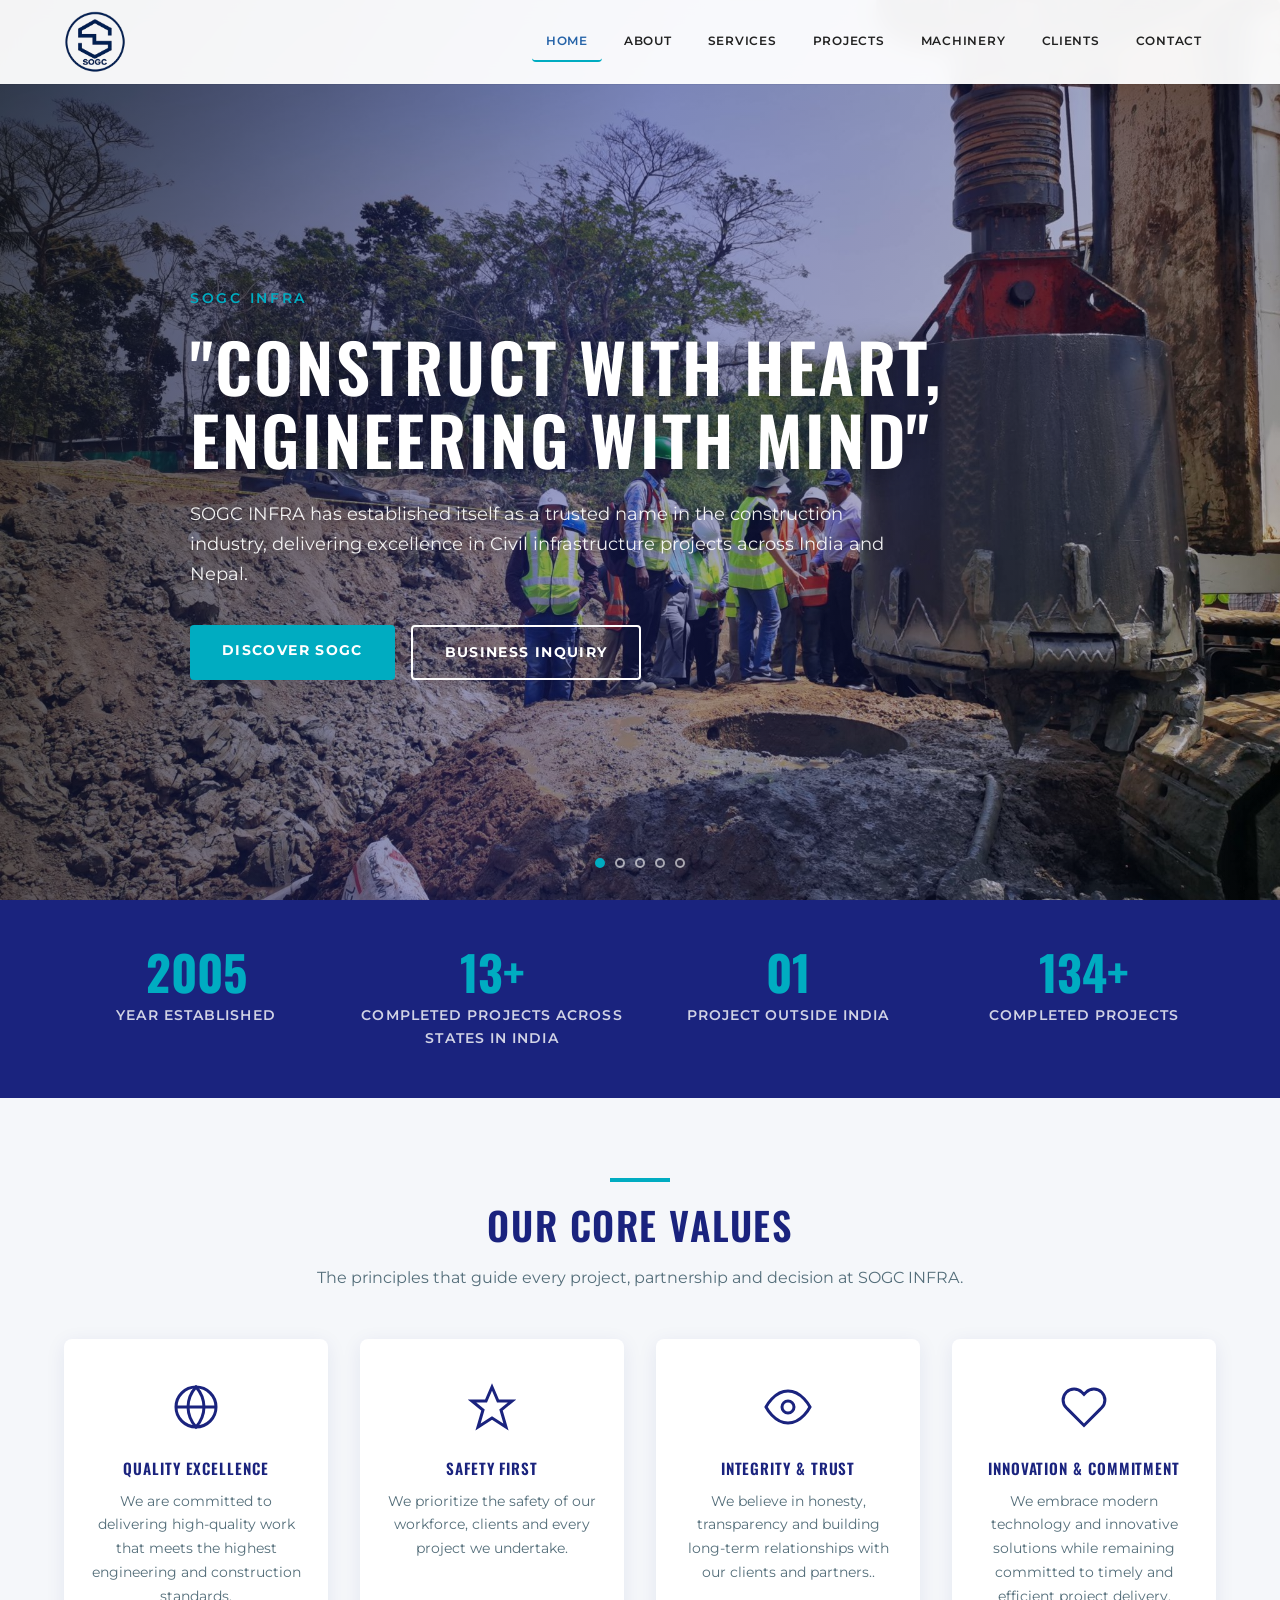
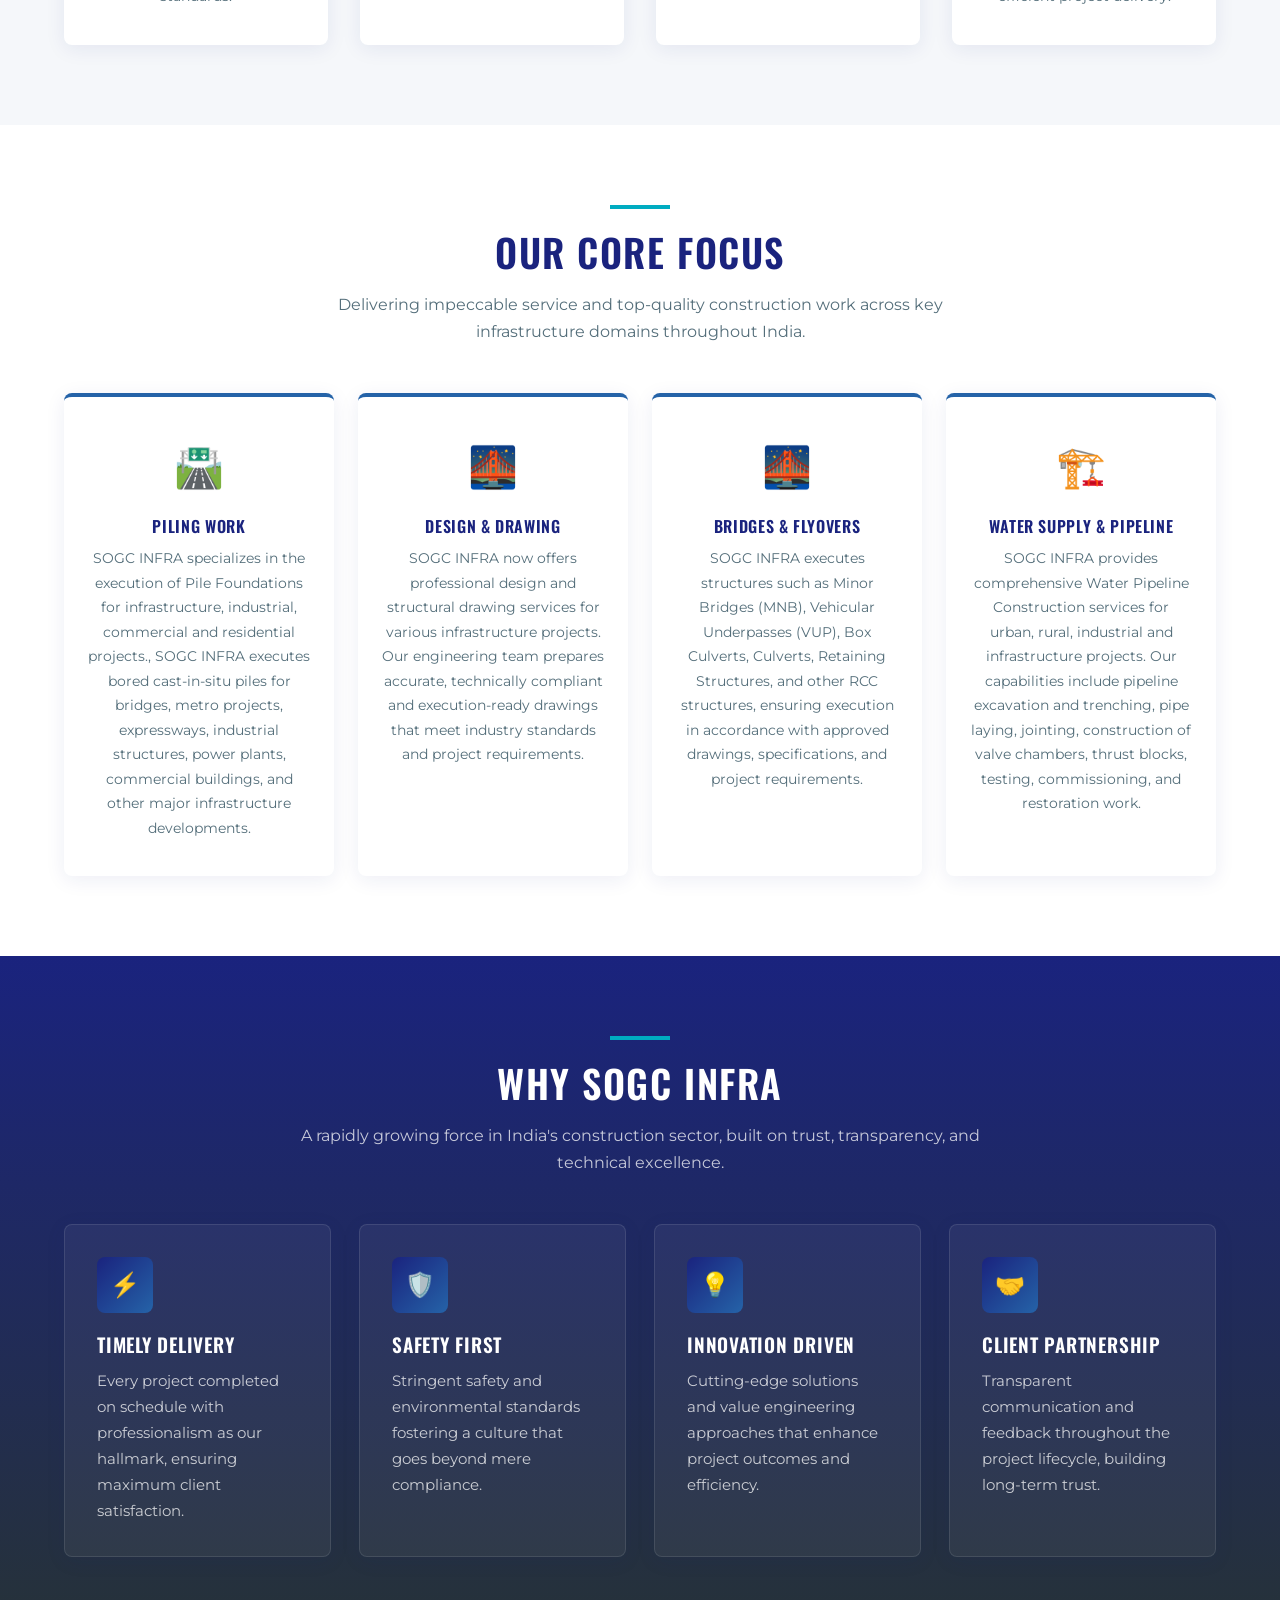
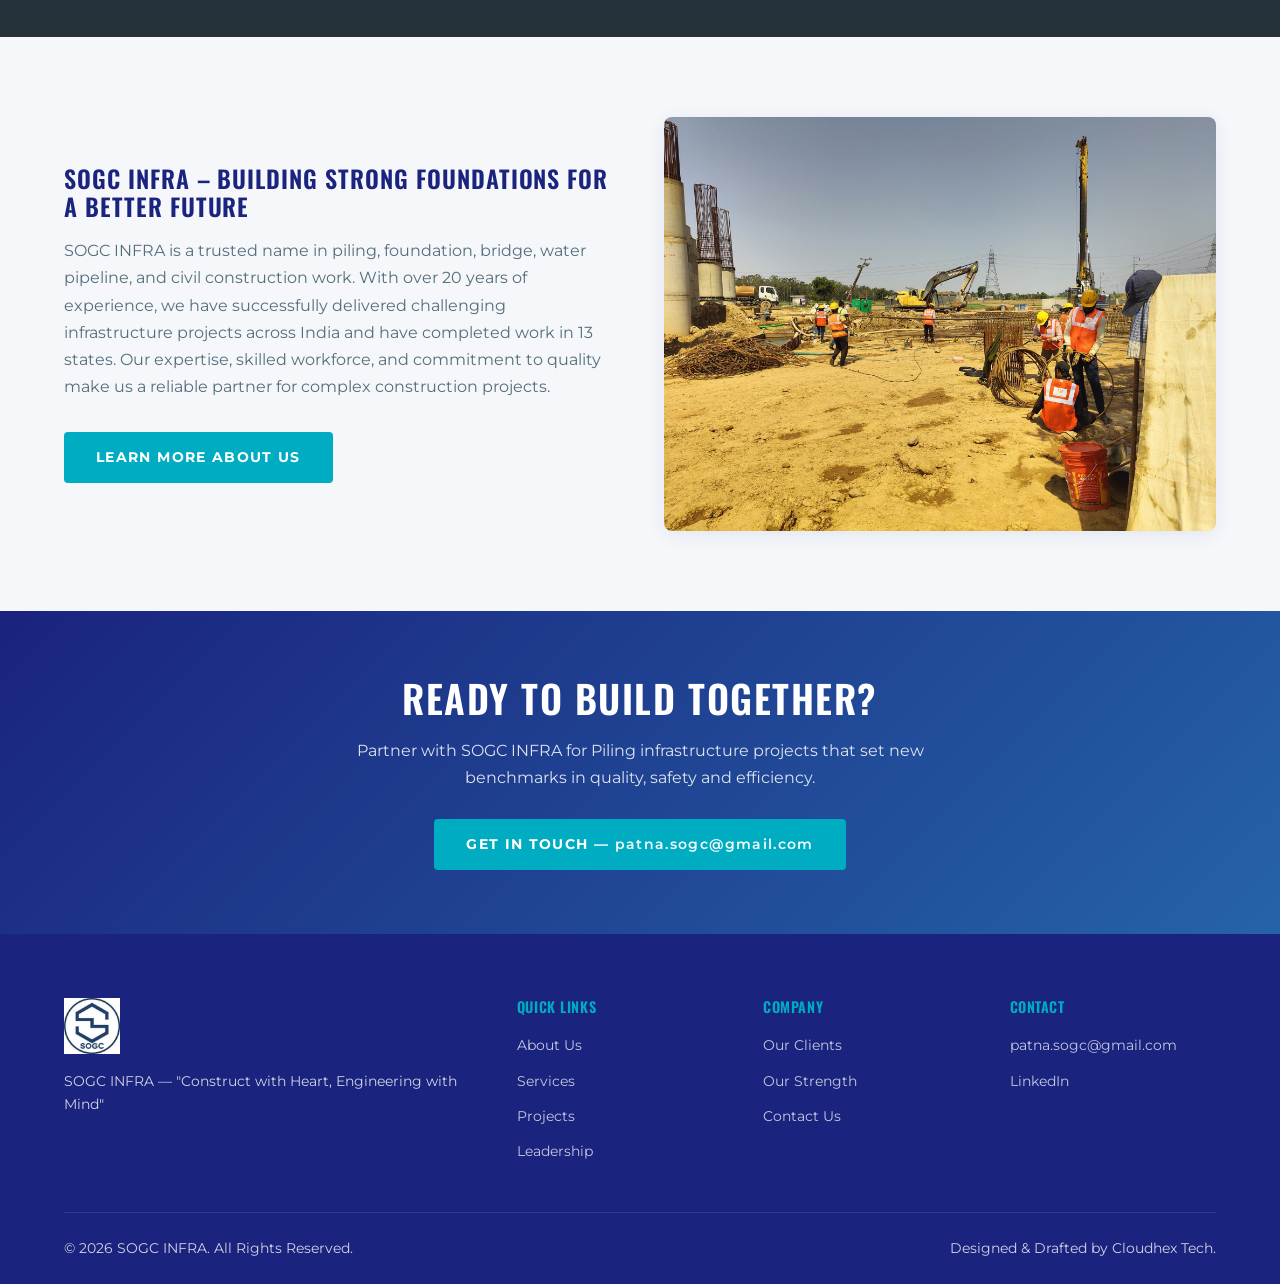
==== index.html @ c90316fc "Update index.html" ====
<!DOCTYPE html>
<html lang="en">
<head>
  <meta charset="UTF-8">
  <meta name="viewport" content="width=device-width, initial-scale=1.0">
  <title>SOGC INFRA | "Construct with Heart, Engineering with Mind"</title>
  <meta name="description" content="SOGC INFRA —  construction company. Delivering high-quality construction services across India.">
  <meta property="og:title" content="SOGC INFRA">
  <meta property="og:description" content="Construct with Heart, Engineering with Mind">
  <meta property="og:type" content="website">
  <link rel="icon" href="assets/images/logo.jpeg" type="image/jpeg">
  <link rel="preconnect" href="https://fonts.googleapis.com">
  <link rel="preconnect" href="https://fonts.gstatic.com" crossorigin>
  <link href="https://fonts.googleapis.com/css2?family=Montserrat:wght@400;500;600;700&family=Oswald:wght@500;600;700&display=swap" rel="stylesheet">
  <link rel="stylesheet" href="css/style.css">
</head>
<body>

  <header class="site-header hero-header scrolled">
    <div class="container header-inner">
      <a href="#home" class="logo" data-page="home">
        <img src="assets/images/logo.jpeg" alt="SOGC INFRA">
      </a>
      <nav class="main-nav">
        <button class="nav-toggle" aria-label="Toggle menu">
          <span></span><span></span><span></span>
        </button>
                <ul class="nav-list">
          <li><a href="#home" data-page="home" class="nav-link active">Home</a></li>
          <li><a href="#about" data-page="about" class="nav-link">About</a></li>
          <li><a href="#services" data-page="services" class="nav-link">Services</a></li>
          <li><a href="#projects" data-page="projects" class="nav-link">Projects</a></li>
          <li><a href="#machinery" data-page="machinery" class="nav-link">Machinery</a></li>
          <li><a href="#clients" data-page="clients" class="nav-link">Clients</a></li>
          <li><a href="#contact" data-page="contact" class="nav-link">Contact</a></li>
        </ul>
      </nav>
    </div>
  </header>

  <main id="app">
    <div id="page-home" class="page-view active" data-page-name="home">
<section class="hero">
    <div class="hero-slideshow" aria-hidden="true">
      <div class="hero-slide active" style="background-image: url('assets/images/hero-bg.jpg');"></div>
      <div class="hero-slide" style="background-image: url('assets/images/projects/project-1.jpg');"></div>
      <div class="hero-slide" style="background-image: url('assets/images/projects/project-2.jpg');"></div>
      <div class="hero-slide" style="background-image: url('assets/images/projects/project-3.jpg');"></div>
      <div class="hero-slide" style="background-image: url('assets/images/projects/project-4.jpg');"></div>
    </div>
    <div class="hero-overlay"></div>
    <div class="container hero-content">
      <span class="hero-tagline">SOGC INFRA</span>
      <h1>"Construct with Heart, Engineering with Mind"</h1>
      <p>SOGC INFRA has established itself as a trusted name in the construction industry, delivering excellence in Civil infrastructure projects across India and Nepal.</p>
      <div class="btn-group">
        <a href="#about" data-page="about" class="btn btn-primary page-link">Discover SOGC</a>
        <a href="#contact" data-page="contact" class="btn btn-outline page-link">Business Inquiry</a>
      </div>
    </div>
    <div class="hero-dots" role="tablist" aria-label="Hero slideshow">
      <button class="hero-dot active" aria-label="Slide 1" data-slide="0"></button>
      <button class="hero-dot" aria-label="Slide 2" data-slide="1"></button>
      <button class="hero-dot" aria-label="Slide 3" data-slide="2"></button>
      <button class="hero-dot" aria-label="Slide 4" data-slide="3"></button>
      <button class="hero-dot" aria-label="Slide 5" data-slide="4"></button>
    </div>
  </section>

  <section class="stats-strip">
    <div class="container">
      <div class="stats-grid">
        <div class="stat-item">
          <div class="stat-number">2005</div>
          <div class="stat-label">Year Established</div>
        </div>
        <div class="stat-item">
          <div class="stat-number">13+</div>
          <div class="stat-label">Completed projects across states in India</div>
        </div>
        <div class="stat-item">
          <div class="stat-number">01</div>
          <div class="stat-label">Project Outside India</div>
        </div>
        <div class="stat-item">
          <div class="stat-number" data-count="147+" data-suffix="+">147+</div>
          <div class="stat-label"> Completed Projects</div>
        </div>
      </div>
    </div>
  </section>

  <section class="section section-light">
    <div class="container">
      <div class="section-heading">
        <div class="accent-line"></div>
        <h2>Our Core Values</h2>
        <p>The principles that guide every project, partnership and decision at SOGC INFRA.</p>
      </div>
      <div class="values-grid">
        <div class="value-item">
          <div class="value-icon">
            <svg viewBox="0 0 24 24" aria-hidden="true"><circle cx="12" cy="12" r="10"/><path d="M2 12h20M12 2a15.3 15.3 0 0 1 4 10 15.3 15.3 0 0 1-4 10 15.3 15.3 0 0 1-4-10 15.3 15.3 0 0 1 4-10z"/></svg>
          </div>
          <h3>Quality Excellence</h3>
          <p>We are committed to delivering high-quality work that meets the highest engineering and construction standards.</p>
        </div>
        <div class="value-item">
          <div class="value-icon">
            <svg viewBox="0 0 24 24" aria-hidden="true"><path d="M12 2L9 9H2l5.5 4.5L5 22l7-4.5L19 22l-2.5-8.5L22 9h-7z"/></svg>
          </div>
          <h3>Safety First</h3>
          <p>We prioritize the safety of our workforce, clients and every project we undertake.</p>
        </div>
        <div class="value-item">
          <div class="value-icon">
            <svg viewBox="0 0 24 24" aria-hidden="true"><path d="M1 12s4-8 11-8 11 8 11 8-4 8-11 8-11-8-11-8z"/><circle cx="12" cy="12" r="3"/></svg>
          </div>
          <h3>Integrity &amp; Trust</h3>
          <p>We believe in honesty, transparency and building long-term relationships with our clients and partners..</p>
        </div>
        <div class="value-item">
          <div class="value-icon">
            <svg viewBox="0 0 24 24" aria-hidden="true"><path d="M20.84 4.61a5.5 5.5 0 0 0-7.78 0L12 5.67l-1.06-1.06a5.5 5.5 0 0 0-7.78 7.78l1.06 1.06L12 21.23l7.78-7.78 1.06-1.06a5.5 5.5 0 0 0 0-7.78z"/></svg>
          </div>
          <h3>Innovation &amp; Commitment</h3>
          <p>We embrace modern technology and innovative solutions while remaining committed to timely and efficient project delivery.</p>
        </div>
      </div>
    </div>
  </section>

  <section class="section">
    <div class="container">
      <div class="section-heading">
        <div class="accent-line"></div>
        <h2>Our Core Focus</h2>
        <p>Delivering impeccable service and top-quality construction work across key infrastructure domains throughout India.</p>
      </div>
      <div class="focus-grid">
        <div class="focus-card">
          <div class="icon">🛣️</div>
          <h3>Piling Work</h3>
          <p>SOGC INFRA specializes in the execution of  Pile Foundations for infrastructure, industrial, commercial and residential projects., SOGC INFRA executes bored cast-in-situ piles for bridges, metro projects, expressways, industrial structures, power plants, commercial buildings, and other major infrastructure developments.</p>
        </div>
        <div class="focus-card">
          <div class="icon">🌉</div>
          <h3>Design & Drawing</h3>
          <p>SOGC INFRA now offers professional design and structural drawing services for various infrastructure projects. Our engineering team prepares accurate, technically compliant and execution-ready drawings that meet industry standards and project requirements.</p>
        </div>
        <div class="focus-card">
          <div class="icon">🌉</div>
          <h3>Bridges &amp; Flyovers</h3>
          <p>SOGC INFRA executes structures such as Minor Bridges (MNB), Vehicular Underpasses (VUP), Box Culverts, Culverts, Retaining Structures, and other RCC structures, ensuring execution in accordance with approved drawings, specifications, and project requirements.</p>
        </div>
        <div class="focus-card">
          <div class="icon">🏗️</div>
          <h3>Water Supply &amp; Pipeline</h3>
          <p>SOGC INFRA provides comprehensive Water Pipeline Construction services for urban, rural, industrial and infrastructure projects. Our capabilities include pipeline excavation and trenching, pipe laying, jointing, construction of valve chambers, thrust blocks, testing, commissioning, and restoration work.</p>
        </div>
      </div>
    </div>
  </section>

  <section class="section section-dark">
    <div class="container">
      <div class="section-heading">
        <div class="accent-line"></div>
        <h2>Why SOGC INFRA</h2>
        <p>A rapidly growing force in India's construction sector, built on trust, transparency, and technical excellence.</p>
      </div>
      <div class="card-grid">
        <div class="card card-dark">
          <div class="card-icon">⚡</div>
          <h3>Timely Delivery</h3>
          <p>Every project completed on schedule with professionalism as our hallmark, ensuring maximum client satisfaction.</p>
        </div>
        <div class="card card-dark">
          <div class="card-icon">🛡️</div>
          <h3>Safety First</h3>
          <p>Stringent safety and environmental standards fostering a culture that goes beyond mere compliance.</p>
        </div>
        <div class="card card-dark">
          <div class="card-icon">💡</div>
          <h3>Innovation Driven</h3>
          <p>Cutting-edge solutions and value engineering approaches that enhance project outcomes and efficiency.</p>
        </div>
        <div class="card card-dark">
          <div class="card-icon">🤝</div>
          <h3>Client Partnership</h3>
          <p>Transparent communication and feedback throughout the project lifecycle, building long-term trust.</p>
        </div>
      </div>
    </div>
  </section>

  <section class="section section-light">
    <div class="container">
      <div class="content-block">
        <div>
          <h3>SOGC INFRA – Building Strong Foundations for a Better Future</h3>
          <p>SOGC INFRA is a trusted name in piling, foundation, bridge, water pipeline, and civil construction work. With over 20 years of experience, we have successfully delivered challenging infrastructure projects across India and have completed work in 13 states. Our expertise, skilled workforce, and commitment to quality make us a reliable partner for complex construction projects.</p>
          <a href="#about" data-page="about" class="btn btn-primary page-link" style="margin-top:16px;">Learn More About Us</a>
        </div>
        <div>
          <img src="assets/images/projects/project-1.jpg" alt="SOGC INFRA" style="border-radius:8px; box-shadow: var(--shadow);">
        </div>
      </div>
    </div>
  </section>

  <section class="cta-banner">
    <div class="container">
      <h2>Ready to Build Together?</h2>
      <p>Partner with SOGC INFRA for Piling infrastructure projects that set new benchmarks in quality, safety and efficiency.</p>
      <a href="#contact" data-page="contact" class="btn btn-primary page-link">Get In Touch — <span class="btn-email" style="text-transform: lowercase !important;">patna.sogc@gmail.com</span></a>
    </div>
  </section>
    </div>

    <div id="page-about" class="page-view" data-page-name="about">
<section class="page-hero">
    <div class="container">
      <p class="breadcrumb">Home / About</p>
      <h1>About SOGC INFRA.</h1>
      <p>"Construct with Heart, Engineering with Mind".</p>
    </div>
  </section>

  <section class="section">
    <div class="container">
      <div class="content-block">
        <div>
          <h3>Who We Are</h3>
          <p>Founded in 2005, SOGC Infra has established itself as a trusted name in the construction industry, delivering excellence in Piling and Civil infrastructure projects across India and Nepal. With nearly two decades of experience, we specialize in a wide range of Piling construction services, including NTPC Projects, Metro Projects, Expressway Projects, Railway Projects, Residential and commercial buildings, industrial foundations, Road and Bridge construction, canal work, and water pipeline works.</p>
          <p>At SOGC Infra, we believe in creating structures that stand the test of time, blending innovation with quality craftsmanship. Our team of skilled engineers, technicians, and professionals are committed to executing projects with precision and dedication. We take pride in our ability to handle complex projects, whether as primary contractors or subcontractors, always ensuring the highest standards of safety and efficiency.</p>
          <p>Our portfolio showcases our expertise in handling major infrastructure projects, from piling work for heavy foundations to the construction of multi-storied buildings and bridges. Equipped with state-of-the-art machinery and a robust workforce, SOGC Infra is capable of delivering on projects of any scale and complexity.</p>
          <p>We are more than just a construction company; we are a partner in progress, helping shape the future with every project we undertake. With a focus on sustainability and innovation, SOGC Infra continues to grow, building a legacy of excellence in the construction industry.</p>
        </div>
        <div>
          <img src="assets/images/projects/project-2.jpg" alt="SOGC INFRA construction project" style="border-radius:8px; box-shadow:var(--shadow);">
        </div>
      </div>
    </div>
  </section>

  <section class="section section-light">
    <div class="container">
      <div class="section-heading">
        <div class="accent-line"></div>
        <h2>Vision &amp; Mission</h2>
      </div>
      <div class="two-col-grid">
        <div class="vision-box">
          <h3>Our Vision</h3>
          <ul>
            <li>At SOGC Infra, our vision is to lead the construction industry through a steadfast commitment to quality and innovation. We aspire to set new standards by embracing the latest technologies and construction methods, ensuring that every project we undertake exceeds expectations in terms of durability, functionality, and efficiency.</li>
            <li>Sustainability is a cornerstone of our vision. We are dedicated to minimizing our environmental impact by integrating eco-friendly practices and materials into our work. Our goal is to create infrastructure that not only serves current needs but also supports the long-term health of our planet, fostering a future where development and environmental stewardship go hand in hand.</li>
            <li>We believe in the transformative power of infrastructure to improve lives and strengthen communities. Our projects are designed with the broader social impact in mind, aiming to enhance the quality of life for people and contribute to the economic and social development of the areas we serve. By prioritizing local engagement and responsible practices, we build not just structures, but stronger, more resilient communities.</li>
            <li>Central to our vision is the empowerment of our people. We are committed to fostering a workplace culture that values innovation, collaboration, and continuous growth. By investing in our team, we ensure that our employees have the skills and support needed to drive the company forward, contributing to our legacy of excellence in the construction industry.</li>
          </ul>
        </div>
        <div class="mission-box">
          <h3>Our Mission</h3>
          <ul>
            <li>Embracing Innovation: Continuously adopting the latest technologies and best practices to improve the efficiency, safety, and sustainability of our projects</li>
            <li>Ensuring Quality: Maintaining the highest standards in every aspect of our work, from planning and design to execution and maintenance.</li>
            <li>Fostering Relationships: Building strong, lasting partnerships with our clients, suppliers, and the communities we serve, based on trust, transparency, and mutual respect.</li>
            <li>Empowering Our Team: Investing in the growth and development of our employees, ensuring they have the skills and support needed to thrive in a dynamic industry.</li>
            <li>Sustainability: Committing to environmentally responsible practices that reduce our impact on the planet and contribute to the long-term well-being of the communities we work in.</li>
           
          </ul>
        </div>
      </div>
    </div>
  </section>

<section class="section section-light">
    <div class="container">
      <div class="section-heading">
        <div class="accent-line"></div>
        <h2>Meet the Visionaries</h2>
        <p>Seasoned professionals with extensive experience guiding SOGC INFRA towards its strategic goals.<p>
      </div>
      <div class="two-col-grid">
        <div class="vision-box">
          <h3>Shiv Onkar Giri</h3>
          <h3>(Managing Director)</h3>
          <ul>
            <li>Shiv Onkar Giri, the Managing Director of SOGC Infra, brings over 25 years of unparalleled experience in civil engineering to the company. With a profound understanding of foundation structures, Mr. Giri has become a respected leader in the industry.</li>
            <li>Sustainability is a cornerstone of our vision. We are dedicated to minimizing our environmental impact by integrating eco-friendly practices and materials into our work. Our goal is to create infrastructure that not only serves current needs but also supports the long-term health of our planet, fostering a future where development and environmental stewardship go hand in hand.</li>
            <li>Mr. Giri’s hands-on approach and deep technical knowledge ensure that every project is executed with precision, quality, and a commitment to excellence.His guidance has been instrumental in positioning SOGC Infra as a trusted name in the construction industry, known for delivering robust and reliable infrastructure solutions. With a blend of practical experience and innovative thinking, Shiv Onkar Giri continues to drive SOGC Infra towards new heights of success.</li>
          </ul>
    </div>
  </section>

  <section class="section">
    <div class="container">
      <div class="section-heading">
        <div class="accent-line"></div>
        <h2>"Construct with Heart, Engineering with Mind"</h2>
        <p>Our tagline encapsulates our commitment to delivering exceptional construction and infrastructure solutions.</p>
      </div>
      <div class="tagline-pillars">
        <div class="pillar">
          <h3>Construct with Heart</h3>
          <p>The passion, dedication and creativity that SOGC Infra brings to every project. SOGC approaches its work with a deep sense of commitment and care, ensuring that every project is not just a structure, but a meaningful contribution to the community and environment. It reflects a focus on the aesthetic, functional, and human aspects of construction, where the needs and dreams of clients are given priority.</p>
        </div>
        <div class="pillar">
          <h3> Engineering with Mind</h3>
          <p>The technical expertise, precision, and strategic planning that SOGC Infra applies in its work. SOGC is driven by passion, it is also grounded in solid engineering principles, careful planning, and thoughtful execution. Building with the mind means that every project is carried out with a strong emphasis on quality, safety, and innovation, ensuring that the final outcome is not only beautiful but also durable, efficient, and sustainable.</p>
        </div>
      </div>
    </div>
  </section>

       

  

  <section class="cta-banner">
    <div class="container">
      <h2>Meet Our Leadership Team</h2>
      <p>Seasoned professionals guiding SOGC INFRA towards strategic goals with visionary guidance and commitment to quality.</p>
      <a href="#leadership" data-page="leadership" class="btn btn-primary page-link">View Leadership</a>
    </div>
  </section>
    </div>

    <div id="page-services" class="page-view" data-page-name="services">
<section class="page-hero">
    <div class="container">
      <p class="breadcrumb">Home / Services</p>
      <h1>Our Business Verticals</h1>

    </div>
  </section>

  <section class="section">
    <div class="container">
      <div class="card-grid">

        <div class="service-card">
          <div class="service-header"><span class=span><h3>Pontoon Piling</h3></div>
          <div class="service-body"><p>SOGC INFRA provides specialized Pontoon Piling services for projects located in rivers, water bodies, and other challenging aquatic environments. With experienced technical teams and suitable piling equipment, SOGC INFRA is capable of executing pile foundations from floating platforms and pontoons. This service is suitable for river bridges, bridge piers, water intake structures, jetties, and other infrastructure projects where foundation construction is required in or near water.</p></div>
        </div>

        <div class="service-card">
          <div class="service-header"><span class=span><h3>Sheet Piles</h3></div>
          <div class="service-body"><p>SOGC INFRA provides Sheet Piling solutions for soil retention, excavation support, water control, and foundation protection. Sheet piles are widely used in deep excavations, cofferdams, retaining structures, bridge foundations, riverbank protection, and waterfront construction. SOGC INFRA delivers reliable sheet piling solutions based on project requirements and site conditions, helping ensure stability and safety during construction.</p></div>
        </div>

        <div class="service-card">
          <div class="service-header"><span class=span><h3>Micro Piles</h3></div>
          <div class="service-body"><p>SOGC INFRA offers Micro Piling services for projects where conventional piling methods may not be suitable due to restricted access, limited working space, low headroom, existing structures, or challenging soil conditions. Micro piles are commonly used for foundation strengthening, structural rehabilitation, bridge foundations, slope stabilization, railway and highway projects, and the strengthening of existing buildings and structures.</p></div>
        </div>

        <div class="service-card">
          <div class="service-header"><span class=span><h3>RCC Bored Cast-in-Situ Piles</h3></div>
          <div class="service-body"><p>SOGC INFRA specializes in the execution of RCC Bored Cast-in-Situ Pile Foundations for infrastructure, industrial, commercial, and residential projects. The work involves boring to the required depth, installation of reinforcement cages, and concreting to create strong and durable foundations. With extensive experience and modern piling equipment, SOGC INFRA executes bored cast-in-situ piles for bridges, metro projects, expressways, industrial structures, power plants, commercial buildings, and other major infrastructure developments.</p></div>
        </div>

        <div class="service-card">
          <div class="service-header"><span class=span><h3>Secant(Touching) Piles</h3></div>
          <div class="service-body"><p>SOGC INFRA provides Secant Pile and Touching Pile solutions for projects requiring excavation support, earth retention, and groundwater control. Secant piles are constructed with overlapping piles to create a continuous structural wall, while touching piles are installed closely together to provide effective soil retention. These systems are commonly used for deep basements, underground structures, metro projects, retaining walls, and complex excavation works where ground stability is critical.</p></div>
        </div>

        <div class="service-card">
          <div class="service-header"><span class=span><h3>Under-Reamed Piles</h3></div>
          <div class="service-body"><p>SOGC INFRA undertakes Under-Reamed Pile Foundation work, particularly for structures constructed on expansive soils, including black cotton soil. Under-reamed piles have enlarged bulbs at specific depths, improving load-bearing capacity and providing better resistance against soil expansion and shrinkage. These foundations are suitable for residential buildings, industrial structures, and other projects located in challenging soil conditions.</p></div>
        </div>

        <div class="service-card">
          <div class="service-header"><span class=span><h3>Structures</h3></div>
          <div class="service-body"><p>SOGC INFRA provides complete Open Foundation and Infrastructure Structure construction services for highways, railways, bridges, and other civil infrastructure projects. Our scope includes excavation, PCC, reinforcement, shuttering, concreting, and structural construction. SOGC INFRA executes structures such as Minor Bridges (MNB), Vehicular Underpasses (VUP), Box Culverts, Culverts, Retaining Structures, and other RCC structures, ensuring execution in accordance with approved drawings, specifications, and project requirements.</p></div>
        </div>
        <div class="service-card">
          <div class="service-header"><span class=span><h3>Girder Work</h3></div>
          <div class="service-body"><p>SOGC INFRA provides comprehensive support for Girder Work associated with bridges, flyovers, ROBs, and other infrastructure projects. Our capabilities include RCC structural work, girder casting support, precast structural work, girder erection, and other bridge superstructure activities. With experienced teams and a strong focus on safety and quality, SOGC INFRA supports the efficient execution of critical structural components.</p></div>
        </div>
        <div class="service-card">
          <div class="service-header"><span class=span><h3>Pile Pier Work</h3></div>
          <div class="service-body"><p>SOGC INFRA provides complete Pile Foundation and Pier Construction services for bridges, flyovers, highways, and infrastructure projects. The scope of work includes pile foundations, pile caps, pier construction, pier caps, reinforcement, shuttering, and RCC concreting work. With strong experience in foundation and structural construction, SOGC INFRA delivers reliable pile and pier solutions for complex infrastructure projects.</p></div>
        </div>
  
        <div class="service-card">
          <div class="service-header"><span class=span><h3>Real Estate &amp; Land Development</h3></div>
          <div class="service-body"><p>SOGC INFRA has also expanded into the Real Estate sector, offering services related to land purchase and sale. We assist clients in identifying suitable residential, commercial, and investment land opportunities while facilitating professional coordination between buyers and sellers. With a focus on transparency and long-term value, SOGC INFRA aims to provide reliable support for land and property-related opportunities.</p></div>
        </div>

        <div class="service-card">
          <div class="service-header"><span class=span><h3>Water Supply &amp; Pipeline</h3></div>
          <div class="service-body"><p>SOGC INFRA provides comprehensive Water Pipeline Construction services for urban, rural, industrial, and infrastructure projects. Our capabilities include pipeline excavation and trenching, pipe laying, jointing, construction of valve chambers, thrust blocks, testing, commissioning, and restoration work. SOGC INFRA works with different types of pipelines, including MS, DI, and HDPE pipelines, delivering reliable solutions for water supply and distribution infrastructure.</p></div>
        </div>

      </div>
    </div>
  </section>

  <section class="cta-banner">
    <div class="container">
      <h2>Discuss Your Project Requirements</h2>
      <p>From expressways to industrial facilities, SOGC INFRA delivers comprehensive infrastructure solutions tailored to your needs.</p>
      <a href="#contact" data-page="contact" class="btn btn-primary page-link">Request a Consultation</a>
    </div>
  </section>
    </div>

    <div id="page-projects" class="page-view" data-page-name="projects">
<section class="page-hero">
    <div class="container">
      <p class="breadcrumb">Home / Projects</p>
      <h1>Our Major Projects</h1>
      <p>Major infrastructure works under execution and successfully completed across India.</p>
    </div>
  </section>

  <section class="section">
    <div class="container">
      <div class="tabs">
        <button class="tab-btn active" data-tab="ongoing">Major Project Under Execution</button>
        <button class="tab-btn" data-tab="completed">Major Project Completed</button>
      </div>

      <div id="ongoing" class="tab-panel active">
        <table class="project-table">
          <thead>
            <tr>
              <th>Sl. No.</th>
              <th>Segment</th>
              <th>Major Project Name</th>
              <th>State</th>
              <th>WO Year</th>
            </tr>
          </thead>
          <tbody>
            <tr>
              <td data-label="#">1</td>
              <td data-label="Segment">Bridges</td>
              <td data-label="Project">Piling & Civil Work at Major Bridges in Subarnarekha river in Gola-Muri Project.</td>
              <td data-label="State">Jharkhand</td>
              <td data-label="WO Year">2026</td>
            </tr>
            <tr>
              <td data-label="#">2</td>
              <td data-label="Segment">Building</td>
              <td data-label="Project">Piling & Civil Work in DET Hostel Project, Utkal Alumina International Ltd, Doraguda, Rayagada.</td>
              <td data-label="State">Odisha</td>
              <td data-label="WO Year">2026</td>
            </tr>


          </tbody>
        </table>
      </div>

      <div id="completed" class="tab-panel">
        <table class="project-table">
          <thead>
            <tr>
              <th>Sl. No.</th>
              <th>Segment</th>
              <th>Major Project Name</th>
              <th>State</th>
              <th>Year</th>
            </tr>
          </thead>
          <tbody>
            <tr>
              <td data-label="#">1</td>
              <td data-label="Segment">Metro</td>
              <td data-label="Project">Piling & Civil Work Piling at Delhi Metro Rail Project (Mehrauli to Badarpur).</td>
              <td data-label="State">Delhi</td>
              <td data-label="Year">2019</td>
            </tr>
            <tr>
              <td data-label="#">2</td>
              <td data-label="Segment">Metro</td>
              <td data-label="Project">Piling & Civil Work at Delhi Metro Rail Project DC01.</td>
              <td data-label="State">Delhi</td>
              <td data-label="Year">2022</td>
            </tr>
            <tr>
              <td data-label="#">3</td>
              <td data-label="Segment">NTPC</td>
              <td data-label="Project">Piling & Civil Work at NTPC Khaira (Bihar)</td>
              <td data-label="State">Bihar</td>
              <td data-label="Year">2021</td>
            </tr>
              <tr>
              <td data-label="#">4</td>
              <td data-label="Segment">NTPC</td>
              <td data-label="Project">Piling & Civil Work at Barauni Thermal Power Project, Begusarai.</td>
              <td data-label="State">Bihar</td>
              <td data-label="Year">2019</td>
            </tr>

             <tr>
              <td data-label="#">5</td>
              <td data-label="Segment">Expressways</td>
              <td data-label="Project">Piling & Civil Work Piling at Construction of Eight Lane Delhi-Vadodara Greenfield Alignment PKG-07 Surat</td>
              <td data-label="State">Gujarat</td>
              <td data-label="Year">2022</td>
            </tr>
            <tr>
              <td data-label="#">6</td>
              <td data-label="Segment">Expressways</td>
              <td data-label="Project">Piling & Civil Work: Piling Work using modular Pontoons in Chambal Major Bridge for Delhi-Vadodara Greenfield Alignment PKG-19.</td>
              <td data-label="State">Madhya Pradesh</td>
              <td data-label="Year">2020</td>
            </tr>
            <tr>
              <td data-label="#">7</td>
              <td data-label="Segment">Expressways</td>
              <td data-label="Project">Piling Work at Construction of fourlane Greenfield Delhi-AmritsarKatra Expressway Bharatmala Pariyojna in the state of Punjab. (Pkg 08 & 09).</td>
              <td data-label="State">Punjab</td>
              <td data-label="Year">2023</td>
            </tr>
            <tr>
              <td data-label="#">8</td>
              <td data-label="Segment">Building</td>
              <td data-label="Project">Piling Work in Campus of IIM Bodhgaya.</td>
              <td data-label="State">Bihar</td>
              <td data-label="Year">2020</td>
            </tr>
              <tr>
              <td data-label="#">9</td>
              <td data-label="Segment">Highways</td>
              <td data-label="Project">Piling & Civil Work at Construction of four-lane highways Jaunpur to Akbarpur Pkg-2.</td>
              <td data-label="State">Uttar Pradesh</td>
              <td data-label="Year">2025-26</td>
            </tr>
              <tr>
              <td data-label="#">10</td>
              <td data-label="Segment">Highways</td>
              <td data-label="Project">Piling & Civil Work at Construction of four-lane highways Jaunpur to Akbarpur Pkg-3.</td>
              <td data-label="State">Uttar Pradesh</td>
              <td data-label="Year">2025-26</td>
            </tr>
            <tr>
              <td data-label="#">11</td>
              <td data-label="Segment">Building</td>
              <td data-label="Project">Piling & Civil Work at UltraTech Cement Factory, Patna</td>
              <td data-label="State">Bihar</td>
              <td data-label="Year">2019</td>
            </tr>
            <tr>
              <td data-label="#">12</td>
              <td data-label="Segment">Building</td>
              <td data-label="Project">Piling & Civil Work at C.G. Cement factory Palpa.</td>
              <td data-label="State">Nepal</td>
              <td data-label="Year">2019</td>
            </tr>
            <tr>
              <td data-label="#">13</td>
              <td data-label="Segment">Building</td>
              <td data-label="Project">Piling & Civil Work at Godrej Agrovet Factory Building, Civil foundation in Hajipur.</td>
              <td data-label="State">Bihar</td>
              <td data-label="Year"></td>
            </tr>
            <tr>
              <td data-label="#">14</td>
              <td data-label="Segment">River Water Lift Project</td>
              <td data-label="Project">Piling & Civil Work at Ganga River Lift Project – Phase-I</td>
              <td data-label="State">Bihar</td>
              <td data-label="Year">2021</td>
            </tr>
            <tr>
              <td data-label="#">15</td>
              <td data-label="Segment">River Water Lift Project</td>
              <td data-label="Project">Piling & Civil Work at Construction of multi Group of Villages Water Supply Scheme Firozabad Package-1</td>
              <td data-label="State">Uttar Pradesh</td>
              <td data-label="Year">2024-26</td>
            </tr>
            <tr>
              <td data-label="#">16</td>
              <td data-label="Segment">River Water Lift Project</td>
              <td data-label="Project">Piling & Civil Work at Construction of multi-Providing drinking water to Aurangabad, Sasaram and Dehri town under by utilizing surface water of Sone River under Water Resources Dept.</td>
              <td data-label="State">Bihar</td>
              <td data-label="Year">2026</td>
            </tr>
            <tr>
              <td data-label="#">17</td>
              <td data-label="Segment">Rail Shed</td>
              <td data-label="Project">Piling & Civil Work at Rail Vikash Nigam Limited at Gaya.</td>
              <td data-label="State">Bihar</td>
              <td data-label="Year">2019 <td>
            </tr>
            <tr>
              <td data-label="#">18</td>
              <td data-label="Segment">Micro Piling</td>
              <td data-label="Project">Micro Piling Work in Rangpo to Ranipool Section.</td>
              <td data-label="State">Sikkim</td>
              <td data-label="Year">2020-21</td>
            </tr>
            <tr>
              <td data-label="#">19</td>
              <td data-label="Segment">Bridges</td>
              <td data-label="Project">Piling & Civil Work in 1500mm dia & depth: 45mtr. in District of jajpur on river Brahmani..</td>
              <td data-label="State">Odisha</td>
              <td data-label="Year">2025</td>
            </tr>
            <tr>
              <td data-label="#">20</td>
              <td data-label="Segment">Bridges</td>
              <td data-label="Project">Piling Work at Double Deck Flyover, Chhapra </td>
              <td data-label="State">Bihar</td>
              <td data-label="Year">2020</td>
            </tr>
            <tr>
              <td data-label="#">21</td>
              <td data-label="Segment">Bridges</td>
              <td data-label="Project">Piling Work at Elevated bridges, Easter Side of Gaya-Patna Rail Line, Mithapur Patna.</td>
              <td data-label="State">Bihar</td>
              <td data-label="Year">2021</td>
            </tr>
            <tr>
              <td data-label="#">22</td>
              <td data-label="Segment">Building</td>
              <td data-label="Project">Piling Work in H.L. Bridge over river Gobari near Mahakalpada,Kendrapara.</td>
              <td data-label="State">Odisha</td>
              <td data-label="Year">2024</td>
            </tr>
            <tr>
              <td data-label="#">23</td>
              <td data-label="Segment">Bridges</td>
              <td data-label="Project">Piling Work at Sone River at Nakjhar Sihawal Bridge</td>
              <td data-label="State">Madhya Pradesh</td>
              <td data-label="Year">2018-19</td>
            </tr>
          </tbody>
        </table>
      </div>
    </div>
  </section>

  <section class="section section-light">
    <div class="container">
      <div class="section-heading">
        <div class="accent-line"></div>
        <h2>Project Gallery</h2>
        <p>Site Photographs</p>
      </div>
      <div class="gallery-grid">
        <div class="gallery-item"><img src="assets/images/works/1.jpg"></div>
        <div class="gallery-item"><img src="assets/images/works/2.jpg"></div>
        <div class="gallery-item"><img src="assets/images/works/3.jpg"></div>
        <div class="gallery-item"><img src="assets/images/works/4.jpg"></div>
        <div class="gallery-item"><img src="assets/images/works/5.jpg"></div>
        <div class="gallery-item"><img src="assets/images/works/6.jpg"></div>
        <div class="gallery-item"><img src="assets/images/works/7.jpg"></div>
        <div class="gallery-item"><img src="assets/images/works/8.jpg"></div>
        <div class="gallery-item"><img src="assets/images/works/9.jpg"></div>
        <div class="gallery-item"><img src="assets/images/works/10.jpg"></div>
        <div class="gallery-item"><img src="assets/images/works/11.jpg"></div>
        <div class="gallery-item"><img src="assets/images/works/12.jpg"></div>
        <div class="gallery-item"><img src="assets/images/works/13.jpg"></div>
        <div class="gallery-item"><img src="assets/images/works/14.jpg"></div>
        <div class="gallery-item"><img src="assets/images/works/15.jpg"></div>
        <div class="gallery-item"><img src="assets/images/works/16.jpg"></div>
        <div class="gallery-item"><img src="assets/images/works/17.jpg"></div>
        <div class="gallery-item"><img src="assets/images/works/18.jpg"></div>
        <div class="gallery-item"><img src="assets/images/works/19.jpg"></div>
        <div class="gallery-item"><img src="assets/images/works/20.jpg"></div>
        <div class="gallery-item"><img src="assets/images/works/21.jpg"></div>
        <div class="gallery-item"><img src="assets/images/works/22.jpg"></div>
        <div class="gallery-item"><img src="assets/images/works/23.jpg"></div>
        <div class="gallery-item"><img src="assets/images/works/24.jpg"></div>
        <div class="gallery-item"><img src="assets/images/works/25.jpg"></div>
        <div class="gallery-item"><img src="assets/images/works/26.jpg"></div>
        <div class="gallery-item"><img src="assets/images/works/27.jpg"></div>
        <div class="gallery-item"><img src="assets/images/works/28.jpg"></div>
        <div class="gallery-item"><img src="assets/images/works/29.jpg"></div>
        <div class="gallery-item"><img src="assets/images/works/30.jpg"></div>
  
 
      </div>
    </div>
  </section>

  <section class="cta-banner">
    <div class="container">
      <h2>Have a Project in Mind?</h2>
      <p>SOGC INFRA is equipped to handle large-scale infrastructure projects across India's most challenging terrains.</p>
      <a href="#contact" data-page="contact" class="btn btn-primary page-link">Start a Conversation</a>
    </div>
  </section>
    </div>

    <div id="page-machinery" class="page-view" data-page-name="machinery">
<section class="page-hero">
    <div class="container">
      <p class="breadcrumb">Home /Machinery</p>
      <h1>Our Equipment & Capabilities</h1>
      <p></p>
    </div>
  </section>

  <section class="section">
    <div class="container">
      <div class="card-grid">

        <div class="service-card">
          <div class="service-header"><span class=span><h3>Hydraulic Rigs</h3></div>
          <div class="service-body"><p>SOGC INFRA operates Hydraulic Piling Rigs for the execution of heavy-duty and large-diameter pile foundations. Our hydraulic rigs are capable of working with pile diameters ranging from 450 mm to 1500 mm and can achieve depths of 60+ metres, depending on project and soil conditions. These rigs are suitable for working in various soil strata, including clay, sand, and rock, making them ideal for bridges, metro projects, industrial structures, high-rise buildings, and major infrastructure projects.<p></div>
        </div>

        <div class="service-card">
          <div class="service-header"><span class=span><h3>Winch/DMC Machine</h3></div>
          <div class="service-body"><p>SOGC INFRA uses Winch and DMC Machines for specialized piling operations, particularly in challenging ground and water conditions. These machines are capable of executing piles with diameters ranging from 600 mm to 1500 mm and depths of 30+ metres. Our Winch/DMC machines are particularly specialized for working in rocky strata and Pontoon Piling, making them suitable for river bridges, bridge piers, and other water-based foundation projects.</p></div>
        </div>

        <div class="service-card">
          <div class="service-header"><span class=span><h3>Hydraulic DTH</h3></div>
          <div class="service-body"><p>SOGC INFRA operates Hydraulic DTH (Down-the-Hole) Machines for drilling and piling work in hard rock conditions. These machines are capable of working with diameters ranging from 40 mm to 600 mm and depths of 25+ metres. Hydraulic DTH machines are particularly effective in hard rock strata, where conventional boring methods may not be suitable, ensuring efficient and reliable drilling performance.</p></div>
        </div>

        <div class="service-card">
          <div class="service-header"><span class=span><h3>TMR (Truck Mounted Rotary)</h3></div>
          <div class="service-body"><p>SOGC INFRA operates Truck Mounted Rotary (TMR) Piling Machines for efficient and mobile pile foundation work. These machines are capable of executing piles ranging from 400 mm to 1500 mm in diameter and achieving depths of 40+ metres. TMR machines are particularly suitable for clay and sandy soil strata and provide a fast and efficient solution for projects requiring mobility and high productivity.</p></div>
        </div>

        <div class="service-card">
          <div class="service-header"><span class=span><h3>Manual Piles</h3></div>
          <div class="service-body"><p>SOGC INFRA also provides Manual Piling services for projects with limited access or locations where heavy machinery cannot be deployed. Using auger piling methods and skilled manpower, we can execute piles up to 450 mm in diameter and approximately 15 metres in depth. Manual piling is a practical solution for small-scale projects, restricted working areas, and locations requiring flexible execution methods.</p></div>
        </div>

        <div class="service-card">
          <div class="service-header"><span class=span><h3>Tractor Mounted Rotary</h3></div>
          <div class="service-body"><p>SOGC INFRA operates Tractor Mounted Rotary Piling Machines for flexible and cost-effective piling operations. These machines can execute piles up to 600 mm in diameter and approximately 20 metres in depth. They are particularly suitable for clay and sandy soil conditions and are widely used for projects requiring easy mobility and efficient execution in accessible locations.</p></div>
        </div>

        <div class="service-card">
          <div class="service-header"><span class=span><h3>Pile Testing</h3></div>
          <div class="service-body"><p>SOGC INFRA provides comprehensive Pile Testing services to evaluate the strength, performance, and integrity of pile foundations. Our testing capabilities include Load Tests, Initial Tests, Vertical Load Tests, Pull-Out Tests, Lateral Load Tests, and Pile Integrity Tests. These tests help verify the pile's load-carrying capacity and structural integrity, ensuring compliance with project specifications and engineering requirements.</p></div>
        </div>
        <div class="service-card">
          <div class="service-header"><span class=span><h3>Man Power</h3></div>
          <div class="service-body"><p>SOGC INFRA provides experienced and reliable construction manpower services for piling, civil, structural and infrastructure projects. Our workforce includes Piling Labour, Steel and Reinforcement Labour, Casting Labour, Structural Labour, Masons, Unskilled Labour, Road Marking Teams, Carpenters, Tile Workers, and other skilled construction professionals. With trained teams available for different project requirements, SOGC INFRA supports clients with quality manpower and efficient execution across various construction activities.</p></div>
        </div>

      </div>
    </div>
  </section>


  
    </div>

    <div id="page-clients" class="page-view" data-page-name="clients">
<section class="page-hero">
    <div class="container">
      <p class="breadcrumb">Home / Clients</p>
      <h1>Our Clients</h1>
      <p>Trusted by leading Private infrastructure partners across India.</p>
    </div>
  </section>

  <section class="section">
    <div class="container">
      <div class="section-heading">
        <div class="accent-line"></div>
        <h2>Trusted Partnerships</h2>
        <p>SOGC INFRA is proud to work with some of India's most respected Civil & Piling organizations, delivering projects that meet the highest standards of quality and compliance.We would like to introduce ourselves; We have the opportunity to undertake Any types of Piling And Civil Work for reputed clients, some of them directly and some of them as subcontractors. Our company specialist in any types of construction work in all over India & Nepal. We have all the tools and experience in this field, We are pleased to introduce ourselves as one of the leading professional organization of the Country, Since 2005</p>
      </div>
      <div class="client-grid">
        <div class="client-logo">
          <img src="assets/images/clients/1.png" alt="NTPC">
        </div>
        <div class="client-logo">
          <img src="assets/images/clients/2.jpg" alt="Delhi Metro Rail Corporation">
        </div>
        <div class="client-logo">
          <img src="assets/images/clients/3.jpg" alt="HG Infra Engineering Ltd.">
        </div>
        <div class="client-logo">
          <img src="assets/images/clients/4.jpg" alt="HYT Engineering Company Private Limited">
        </div>
        <div class="client-logo">
          <img src="assets/images/clients/5.jpg" alt="DMIA INDIA PVT. LTD">
        </div>
        <div class="client-logo">
          <img src="assets/images/clients/6.jpg" alt="NCC Ltd">
        </div>
        <div class="client-logo">
          <img src="assets/images/clients/7.jpg" alt="Montecarlo Limited">
        </div>
        <div class="client-logo">
          <img src="assets/images/clients/8.jpg" alt="Keller India">
        </div>
        <div class="client-logo">
          <img src="assets/images/clients/9.jpg" alt="Royal Infraconstru ltd">
        </div>
        <div class="client-logo">
          <img src="assets/images/clients/10.jpg" alt="YFC Projects Pvt. Ltd.">
        </div>
        <div class="client-logo">
          <img src="assets/images/clients/11.jpg" alt="BLA Projects Pvt.Ltd">
        </div>
        <div class="client-logo">
          <img src="assets/images/clients/12.jpg" alt="Vijeta Projects & Infrastructures Ltd.">
        </div>
         <div class="client-logo">
          <img src="assets/images/clients/13.jpg" alt="Afcons Infrastructure Limited">
        </div>
        <div class="client-logo">
          <img src="assets/images/clients/14.jpg" alt="Shapoorji Pallonji & Co. Ltd">
        </div>
        <div class="client-logo">
          <img src="assets/images/clients/15.jpg" alt="MKC Infrastructure Limited">
        </div>
        <div class="client-logo">
          <img src="assets/images/clients/16.jpg" alt="Ram Kripal Singh Construction Pvt. Ltd.">
        </div>
        <div class="client-logo">
          <img src="assets/images/clients/17.jpg" alt="Ayoki Fabricon Pvt. Ltd.">
        </div>
        <div class="client-logo">
          <img src="assets/images/clients/18.jpg" alt="MKC Buildcon Limited">
        </div>
        <div class="client-logo">
          <img src="assets/images/clients/19.jpg" alt="Megha Engineering and Infrastructures Ltd">
        </div>
        <div class="client-logo">
          <img src="assets/images/clients/20.jpg" alt="L&T ">
        </div>
        <div class="client-logo">
          <img src="assets/images/clients/21.jpg" alt="IRB Infrastructure Developers Ltd.">
        </div>
        <div class="client-logo">
          <img src="assets/images/clients/22.jpg" alt="GHV India Pvt. Ltd.">
        </div>
        <div class="client-logo">
            <img src="assets/images/clients/23.jpg" alt="KEC International">
        </div>
        <div class="client-logo">
          <img src="assets/images/clients/24.jpg" alt="KCC Buildcon Pvt. Ltd."></p>
        </div>
      </div>
    </div>
  </section>

  <section class="section section-dark">
    <div class="container">
      <div class="section-heading">
        <div class="accent-line"></div>
        <h2>Why Clients Choose SOGC INFRA</h2>
      </div>
      <div class="card-grid">
        <div class="card card-dark">
          <div class="card-icon">✅</div>
          <h3>What We Do</h3>
          <p>Our Piling Projects include Work in Metro, NTPC, Railway Over Bridge, Hospital, Colleges & Building and we also in Water Pipe line Work and build multi-phase jobs.Successfully executing challenging projects in difficult terrains while maintaining high-quality standards and on-time delivery.</p>
        </div>
        <div class="card card-dark">
          <div class="card-icon">📋</div>
          <h3>Working Together</h3>
          <p> We offer an end-to-end client experience that includes seamless communication, budgeting, staffing, onsite organization, and solid, quality handiwork every time.</p>
        </div>
        <div class="card card-dark">
          <div class="card-icon">🔧</div>
          <h3>Why Choose Us?</h3>
          <p>We work with Engineers and designers to built strong foundation since 2005. Call us today and bring our project management skills and extensive construction experience to your next projects.</p>
        </div>
        <div class="card card-dark">
          <div class="card-icon">🔧</div>
          <h3>Since 2005</h3>
          <p>One of the most successful construction company namely SHIV ONKAR GIRI CONSTRUCTION Since 2005, SOGC Built Bridge, Building, Hospital, Road And multi-phase jobs. and also Supply Construction Equipment.</p>
        </div>

      </div>
    </div>
  </section>

  <section class="cta-banner">
    <div class="container">
      <h2>Become Our Next Partner</h2>
      <p>Join the growing list of organizations that trust SOGC INFRA for their infrastructure needs.</p>
      <a href="#contact" data-page="contact" class="btn btn-primary page-link">Partner With Us</a>
    </div>
  </section>
    </div>

  

    <div id="page-contact" class="page-view" data-page-name="contact">
<section class="page-hero">
    <div class="container">
      <p class="breadcrumb">Home / Contact</p>
      <h1>Contact Us</h1>
      <p>Get in touch for Business Inquiries, Project Consultations and Partnership Opportunities.</p>
    </div>
  </section>

  <section class="section">
    <div class="container">
      <div class="contact-grid">
        <div>
          <div class="contact-info-card mb-48" style="margin-bottom:28px;">
            <h3>Corporate Office</h3>
            <p>401, Near Shiv Giri Enclave, Kankarbagh Main Road, PC Colony, RBI Flats Colony, Bankman Colony,Patna, Bihar, India — 800020</p>
            <p><a href="mailto:patna.sogc@gmail.com">Email: patna.sogc@gmail.com</a></p>
            <p><a href="callto:+91-9135331179">Call Us: +91-91353 331179</a></p>
            <p><a href="callto:+91-9135331179">  (STD): 0631-4507095</a></p>
          </div>
          <div class="contact-info-card" style="margin-bottom:28px;">
            <h3>NCR Office</h3>
            <p>3rd Floor, 302/4, Sector 9, Pocket 2, Dwarka,<br>New Delhi — 110077</p>
            <p><a href="mailto:patna.sogc@gmail.com">Email: patna.sogc@gmail.com</a></p>
            <p><a href="callto:+91-9135331179">Call Us: +91-91353 331179</a></p>
          </div>
          <div class="contact-info-card">
            <h3>Business Inquiry</h3>
            <p>For all business and project inquiries, please reach out to:</p>
            <p><a href="mailto:patna.sogc@gmail.com">patna.sogc@gmail.com</a></p>
            <a href="https://www.linkedin.com/company/sogc-infra/?viewAsMember=true" target="_blank" rel="noopener" class="social-link">
              <svg width="18" height="18" viewBox="0 0 24 24" fill="currentColor"><path d="M20.447 20.452h-3.554v-5.569c0-1.328-.027-3.037-1.852-3.037-1.853 0-2.136 1.445-2.136 2.939v5.667H9.351V9h3.414v1.561h.046c.477-.9 1.637-1.85 3.37-1.85 3.601 0 4.267 2.37 4.267 5.455v6.286zM5.337 7.433a2.062 2.062 0 01-2.063-2.065 2.064 2.064 0 112.063 2.065zm1.782 13.019H3.555V9h3.564v11.452zM22.225 0H1.771C.792 0 0 .774 0 1.729v20.542C0 23.227.792 24 1.771 24h20.451C23.2 24 24 23.227 24 22.271V1.729C24 .774 23.2 0 22.222 0h.003z"/></svg>
              Follow on LinkedIn
            </a>
          </div>
        </div>

        <div class="contact-form" id="contact-form">
          <h3 style="font-family:'Oswald',sans-serif; color:var(--primary-navy); margin-bottom:24px; text-transform:uppercase;">Send Us a Message</h3>
          <form onsubmit="handleContactForm(event)">
            <div class="form-group">
              <label for="name">Full Name</label>
              <input type="text" id="name" name="name" required placeholder="Your name">
            </div>
            <div class="form-group">
              <label for="email">Email Address</label>
              <input type="email" id="email" name="email" required placeholder="your@email.com">
            </div>
            <div class="form-group">
              <label for="subject">Subject</label>
              <input type="text" id="subject" name="subject" placeholder="Business Inquiry">
            </div>
            <div class="form-group">
              <label for="message">Message</label>
              <textarea id="message" name="message" required placeholder="Tell us about your project or inquiry..."></textarea>
            </div>
            <button type="submit" class="btn btn-primary" style="width:100%;">Send Message</button>
            <p class="form-notice" style="display:none; margin-top:16px; color:var(--accent-teal); font-weight:600; text-align:center;"></p>
          </form>
        </div>
      </div>
    </div>
  </section>
    </div>

  </main>

  <footer class="site-footer">
    <div class="container">
      <div class="footer-grid">
        <div class="footer-brand">
          <img src="assets/images/logo2.jpeg" alt="SOGC INFRA">
          <p>SOGC INFRA — "Construct with Heart, Engineering with Mind"</p>
        </div>
        <div class="footer-col">
          <h4>Quick Links</h4>
          <ul>
            <li><a href="#about" data-page="about" class="page-link">About Us</a></li>
            <li><a href="#services" data-page="services" class="page-link">Services</a></li>
            <li><a href="#projects" data-page="projects" class="page-link">Projects</a></li>
            <li><a href="#leadership" data-page="leadership" class="page-link">Leadership</a></li>
          </ul>
        </div>
        <div class="footer-col">
          <h4>Company</h4>
          <ul>
            <li><a href="#clients" data-page="clients" class="page-link">Our Clients</a></li>
            <li><a href="#strength" data-page="strength" class="page-link">Our Strength</a></li>
            <li><a href="#contact" data-page="contact" class="page-link">Contact Us</a></li>
          </ul>
        </div>
        <div class="footer-col">
          <h4>Contact</h4>
          <ul>
            <li><a href="mailto:patna.sogc@gmail.com">patna.sogc@gmail.com</a></li>
            <li><a href="https://www.linkedin.com/company/sogc-infra/?viewAsMember=true" target="_blank" rel="noopener">LinkedIn</a></li>
          </ul>
        </div>
      </div>
      <div class="footer-bottom">
        <span>&copy; 2026 SOGC INFRA. All Rights Reserved.</span>
        <span> Designed & Drafted by Cloudhex Tech.</span>
      </div>
    </div>
  </footer>

  <script src="js/main.js"></script>
</body>
</html>
---- css/style.css ----
/* MKC Buildcon Limited — Main Stylesheet */

:root {
  --primary-navy: #1a237e;
  --primary-blue: #2563a8;
  --accent-cyan: #00acc1;
  --accent-teal: #00897b;
  --dark-gray: #263238;
  --text-dark: #212121;
  --text-muted: #546e7a;
  --white: #ffffff;
  --light-bg: #f5f7fa;
  --warm-bg: #fafbfc;
  --gradient-hero: linear-gradient(120deg, rgba(26, 35, 126, 0.55) 0%, rgba(0, 0, 0, 0.35) 100%);
  --gradient-page: linear-gradient(135deg, #1a237e 0%, #2563a8 100%);
  --shadow: 0 4px 20px rgba(26, 35, 126, 0.08);
  --shadow-hover: 0 12px 36px rgba(26, 35, 126, 0.15);
  --transition: 0.35s ease;
  --header-height: 84px;
}

*, *::before, *::after {
  box-sizing: border-box;
  margin: 0;
  padding: 0;
}

html {
  scroll-behavior: smooth;
}

body {
  font-family: 'Montserrat', sans-serif;
  font-size: 16px;
  line-height: 1.7;
  color: var(--text-dark);
  background: var(--white);
  overflow-x: hidden;
}

img {
  max-width: 100%;
  height: auto;
  display: block;
}

a {
  color: var(--primary-blue);
  text-decoration: none;
  transition: color var(--transition);
}

a:hover {
  color: var(--accent-cyan);
}

.container {
  width: 100%;
  max-width: 1200px;
  margin: 0 auto;
  padding: 0 24px;
}

h1, h2, h3, h4 {
  font-family: 'Oswald', sans-serif;
  font-weight: 600;
  line-height: 1.2;
  text-transform: uppercase;
  letter-spacing: 0.04em;
}

/* ========== PAGE VIEWS (SPA tabs) ========== */
.page-view {
  display: none;
  animation: pageFadeIn 0.35s ease;
}

.page-view.active {
  display: block;
}

@keyframes pageFadeIn {
  from { opacity: 0; transform: translateY(8px); }
  to { opacity: 1; transform: translateY(0); }
}

body.page-switching {
  scroll-behavior: auto;
}

.site-header {
  position: fixed;
  top: 0;
  left: 0;
  right: 0;
  z-index: 1000;
  height: var(--header-height);
  background: rgba(255, 255, 255, 0.97);
  backdrop-filter: blur(10px);
  box-shadow: 0 1px 0 rgba(0, 0, 0, 0.06);
  transition: transform 0.3s ease, background var(--transition), box-shadow var(--transition);
  transform: translateY(0);
}

.site-header.header-hidden {
  transform: translateY(-100%);
}

.site-header.nav-open {
  transform: translateY(0);
}

.site-header.scrolled {
  background: var(--white);
  box-shadow: var(--shadow);
}

.site-header.hero-header {
  background: rgba(255, 255, 255, 0.95);
}

.header-inner {
  display: flex;
  align-items: center;
  justify-content: space-between;
  height: var(--header-height);
}

.logo img {
  height: 62px;
  width: auto;
  max-width: 320px;
  object-fit: contain;
}

.logo-text {
  font-family: 'Oswald', sans-serif;
  font-size: 1.5rem;
  font-weight: 700;
  color: var(--white);
  text-transform: uppercase;
  letter-spacing: 0.08em;
}

.logo-text span {
  color: var(--accent-cyan);
}

.site-header.scrolled .logo-text {
  color: var(--primary-navy);
}

.main-nav .nav-list {
  display: flex;
  list-style: none;
  gap: 8px;
}

.main-nav .nav-list a {
  display: block;
  padding: 8px 14px;
  font-size: 0.78rem;
  font-weight: 600;
  text-transform: uppercase;
  letter-spacing: 0.06em;
  color: var(--text-dark);
  border-radius: 4px;
  transition: color var(--transition), background var(--transition);
  border-bottom: 2px solid transparent;
}

.main-nav .nav-list a:hover,
.main-nav .nav-list a.active,
.main-nav .nav-list .nav-link.active {
  color: var(--primary-blue);
  border-bottom-color: var(--accent-cyan);
}

.nav-toggle {
  display: none;
  flex-direction: column;
  gap: 5px;
  background: none;
  border: none;
  cursor: pointer;
  padding: 8px;
}

.nav-toggle span {
  display: block;
  width: 26px;
  height: 3px;
  background: var(--primary-navy);
  border-radius: 2px;
  transition: var(--transition);
}

/* ========== HERO ========== */
.hero {
  position: relative;
  min-height: 100vh;
  display: flex;
  align-items: center;
  overflow: hidden;
  background: #0d1117;
}

.hero-slideshow {
  position: absolute;
  inset: 0;
  z-index: 0;
}

.hero-slide {
  position: absolute;
  inset: 0;
  background-size: cover;
  background-position: center;
  opacity: 0;
  transform: scale(1.06);
  transition: opacity 1.2s ease, transform 6s ease;
}

.hero-slide.active {
  opacity: 1;
  transform: scale(1);
}

.hero-overlay {
  position: absolute;
  inset: 0;
  z-index: 1;
  background: linear-gradient(
    105deg,
    rgba(13, 17, 23, 0.72) 0%,
    rgba(26, 35, 126, 0.45) 45%,
    rgba(0, 0, 0, 0.25) 100%
  );
}

.hero-content {
  position: relative;
  z-index: 2;
  padding: calc(var(--header-height) + 60px) 0 80px;
  max-width: 900px;
}

.hero-tagline {
  display: inline-block;
  font-size: 0.85rem;
  font-weight: 600;
  text-transform: uppercase;
  letter-spacing: 0.2em;
  color: var(--accent-cyan);
  margin-bottom: 20px;
}

.hero h1 {
  font-size: clamp(2.5rem, 6vw, 4.2rem);
  color: var(--white);
  margin-bottom: 24px;
  line-height: 1.08;
  text-shadow: 0 2px 24px rgba(0, 0, 0, 0.35);
}

.hero p {
  font-size: 1.1rem;
  color: rgba(255, 255, 255, 0.92);
  margin-bottom: 36px;
  max-width: 700px;
  text-shadow: 0 1px 12px rgba(0, 0, 0, 0.3);
}

.hero-dots {
  position: absolute;
  bottom: 32px;
  left: 50%;
  transform: translateX(-50%);
  z-index: 2;
  display: flex;
  gap: 10px;
}

.hero-dot {
  width: 10px;
  height: 10px;
  border-radius: 50%;
  border: 2px solid rgba(255, 255, 255, 0.6);
  background: transparent;
  cursor: pointer;
  padding: 0;
  transition: var(--transition);
}

.hero-dot.active {
  background: var(--accent-cyan);
  border-color: var(--accent-cyan);
}

.page-hero {
  position: relative;
  padding: calc(var(--header-height) + 60px) 0 60px;
  background: var(--gradient-page);
  text-align: center;
}

.page-hero h1 {
  font-size: clamp(2rem, 4vw, 3rem);
  color: var(--white);
  margin-bottom: 12px;
}

.page-hero p {
  color: rgba(255, 255, 255, 0.85);
  font-size: 1.1rem;
  max-width: 600px;
  margin: 0 auto;
}

.page-hero .breadcrumb {
  font-size: 0.85rem;
  color: var(--accent-cyan);
  margin-bottom: 16px;
  text-transform: uppercase;
  letter-spacing: 0.1em;
}

/* ========== BUTTONS ========== */
.btn {
  display: inline-block;
  padding: 14px 32px;
  font-family: 'Montserrat', sans-serif;
  font-size: 0.85rem;
  font-weight: 700;
  text-transform: uppercase;
  letter-spacing: 0.1em;
  border: none;
  border-radius: 4px;
  cursor: pointer;
  transition: transform var(--transition), box-shadow var(--transition), background var(--transition);
}

.btn-primary {
  background: var(--accent-cyan);
  color: var(--white);
}

.btn-primary:hover {
  background: var(--accent-teal);
  color: var(--white);
  transform: translateY(-2px);
  box-shadow: var(--shadow-hover);
}

.btn .btn-email,
.btn-primary .btn-email {
  text-transform: lowercase !important;
  font-weight: 600;
  opacity: 0.95;
}

.btn-outline {
  background: transparent;
  color: var(--white);
  border: 2px solid var(--white);
}

.btn-outline:hover {
  background: var(--white);
  color: var(--primary-navy);
}

.btn-group {
  display: flex;
  flex-wrap: wrap;
  gap: 16px;
}

/* ========== STATS STRIP ========== */
.stats-strip {
  background: var(--primary-navy);
  padding: 48px 0;
}

.stats-grid {
  display: grid;
  grid-template-columns: repeat(4, 1fr);
  gap: 32px;
  text-align: center;
}

.stat-item .stat-number {
  font-family: 'Oswald', sans-serif;
  font-size: clamp(2rem, 4vw, 3rem);
  font-weight: 700;
  color: var(--accent-cyan);
  line-height: 1;
  margin-bottom: 8px;
}

.stat-item .stat-label {
  font-size: 0.85rem;
  font-weight: 600;
  text-transform: uppercase;
  letter-spacing: 0.08em;
  color: rgba(255, 255, 255, 0.8);
}

/* ========== SECTIONS ========== */
.section {
  padding: 80px 0;
}

.section-dark {
  background: linear-gradient(180deg, #1a237e 0%, #263238 100%);
  color: var(--white);
}

.section-light {
  background: var(--light-bg);
}

.section-heading {
  text-align: center;
  margin-bottom: 48px;
}

.section-heading h2 {
  font-size: clamp(1.8rem, 3vw, 2.5rem);
  color: var(--primary-navy);
  margin-bottom: 16px;
}

.section-dark .section-heading h2 {
  color: var(--white);
}

.section-heading .accent-line {
  width: 60px;
  height: 4px;
  background: var(--accent-cyan);
  margin: 0 auto 20px;
}

.section-heading p {
  color: var(--text-muted);
  max-width: 700px;
  margin: 0 auto;
}

.section-dark .section-heading p {
  color: rgba(255, 255, 255, 0.75);
}

/* ========== CARDS ========== */
.card-grid {
  display: grid;
  grid-template-columns: repeat(auto-fit, minmax(260px, 1fr));
  gap: 28px;
}

.card {
  background: var(--white);
  border-radius: 8px;
  padding: 32px;
  box-shadow: var(--shadow);
  transition: transform var(--transition), box-shadow var(--transition);
}

.card:hover {
  transform: translateY(-6px);
  box-shadow: var(--shadow-hover);
}

.card-icon {
  width: 56px;
  height: 56px;
  background: var(--gradient-page);
  border-radius: 8px;
  display: flex;
  align-items: center;
  justify-content: center;
  margin-bottom: 20px;
  font-size: 1.5rem;
}

.card h3 {
  font-size: 1.2rem;
  color: var(--primary-navy);
  margin-bottom: 12px;
}

.card p {
  color: var(--text-muted);
  font-size: 0.95rem;
}

.card-dark {
  background: rgba(255, 255, 255, 0.05);
  border: 1px solid rgba(255, 255, 255, 0.1);
}

.card-dark h3 {
  color: var(--white);
}

.card-dark p {
  color: rgba(255, 255, 255, 0.75);
}

/* ========== FOCUS CARDS (Home) ========== */
.focus-grid {
  display: grid;
  grid-template-columns: repeat(4, 1fr);
  gap: 24px;
}

.focus-card {
  text-align: center;
  padding: 36px 24px;
  background: var(--white);
  border-radius: 8px;
  box-shadow: var(--shadow);
  border-top: 4px solid var(--primary-blue);
  transition: transform var(--transition);
}

.focus-card:hover {
  transform: translateY(-4px);
}

.focus-card .icon {
  font-size: 2.5rem;
  margin-bottom: 16px;
}

.focus-card h3 {
  font-size: 1rem;
  color: var(--primary-navy);
  margin-bottom: 10px;
}

.focus-card p {
  font-size: 0.9rem;
  color: var(--text-muted);
}

/* ========== CTA BANNER ========== */
.cta-banner {
  background: var(--gradient-page);
  padding: 64px 0;
  text-align: center;
}

.cta-banner h2 {
  font-size: clamp(1.8rem, 3vw, 2.5rem);
  color: var(--white);
  margin-bottom: 16px;
}

.cta-banner p {
  color: rgba(255, 255, 255, 0.85);
  margin-bottom: 28px;
  max-width: 600px;
  margin-left: auto;
  margin-right: auto;
}

/* ========== ABOUT / CONTENT BLOCKS ========== */
.content-block {
  display: grid;
  grid-template-columns: 1fr 1fr;
  gap: 48px;
  align-items: center;
}

.content-block.reverse {
  direction: rtl;
}

.content-block.reverse > * {
  direction: ltr;
}

.content-block h3 {
  font-size: 1.5rem;
  color: var(--primary-navy);
  margin-bottom: 16px;
}

.content-block p {
  color: var(--text-muted);
  margin-bottom: 16px;
}

.values-list {
  list-style: none;
  display: grid;
  gap: 16px;
}

.values-list li {
  display: flex;
  align-items: flex-start;
  gap: 12px;
  padding: 16px;
  background: var(--light-bg);
  border-radius: 8px;
  border-left: 4px solid var(--accent-cyan);
}

.values-list li strong {
  color: var(--primary-navy);
}

.tagline-pillars {
  display: grid;
  grid-template-columns: repeat(3, 1fr);
  gap: 28px;
}

.pillar {
  padding: 32px;
  background: var(--white);
  border-radius: 8px;
  box-shadow: var(--shadow);
  border-bottom: 4px solid var(--primary-blue);
}

.pillar h3 {
  font-size: 1.3rem;
  color: var(--primary-navy);
  margin-bottom: 12px;
}

.pillar p {
  color: var(--text-muted);
  font-size: 0.95rem;
}

/* ========== REGISTRATION TABLE ========== */
.info-table {
  width: 100%;
  border-collapse: collapse;
  background: var(--white);
  border-radius: 8px;
  overflow: hidden;
  box-shadow: var(--shadow);
}

.info-table th,
.info-table td {
  padding: 16px 20px;
  text-align: left;
  border-bottom: 1px solid var(--light-bg);
}

.info-table th {
  background: var(--primary-navy);
  color: var(--white);
  font-weight: 600;
  text-transform: uppercase;
  font-size: 0.8rem;
  letter-spacing: 0.06em;
  width: 35%;
}

.info-table td {
  color: var(--text-muted);
}

/* ========== SERVICES ========== */
.service-card {
  background: var(--white);
  border-radius: 8px;
  overflow: hidden;
  box-shadow: var(--shadow);
  transition: transform var(--transition), box-shadow var(--transition);
}

.service-card:hover {
  transform: translateY(-6px);
  box-shadow: var(--shadow-hover);
}

.service-card .service-header {
  background: var(--gradient-page);
  padding: 24px;
  display: flex;
  align-items: center;
  gap: 16px;
}

.service-card .service-header .icon {
  font-size: 2rem;
}

.service-card .service-header h3 {
  color: var(--white);
  font-size: 1.1rem;
}

.service-card .service-body {
  padding: 24px;
}

.service-card .service-body p {
  color: var(--text-muted);
  font-size: 0.95rem;
}

/* ========== PROJECTS ========== */
.tabs {
  display: flex;
  justify-content: center;
  gap: 8px;
  margin-bottom: 40px;
}

.tab-btn {
  padding: 12px 28px;
  font-family: 'Montserrat', sans-serif;
  font-size: 0.85rem;
  font-weight: 700;
  text-transform: uppercase;
  letter-spacing: 0.06em;
  background: var(--light-bg);
  color: var(--text-muted);
  border: none;
  border-radius: 4px;
  cursor: pointer;
  transition: var(--transition);
}

.tab-btn.active,
.tab-btn:hover {
  background: var(--primary-blue);
  color: var(--white);
}

.tab-panel {
  display: none;
}

.tab-panel.active {
  display: block;
}

.project-table {
  width: 100%;
  border-collapse: collapse;
  background: var(--white);
  border-radius: 8px;
  overflow: hidden;
  box-shadow: var(--shadow);
  font-size: 0.9rem;
}

.project-table thead th {
  background: var(--primary-navy);
  color: var(--white);
  padding: 14px 16px;
  text-align: left;
  font-size: 0.75rem;
  text-transform: uppercase;
  letter-spacing: 0.06em;
}

.project-table tbody td {
  padding: 14px 16px;
  border-bottom: 1px solid var(--light-bg);
  color: var(--text-muted);
}

.project-table tbody tr:hover {
  background: rgba(49, 205, 207, 0.05);
}

.gallery-grid {
  display: grid;
  grid-template-columns: repeat(3, 1fr);
  gap: 16px;
}

.gallery-item {
  border-radius: 8px;
  overflow: hidden;
  aspect-ratio: 4/3;
  box-shadow: var(--shadow);
}

.gallery-item img {
  width: 100%;
  height: 100%;
  object-fit: cover;
  transition: transform var(--transition);
}

.gallery-item:hover img {
  transform: scale(1.05);
}

/* ========== LEADERSHIP ========== */
.leader-grid {
  display: grid;
  grid-template-columns: repeat(3, 1fr);
  gap: 32px;
}

.leader-card {
  background: var(--white);
  border-radius: 8px;
  overflow: hidden;
  box-shadow: var(--shadow);
  transition: transform var(--transition);
  border: 1px solid rgba(26, 35, 126, 0.08);
}

.leader-card:hover {
  transform: translateY(-4px);
}

.leader-photo {
  height: 340px;
  overflow: hidden;
  background: linear-gradient(180deg, #e3eaf2 0%, #f0f4f8 100%);
  display: flex;
  align-items: center;
  justify-content: center;
  padding: 12px;
}

.leader-photo img {
  max-width: 100%;
  max-height: 100%;
  width: auto;
  height: auto;
  object-fit: contain;
  object-position: center top;
  border-radius: 4px;
}

.leader-info {
  padding: 28px;
}

.leader-info h3 {
  font-size: 1.2rem;
  color: var(--primary-navy);
  margin-bottom: 4px;
}

.leader-info .role {
  color: var(--accent-cyan);
  font-weight: 600;
  font-size: 0.85rem;
  text-transform: uppercase;
  letter-spacing: 0.06em;
  margin-bottom: 8px;
}

.leader-info .qual {
  color: var(--text-muted);
  font-size: 0.85rem;
  margin-bottom: 16px;
}

.leader-info .bio-preview {
  color: var(--text-muted);
  font-size: 0.95rem;
}

.leader-info .bio-full {
  display: none;
  color: var(--text-muted);
  font-size: 0.95rem;
  margin-top: 12px;
}

.leader-info.expanded .bio-full {
  display: block;
}

.read-more-btn {
  display: inline-block;
  margin-top: 12px;
  font-size: 0.85rem;
  font-weight: 700;
  color: var(--primary-blue);
  cursor: pointer;
  background: none;
  border: none;
  text-transform: uppercase;
  letter-spacing: 0.06em;
}

.read-more-btn:hover {
  color: var(--accent-cyan);
}

/* ========== CLIENTS ========== */
.client-grid {
  display: grid;
  grid-template-columns: repeat(4, 1fr);
  gap: 24px;
}

.client-logo {
  background: var(--white);
  border-radius: 8px;
  padding: 32px 24px;
  display: flex;
  align-items: center;
  justify-content: center;
  min-height: 120px;
  box-shadow: var(--shadow);
  transition: transform var(--transition);
}

.client-logo:hover {
  transform: translateY(-4px);
}

.client-logo img {
  max-height: 60px;
  width: auto;
  object-fit: contain;
}

.client-name {
  font-weight: 700;
  font-size: 0.85rem;
  color: var(--primary-navy);
  text-align: center;
  text-transform: uppercase;
  letter-spacing: 0.04em;
}

/* ========== STRENGTH / CHARTS ========== */
.manpower-grid {
  display: grid;
  grid-template-columns: repeat(4, 1fr);
  gap: 20px;
}

.manpower-item {
  text-align: center;
  padding: 24px 16px;
  background: var(--white);
  border-radius: 8px;
  box-shadow: var(--shadow);
}

.manpower-item .count {
  font-family: 'Oswald', sans-serif;
  font-size: 2rem;
  font-weight: 700;
  color: var(--primary-blue);
}

.manpower-item .label {
  font-size: 0.8rem;
  color: var(--text-muted);
  text-transform: uppercase;
  letter-spacing: 0.04em;
  margin-top: 4px;
}

.manpower-total {
  text-align: center;
  margin-top: 32px;
  padding: 24px;
  background: var(--gradient-page);
  border-radius: 8px;
}

.manpower-total .count {
  font-family: 'Oswald', sans-serif;
  font-size: 3rem;
  font-weight: 700;
  color: var(--accent-cyan);
}

.manpower-total .label {
  color: rgba(255, 255, 255, 0.85);
  text-transform: uppercase;
  letter-spacing: 0.1em;
  font-size: 0.9rem;
}

.chart-container {
  background: var(--white);
  border-radius: 8px;
  padding: 32px;
  box-shadow: var(--shadow);
}

.bar-chart {
  display: flex;
  align-items: flex-end;
  justify-content: space-around;
  gap: 16px;
  height: 280px;
  padding-top: 20px;
}

.bar-group {
  flex: 1;
  display: flex;
  flex-direction: column;
  align-items: center;
  gap: 8px;
}

.bar {
  width: 100%;
  max-width: 80px;
  background: var(--gradient-page);
  border-radius: 4px 4px 0 0;
  transition: height 1s ease;
  position: relative;
}

.bar.turnover {
  background: linear-gradient(to top, var(--primary-navy), var(--primary-blue));
}

.bar.networth {
  background: linear-gradient(to top, var(--accent-teal), var(--accent-cyan));
}

.bar-value {
  font-family: 'Oswald', sans-serif;
  font-size: 0.85rem;
  font-weight: 600;
  color: var(--primary-navy);
}

.bar-label {
  font-size: 0.75rem;
  color: var(--text-muted);
  text-transform: uppercase;
  letter-spacing: 0.04em;
}

.chart-legend {
  display: flex;
  justify-content: center;
  gap: 32px;
  margin-top: 24px;
}

.legend-item {
  display: flex;
  align-items: center;
  gap: 8px;
  font-size: 0.85rem;
  color: var(--text-muted);
}

.legend-color {
  width: 16px;
  height: 16px;
  border-radius: 3px;
}

.map-container {
  text-align: center;
  background: var(--white);
  border-radius: 8px;
  padding: 32px;
  box-shadow: var(--shadow);
}

.map-container img {
  max-width: 500px;
  margin: 0 auto;
}

.financial-table {
  width: 100%;
  border-collapse: collapse;
  margin-top: 32px;
}

.financial-table th,
.financial-table td {
  padding: 14px 20px;
  text-align: center;
  border-bottom: 1px solid var(--light-bg);
}

.financial-table thead th {
  background: var(--primary-navy);
  color: var(--white);
  font-size: 0.8rem;
  text-transform: uppercase;
}

.financial-table td {
  color: var(--text-muted);
  font-weight: 600;
}

/* ========== CONTACT ========== */
.contact-grid {
  display: grid;
  grid-template-columns: 1fr 1fr;
  gap: 48px;
}

.contact-info-card {
  padding: 32px;
  background: var(--white);
  border-radius: 8px;
  box-shadow: var(--shadow);
  border-left: 4px solid var(--accent-cyan);
}

.contact-info-card h3 {
  font-size: 1.1rem;
  color: var(--primary-navy);
  margin-bottom: 16px;
}

.contact-info-card p {
  color: var(--text-muted);
  margin-bottom: 8px;
}

.contact-info-card a {
  font-weight: 600;
}

.contact-form {
  background: var(--white);
  border-radius: 8px;
  padding: 32px;
  box-shadow: var(--shadow);
}

.form-group {
  margin-bottom: 20px;
}

.form-group label {
  display: block;
  font-size: 0.85rem;
  font-weight: 600;
  color: var(--text-dark);
  margin-bottom: 6px;
  text-transform: uppercase;
  letter-spacing: 0.04em;
}

.form-group input,
.form-group textarea,
.form-group select {
  width: 100%;
  padding: 12px 16px;
  font-family: 'Montserrat', sans-serif;
  font-size: 0.95rem;
  border: 2px solid var(--light-bg);
  border-radius: 4px;
  transition: border-color var(--transition);
}

.form-group input:focus,
.form-group textarea:focus,
.form-group select:focus {
  outline: none;
  border-color: var(--primary-blue);
}

.form-group textarea {
  min-height: 120px;
  resize: vertical;
}

.social-link {
  display: inline-flex;
  align-items: center;
  gap: 8px;
  padding: 10px 20px;
  background: #0077b5;
  color: var(--white) !important;
  border-radius: 4px;
  font-weight: 600;
  font-size: 0.85rem;
  margin-top: 16px;
  transition: background var(--transition);
}

.social-link:hover {
  background: #005885;
  color: var(--white) !important;
}

/* ========== FOOTER ========== */
.site-footer {
  background: var(--primary-navy);
  color: rgba(255, 255, 255, 0.8);
  padding: 64px 0 24px;
}

.footer-grid {
  display: grid;
  grid-template-columns: 2fr 1fr 1fr 1fr;
  gap: 40px;
  margin-bottom: 40px;
}

.footer-brand img {
  height: 56px;
  margin-bottom: 16px;
  max-width: 260px;
  object-fit: contain;
}

.footer-brand p {
  font-size: 0.9rem;
  line-height: 1.6;
}

.footer-col h4 {
  font-size: 0.9rem;
  color: var(--accent-cyan);
  margin-bottom: 16px;
}

.footer-col ul {
  list-style: none;
}

.footer-col ul li {
  margin-bottom: 8px;
}

.footer-col ul a {
  color: rgba(255, 255, 255, 0.75);
  font-size: 0.9rem;
}

.footer-col ul a:hover {
  color: var(--accent-cyan);
}

.footer-bottom {
  border-top: 1px solid rgba(255, 255, 255, 0.1);
  padding-top: 24px;
  display: flex;
  justify-content: space-between;
  align-items: center;
  flex-wrap: wrap;
  gap: 12px;
  font-size: 0.85rem;
}

/* ========== UTILITIES ========== */
.text-center { text-align: center; }
.mb-48 { margin-bottom: 48px; }
.mt-48 { margin-top: 48px; }

.two-col-grid {
  display: grid;
  grid-template-columns: 1fr 1fr;
  gap: 48px;
}

.mission-box {
  padding: 32px;
  background: var(--gradient-page);
  border-radius: 8px;
  color: var(--white);
}

.mission-box h3 {
  color: var(--accent-cyan);
  margin-bottom: 16px;
}

.mission-box ul {
  list-style: none;
}

.mission-box ul li {
  padding: 8px 0;
  padding-left: 20px;
  position: relative;
  color: rgba(255, 255, 255, 0.9);
  font-size: 0.95rem;
}

.mission-box ul li::before {
  content: '▸';
  position: absolute;
  left: 0;
  color: var(--accent-cyan);
}

.vision-box {
  padding: 32px;
  background: var(--white);
  border-radius: 8px;
  box-shadow: var(--shadow);
  border-top: 4px solid var(--primary-blue);
}

.vision-box h3 {
  color: var(--primary-navy);
  margin-bottom: 16px;
}

.vision-box ul {
  list-style: none;
}

.vision-box ul li {
  padding: 8px 0;
  padding-left: 20px;
  position: relative;
  color: var(--text-muted);
  font-size: 0.95rem;
}

.vision-box ul li::before {
  content: '▸';
  position: absolute;
  left: 0;
  color: var(--primary-blue);
}

/* ========== CORE VALUES ========== */
.values-grid {
  display: grid;
  grid-template-columns: repeat(4, 1fr);
  gap: 32px;
}

.value-item {
  text-align: center;
  padding: 36px 24px;
  background: var(--white);
  border-radius: 8px;
  box-shadow: var(--shadow);
  transition: transform var(--transition), box-shadow var(--transition);
}

.value-item:hover {
  transform: translateY(-4px);
  box-shadow: var(--shadow-hover);
}

.value-icon {
  width: 64px;
  height: 64px;
  margin: 0 auto 20px;
  display: flex;
  align-items: center;
  justify-content: center;
  color: var(--primary-navy);
}

.value-icon svg {
  width: 48px;
  height: 48px;
  stroke: var(--primary-navy);
  fill: none;
  stroke-width: 1.5;
}

.value-item h3 {
  font-size: 0.95rem;
  color: var(--primary-navy);
  margin-bottom: 12px;
  letter-spacing: 0.06em;
}

.value-item p {
  font-size: 0.9rem;
  color: var(--text-muted);
  line-height: 1.65;
}

/* ========== RESPONSIVE ========== */
@media (max-width: 1024px) {
  .focus-grid { grid-template-columns: repeat(2, 1fr); }
  .leader-grid { grid-template-columns: repeat(2, 1fr); }
  .client-grid { grid-template-columns: repeat(3, 1fr); }
  .footer-grid { grid-template-columns: 1fr 1fr; }
  .tagline-pillars { grid-template-columns: 1fr; }
  .manpower-grid { grid-template-columns: repeat(3, 1fr); }
  .values-grid { grid-template-columns: repeat(2, 1fr); }
}

@media (max-width: 768px) {
  .nav-toggle { display: flex; }

  .main-nav .nav-list {
    position: fixed;
    top: var(--header-height);
    left: 0;
    right: 0;
    background: var(--white);
    flex-direction: column;
    padding: 16px;
    gap: 0;
    box-shadow: var(--shadow);
    transform: translateY(-120%);
    opacity: 0;
    transition: transform var(--transition), opacity var(--transition);
    pointer-events: none;
  }

  .main-nav .nav-list.open {
    transform: translateY(0);
    opacity: 1;
    pointer-events: all;
  }

  .main-nav .nav-list a {
    color: var(--text-dark);
    padding: 14px 16px;
    border-bottom: 1px solid var(--light-bg);
  }

  .stats-grid { grid-template-columns: repeat(2, 1fr); }
  .focus-grid { grid-template-columns: 1fr; }
  .content-block { grid-template-columns: 1fr; }
  .content-block.reverse { direction: ltr; }
  .contact-grid { grid-template-columns: 1fr; }
  .leader-grid { grid-template-columns: 1fr; }
  .client-grid { grid-template-columns: repeat(2, 1fr); }
  .gallery-grid { grid-template-columns: 1fr; }
  .two-col-grid { grid-template-columns: 1fr; }
  .manpower-grid { grid-template-columns: repeat(2, 1fr); }
  .footer-grid { grid-template-columns: 1fr; }
  .values-grid { grid-template-columns: 1fr; }
  .project-table { font-size: 0.8rem; }
  .project-table thead { display: none; }
  .project-table tbody td { display: block; padding: 8px 16px; }
  .project-table tbody td::before {
    content: attr(data-label);
    font-weight: 700;
    color: var(--primary-navy);
    display: block;
    font-size: 0.7rem;
    text-transform: uppercase;
    margin-bottom: 2px;
  }
  .project-table tbody tr { display: block; margin-bottom: 16px; border: 1px solid var(--light-bg); border-radius: 8px; }
  .bar-chart { height: 200px; }
}

@media (max-width: 480px) {
  .stats-grid { grid-template-columns: 1fr; }
  .client-grid { grid-template-columns: 1fr; }
  .btn-group { flex-direction: column; }
  .btn { text-align: center; }
}
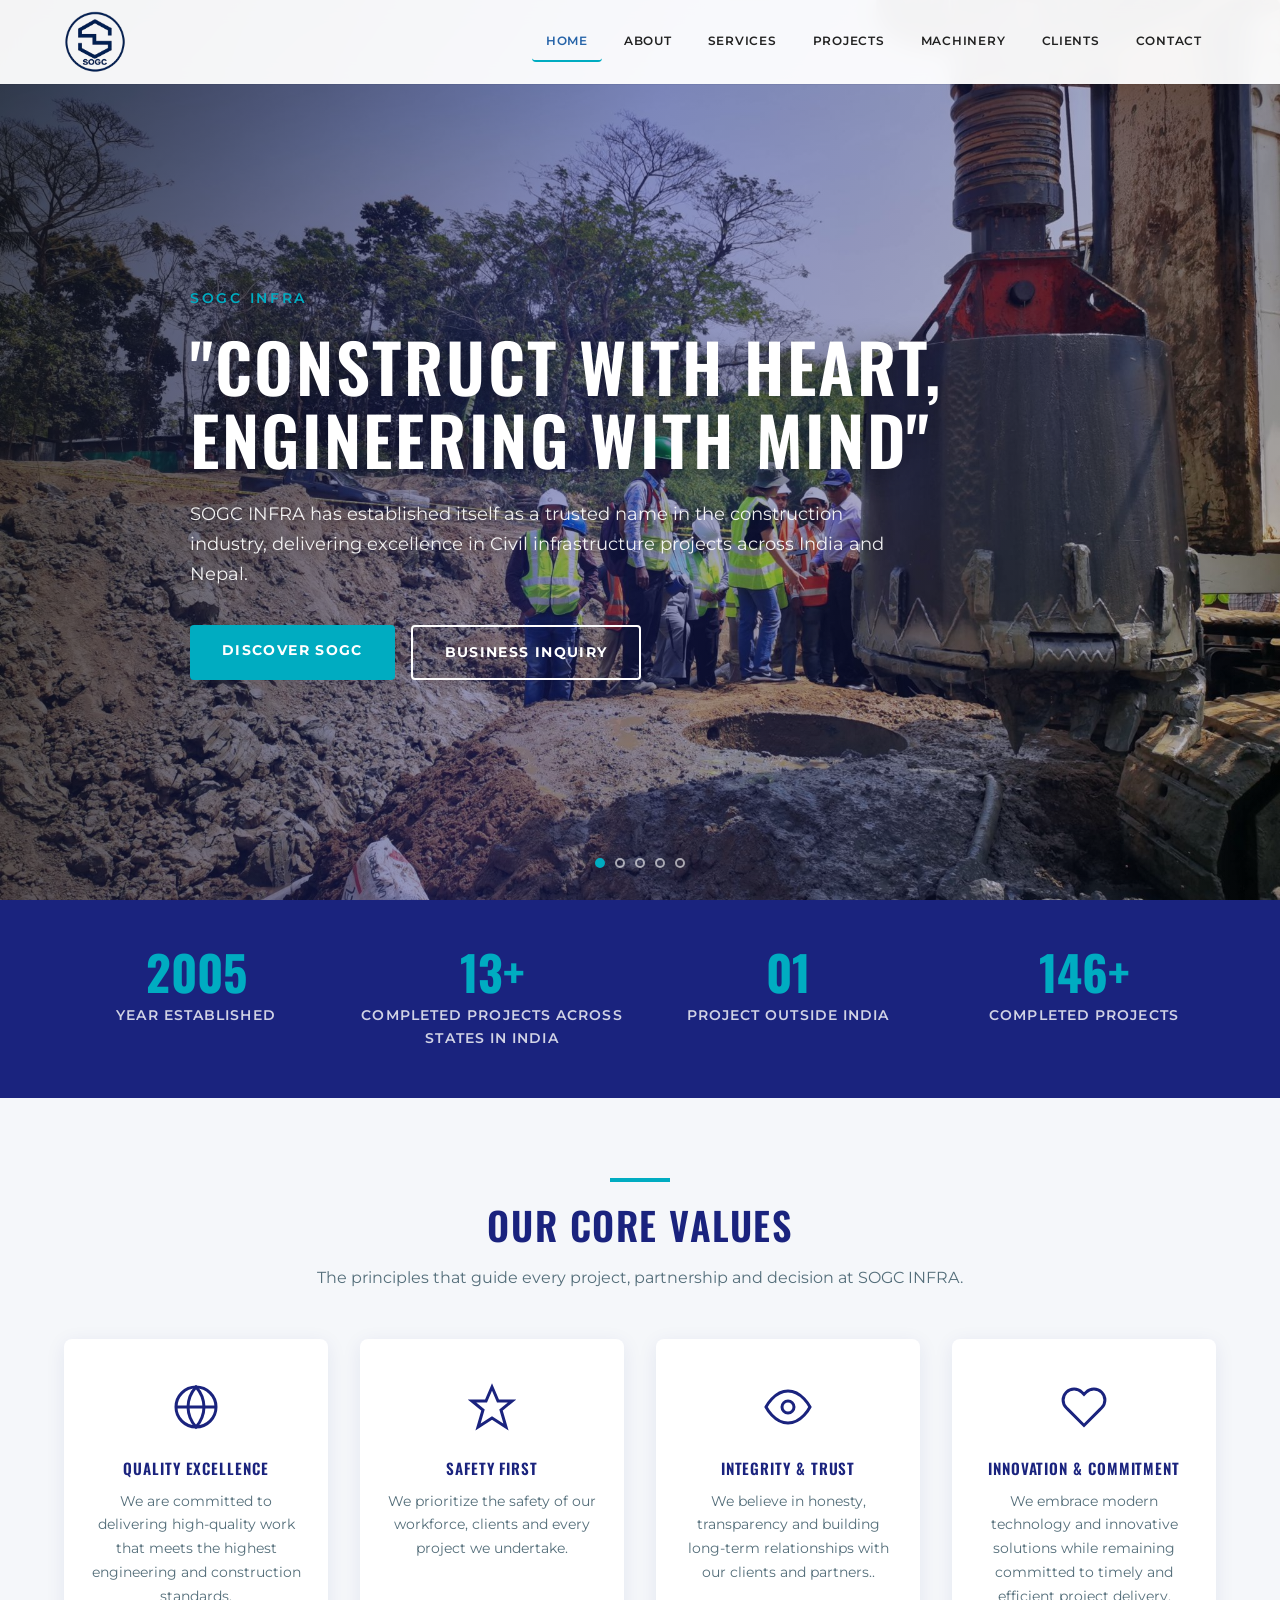
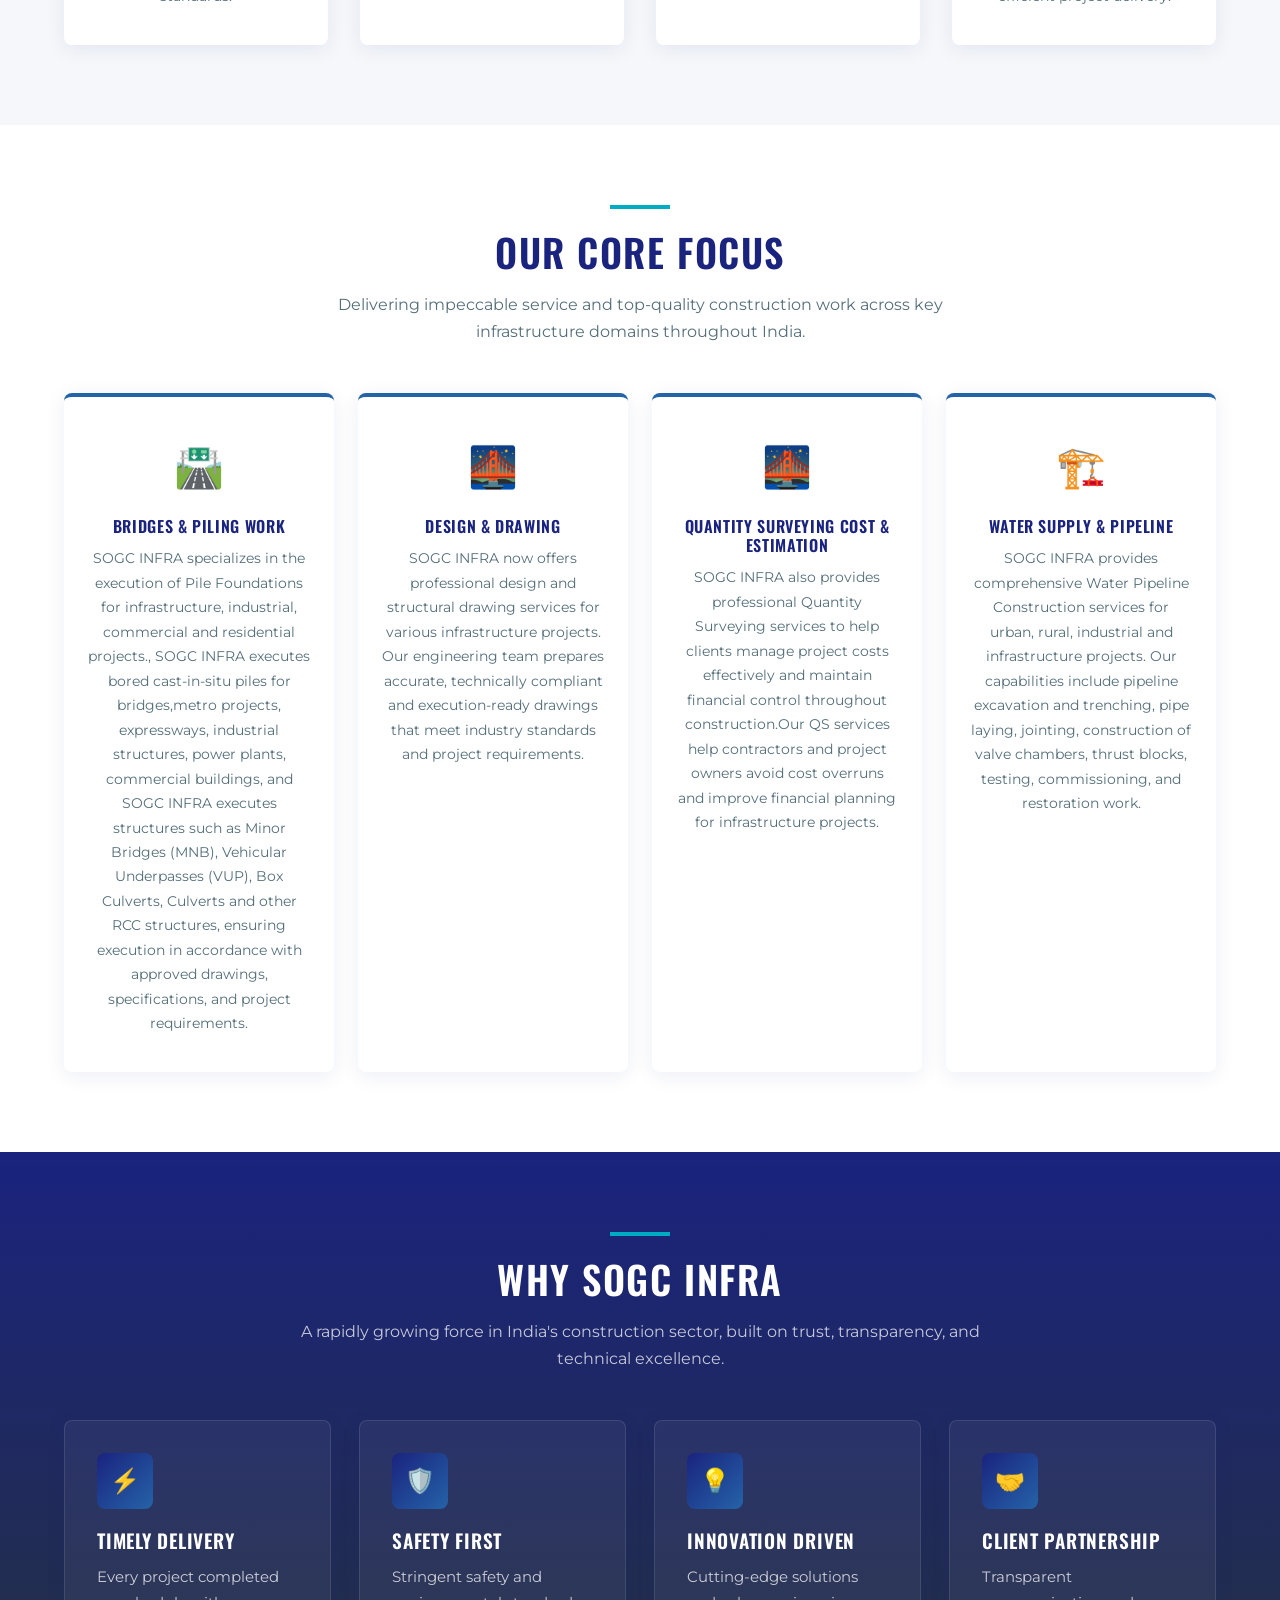
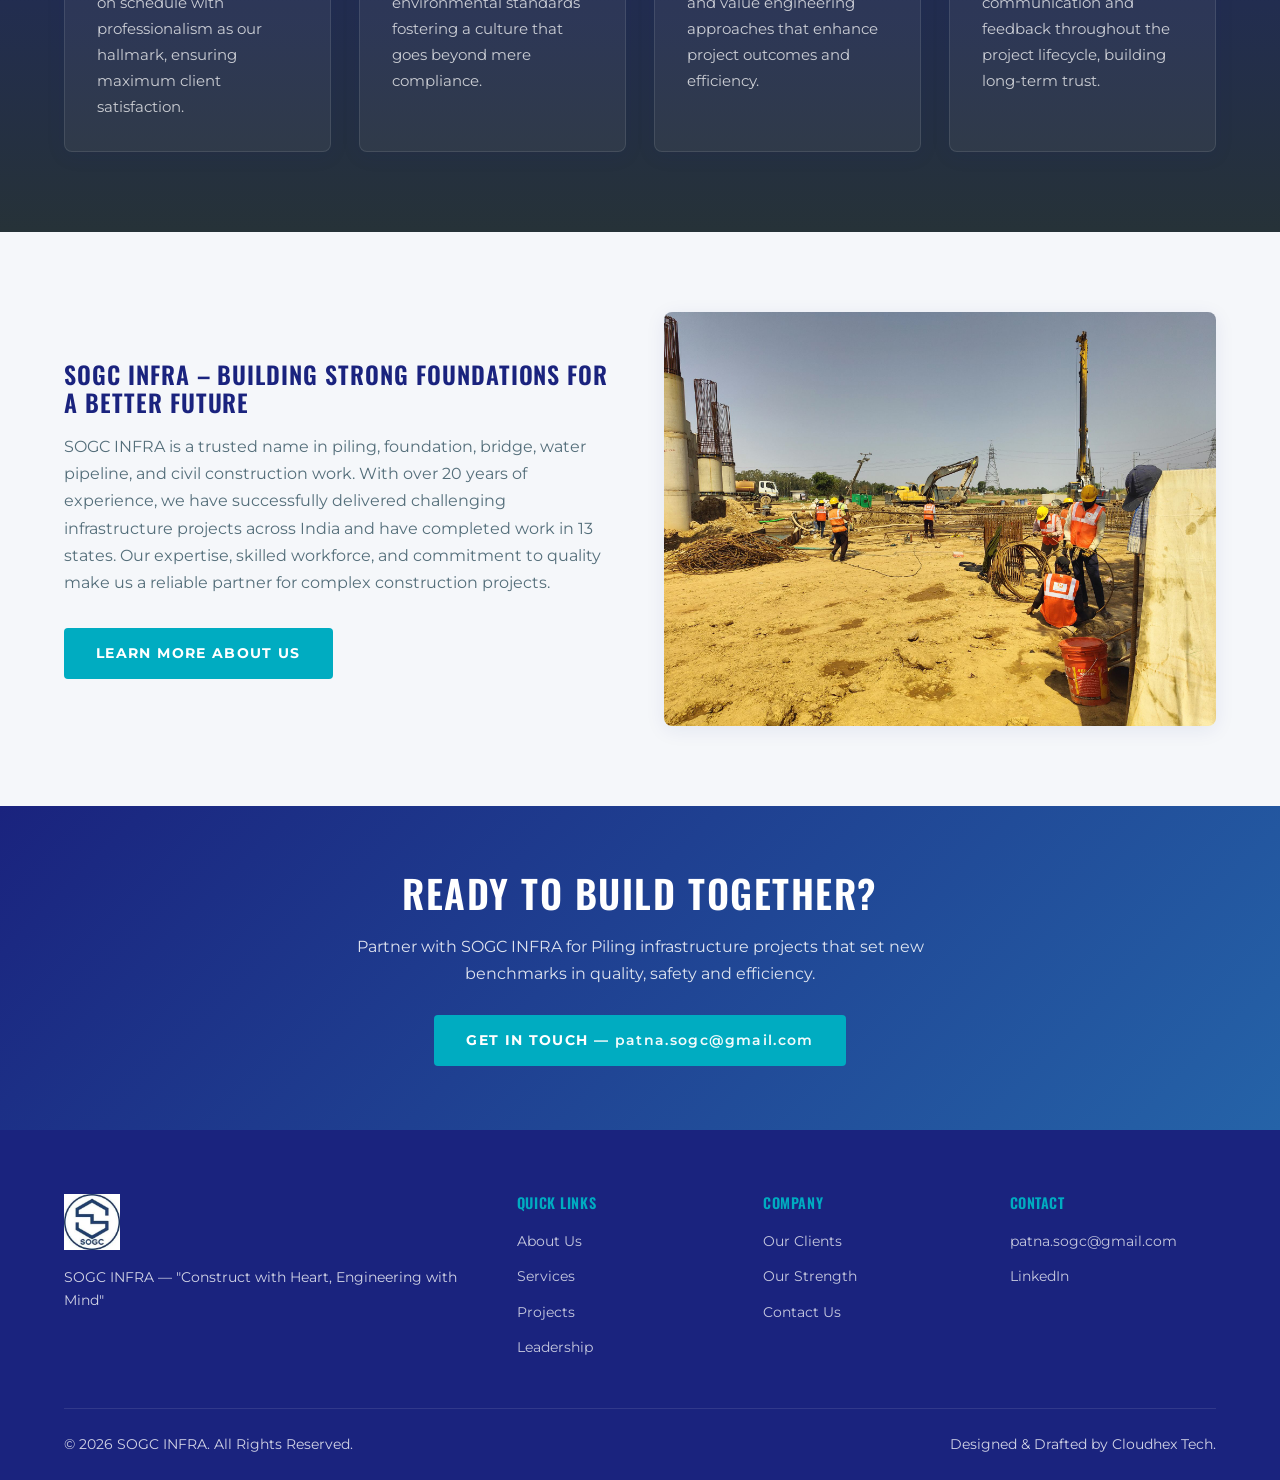
==== commit f87fd70a: "Update index.html" ====
--- a/index.html
+++ b/index.html
@@ -140,8 +140,8 @@
       <div class="focus-grid">
         <div class="focus-card">
           <div class="icon">🛣️</div>
-          <h3>Piling Work</h3>
-          <p>SOGC INFRA specializes in the execution of  Pile Foundations for infrastructure, industrial, commercial and residential projects., SOGC INFRA executes bored cast-in-situ piles for bridges, metro projects, expressways, industrial structures, power plants, commercial buildings, and other major infrastructure developments.</p>
+          <h3>Bridges  &amp; Piling Work</h3>
+          <p>SOGC INFRA specializes in the execution of  Pile Foundations for infrastructure, industrial, commercial and residential projects., SOGC INFRA executes bored cast-in-situ piles for bridges,metro projects, expressways, industrial structures, power plants, commercial buildings, and SOGC INFRA executes structures such as Minor Bridges (MNB), Vehicular Underpasses (VUP), Box Culverts, Culverts and other RCC structures, ensuring execution in accordance with approved drawings, specifications, and project requirements.</p>
         </div>
         <div class="focus-card">
           <div class="icon">🌉</div>
@@ -150,8 +150,8 @@
         </div>
         <div class="focus-card">
           <div class="icon">🌉</div>
-          <h3>Bridges &amp; Flyovers</h3>
-          <p>SOGC INFRA executes structures such as Minor Bridges (MNB), Vehicular Underpasses (VUP), Box Culverts, Culverts, Retaining Structures, and other RCC structures, ensuring execution in accordance with approved drawings, specifications, and project requirements.</p>
+          <h3>Quantity Surveying Cost &amp; Estimation</h3>
+          <p>SOGC INFRA also provides professional Quantity Surveying services to help clients manage project costs effectively and maintain financial control throughout construction.Our QS services help contractors and project owners avoid cost overruns and improve financial planning for infrastructure projects.</p>
         </div>
         <div class="focus-card">
           <div class="icon">🏗️</div>
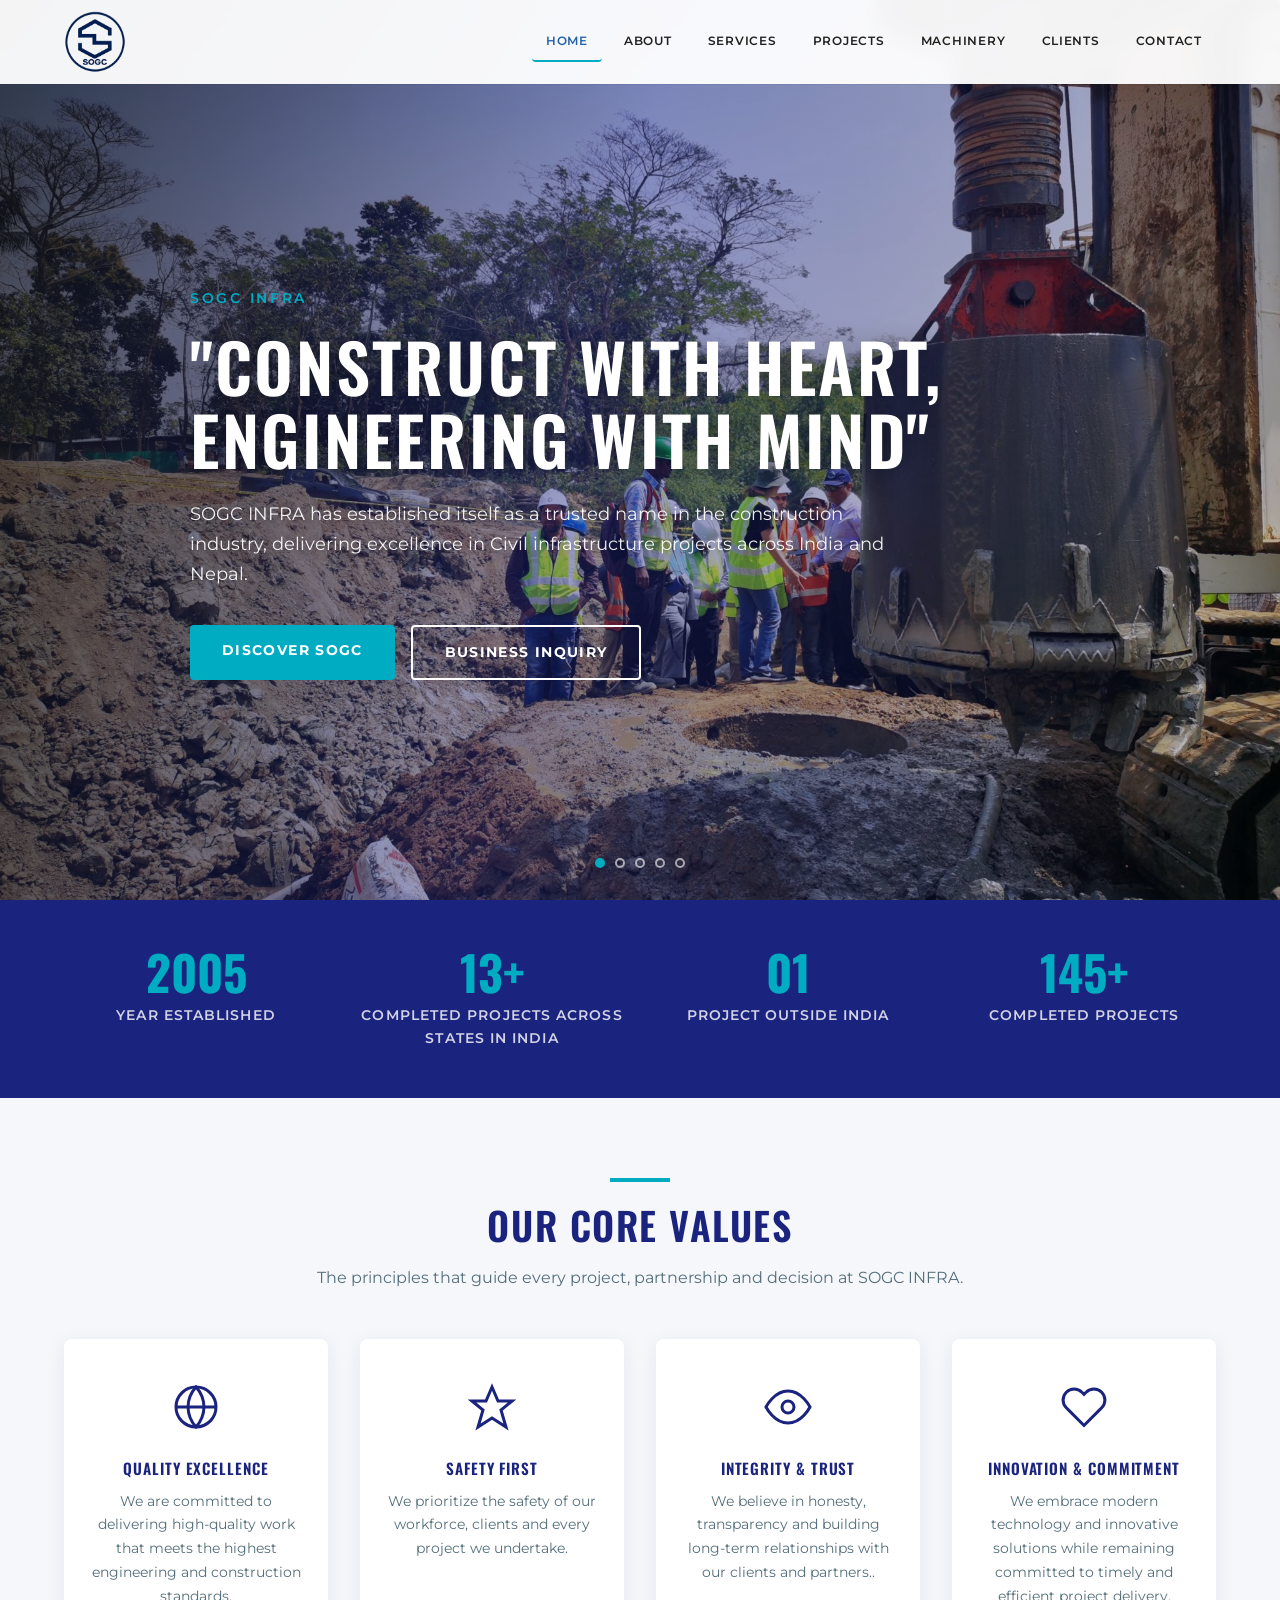
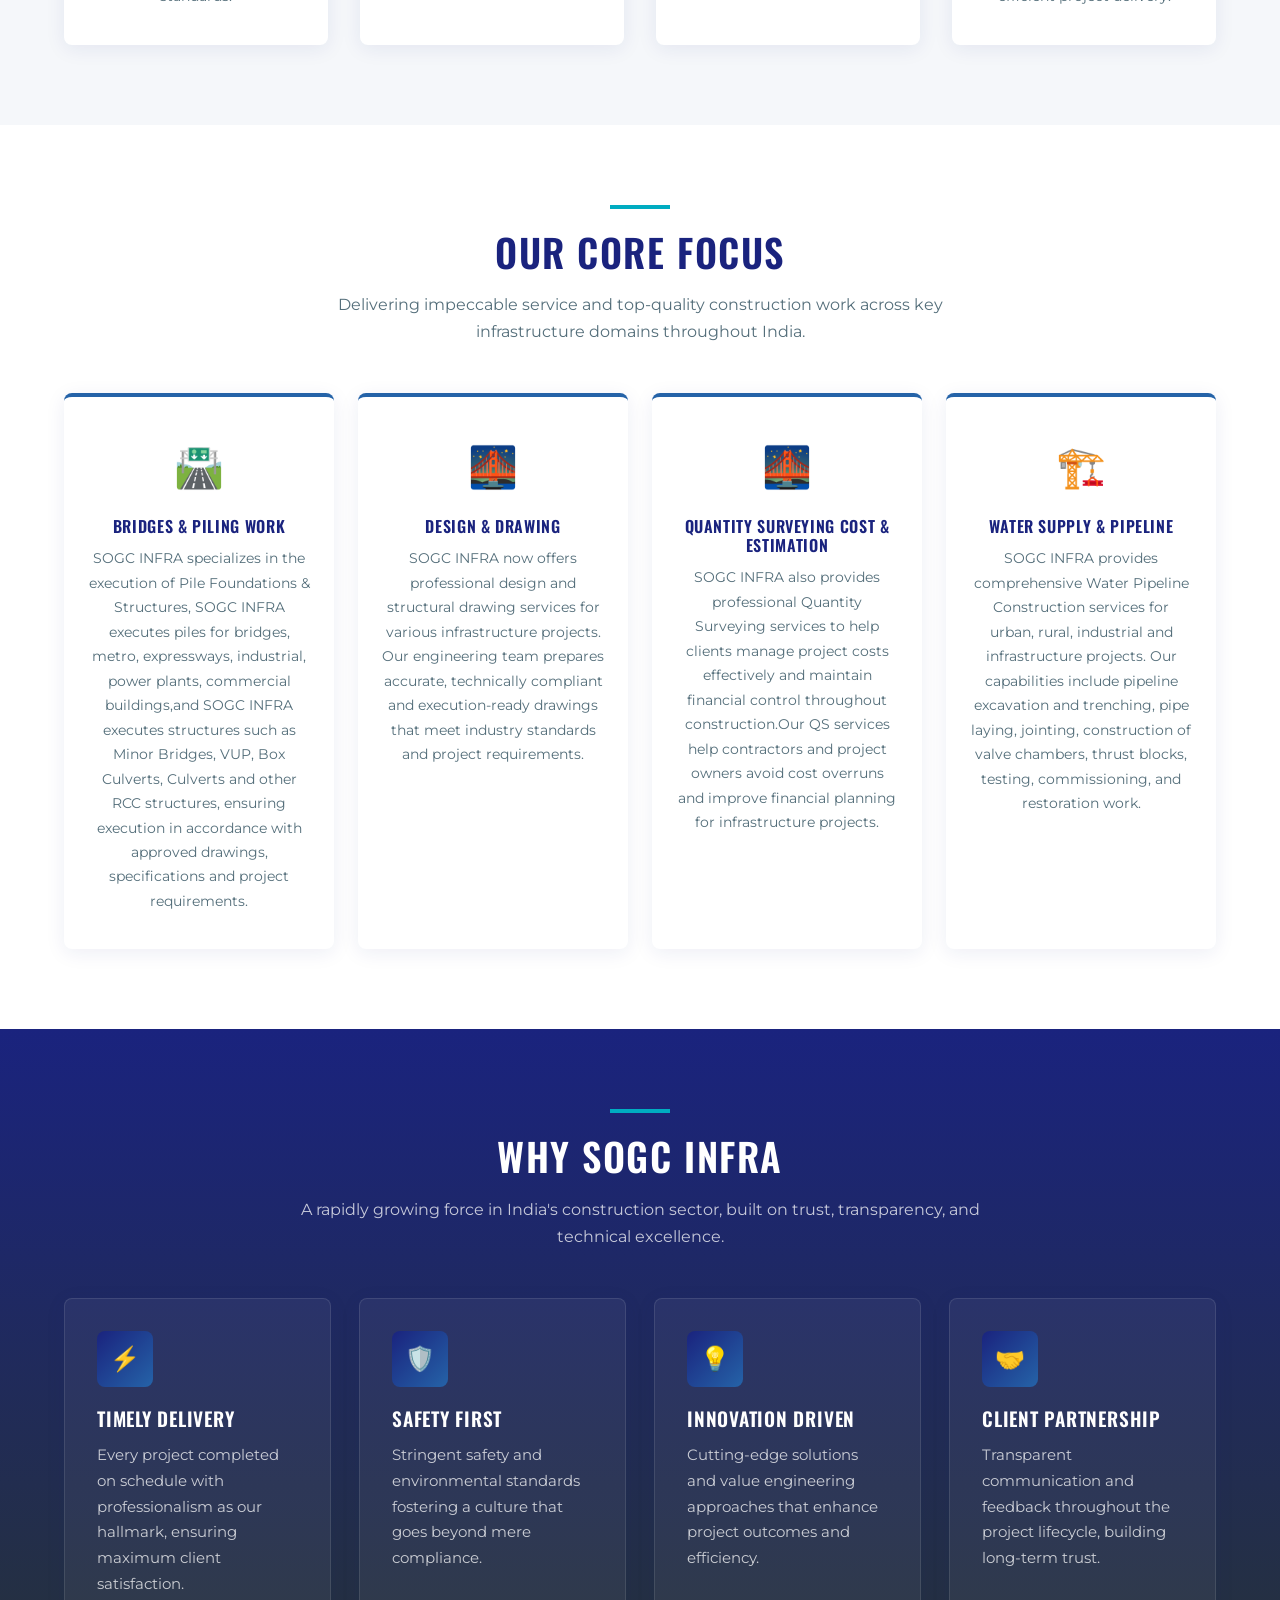
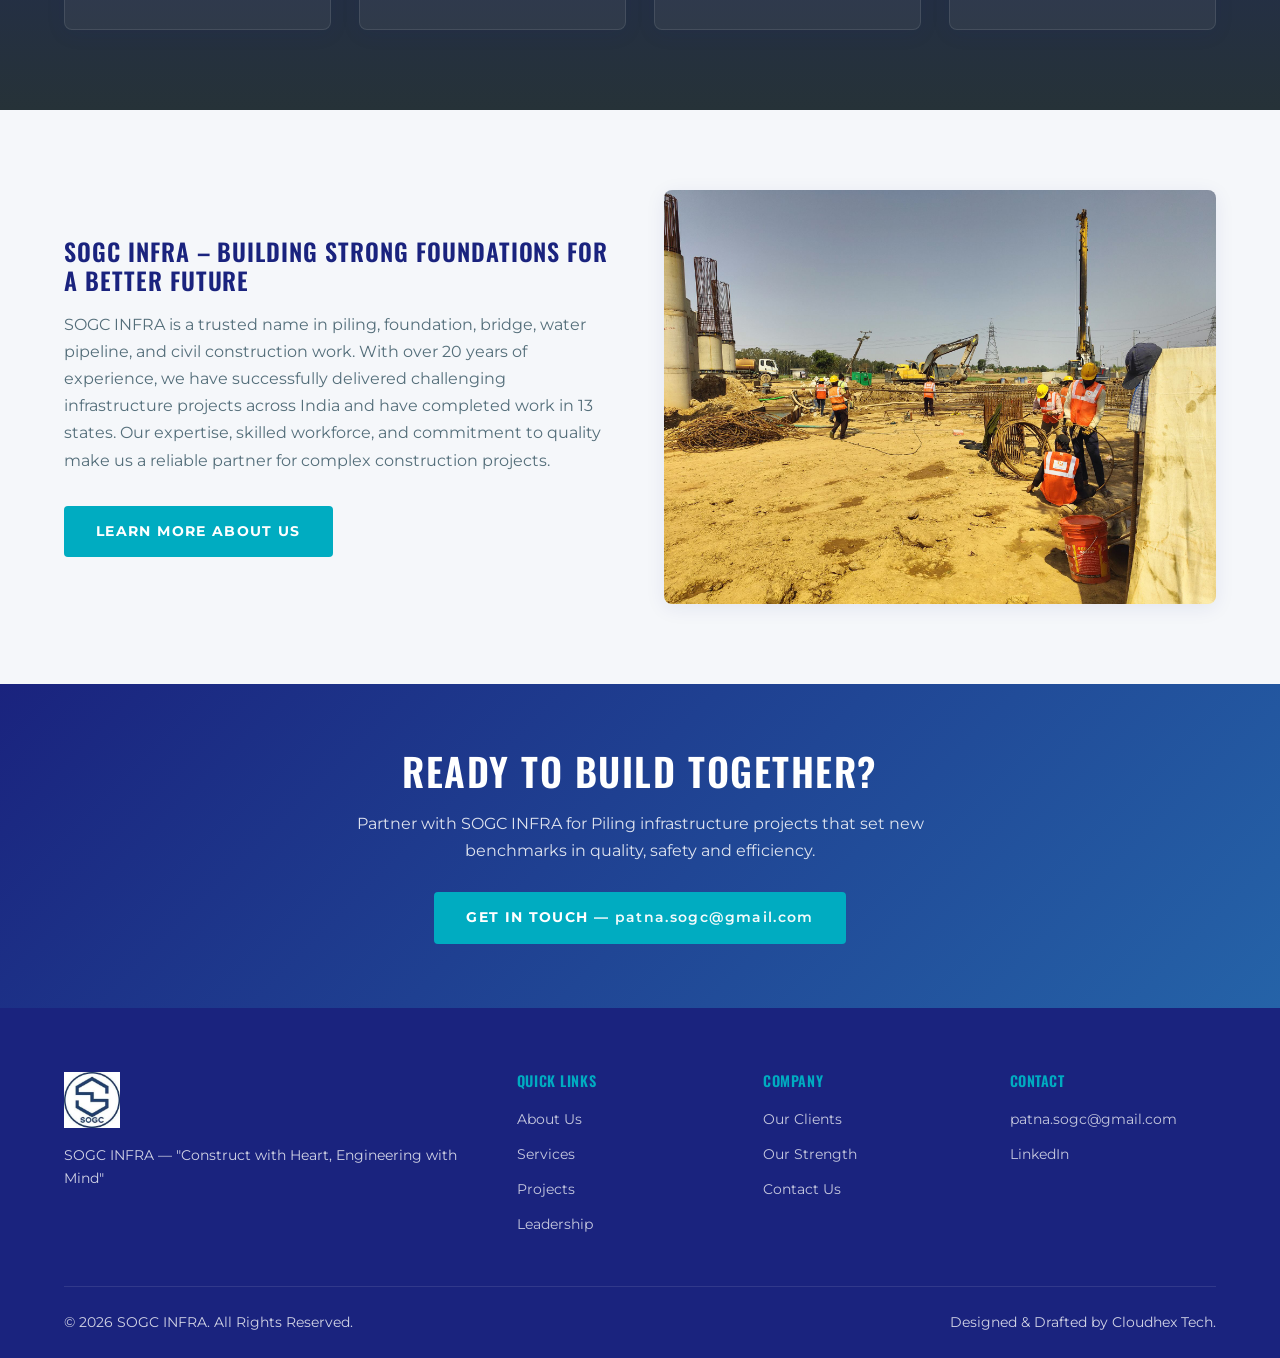
==== commit d53e84a9: "Update index.html" ====
--- a/index.html
+++ b/index.html
@@ -141,7 +141,7 @@
         <div class="focus-card">
           <div class="icon">🛣️</div>
           <h3>Bridges  &amp; Piling Work</h3>
-          <p>SOGC INFRA specializes in the execution of  Pile Foundations for infrastructure, industrial, commercial and residential projects., SOGC INFRA executes bored cast-in-situ piles for bridges,metro projects, expressways, industrial structures, power plants, commercial buildings, and SOGC INFRA executes structures such as Minor Bridges (MNB), Vehicular Underpasses (VUP), Box Culverts, Culverts and other RCC structures, ensuring execution in accordance with approved drawings, specifications, and project requirements.</p>
+          <p>SOGC INFRA specializes in the execution of  Pile Foundations & Structures, SOGC INFRA executes piles for bridges, metro, expressways, industrial, power plants, commercial buildings,and SOGC INFRA executes structures such as Minor Bridges, VUP, Box Culverts, Culverts and other RCC structures, ensuring execution in accordance with approved drawings, specifications and project requirements.</p>
         </div>
         <div class="focus-card">
           <div class="icon">🌉</div>
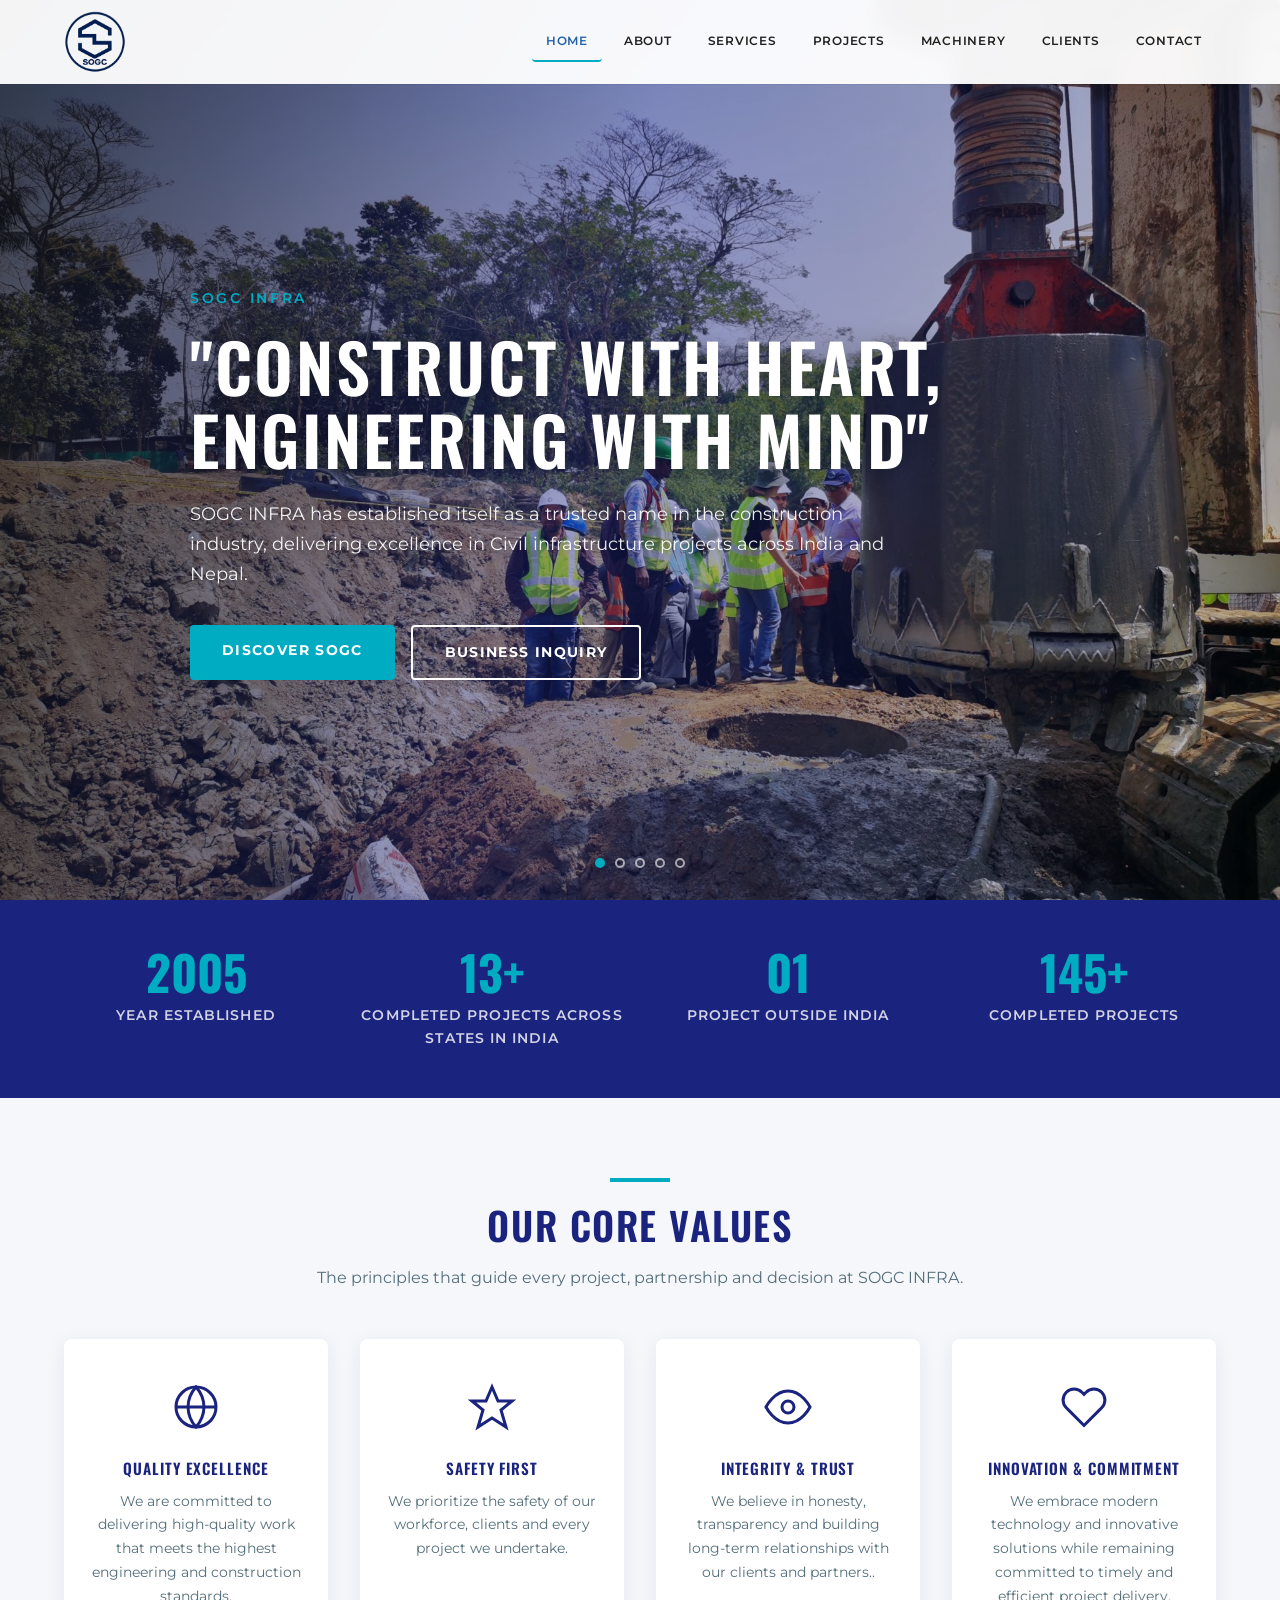
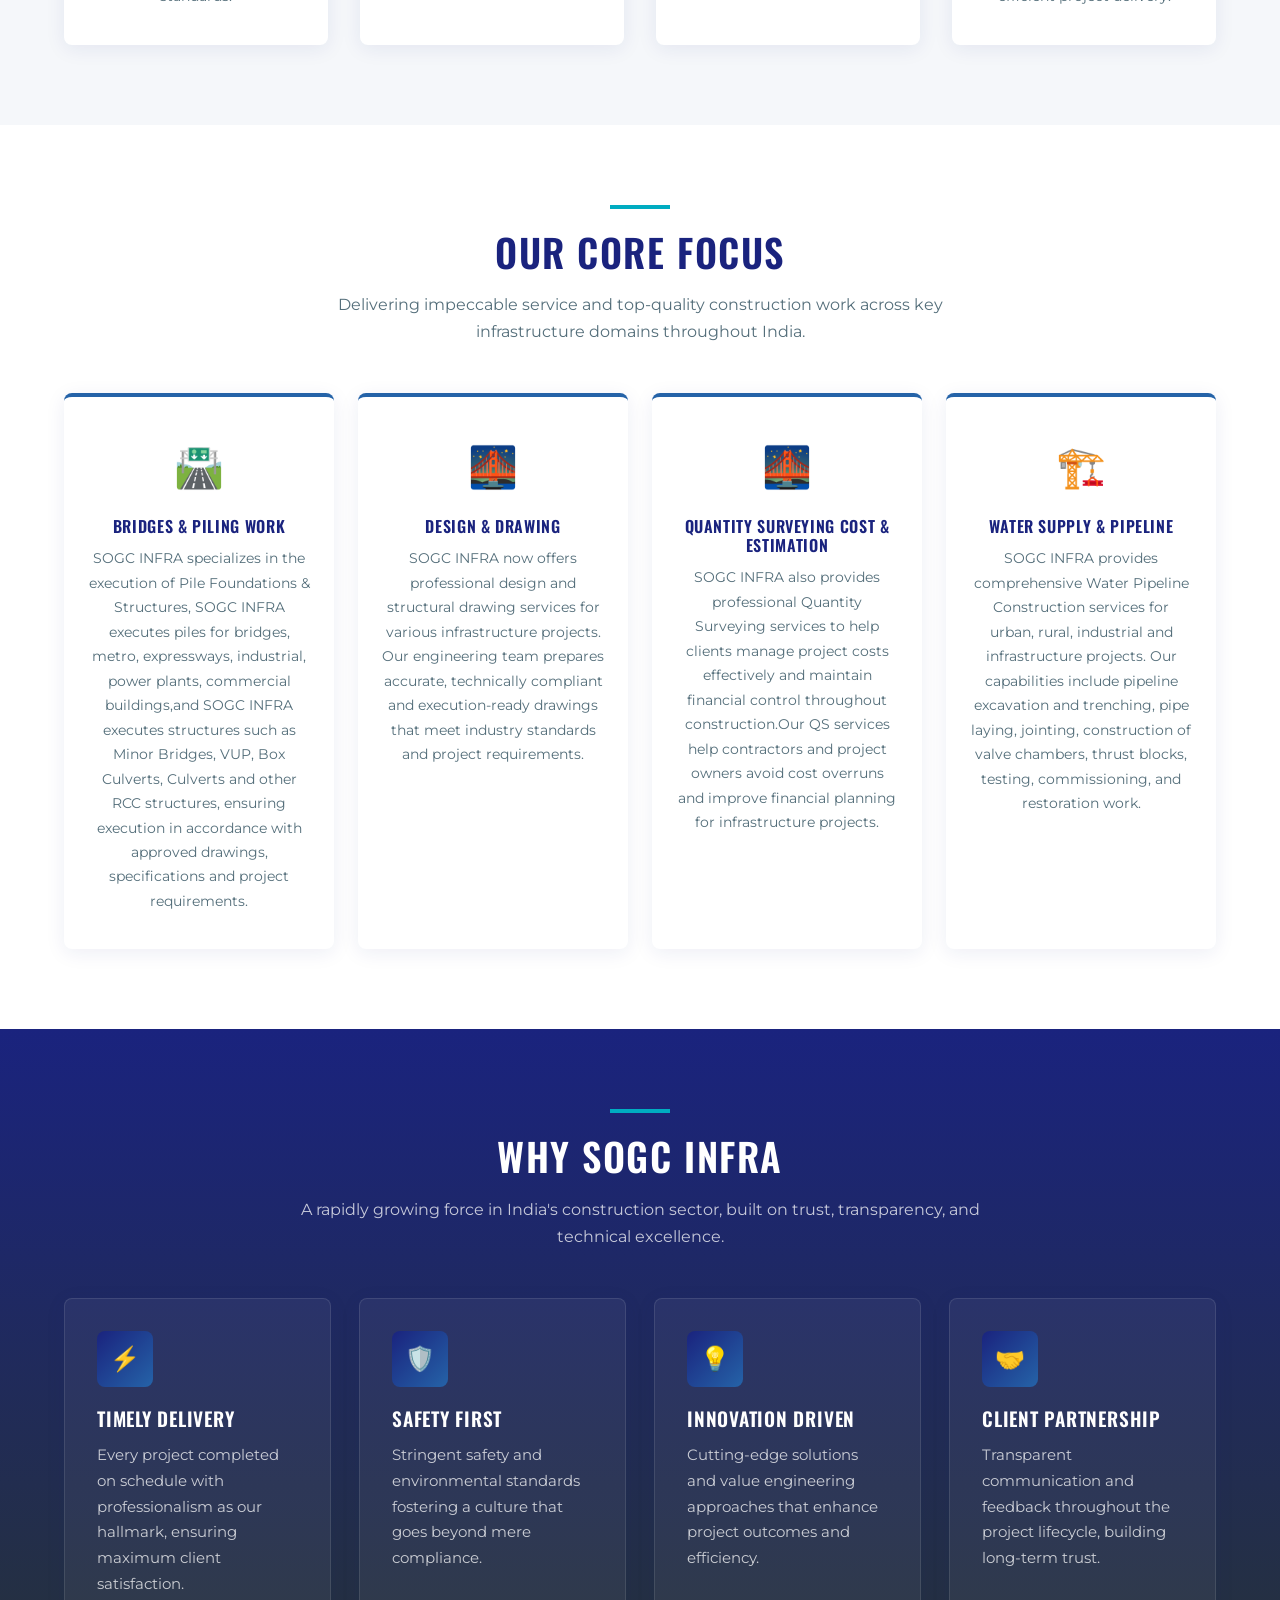
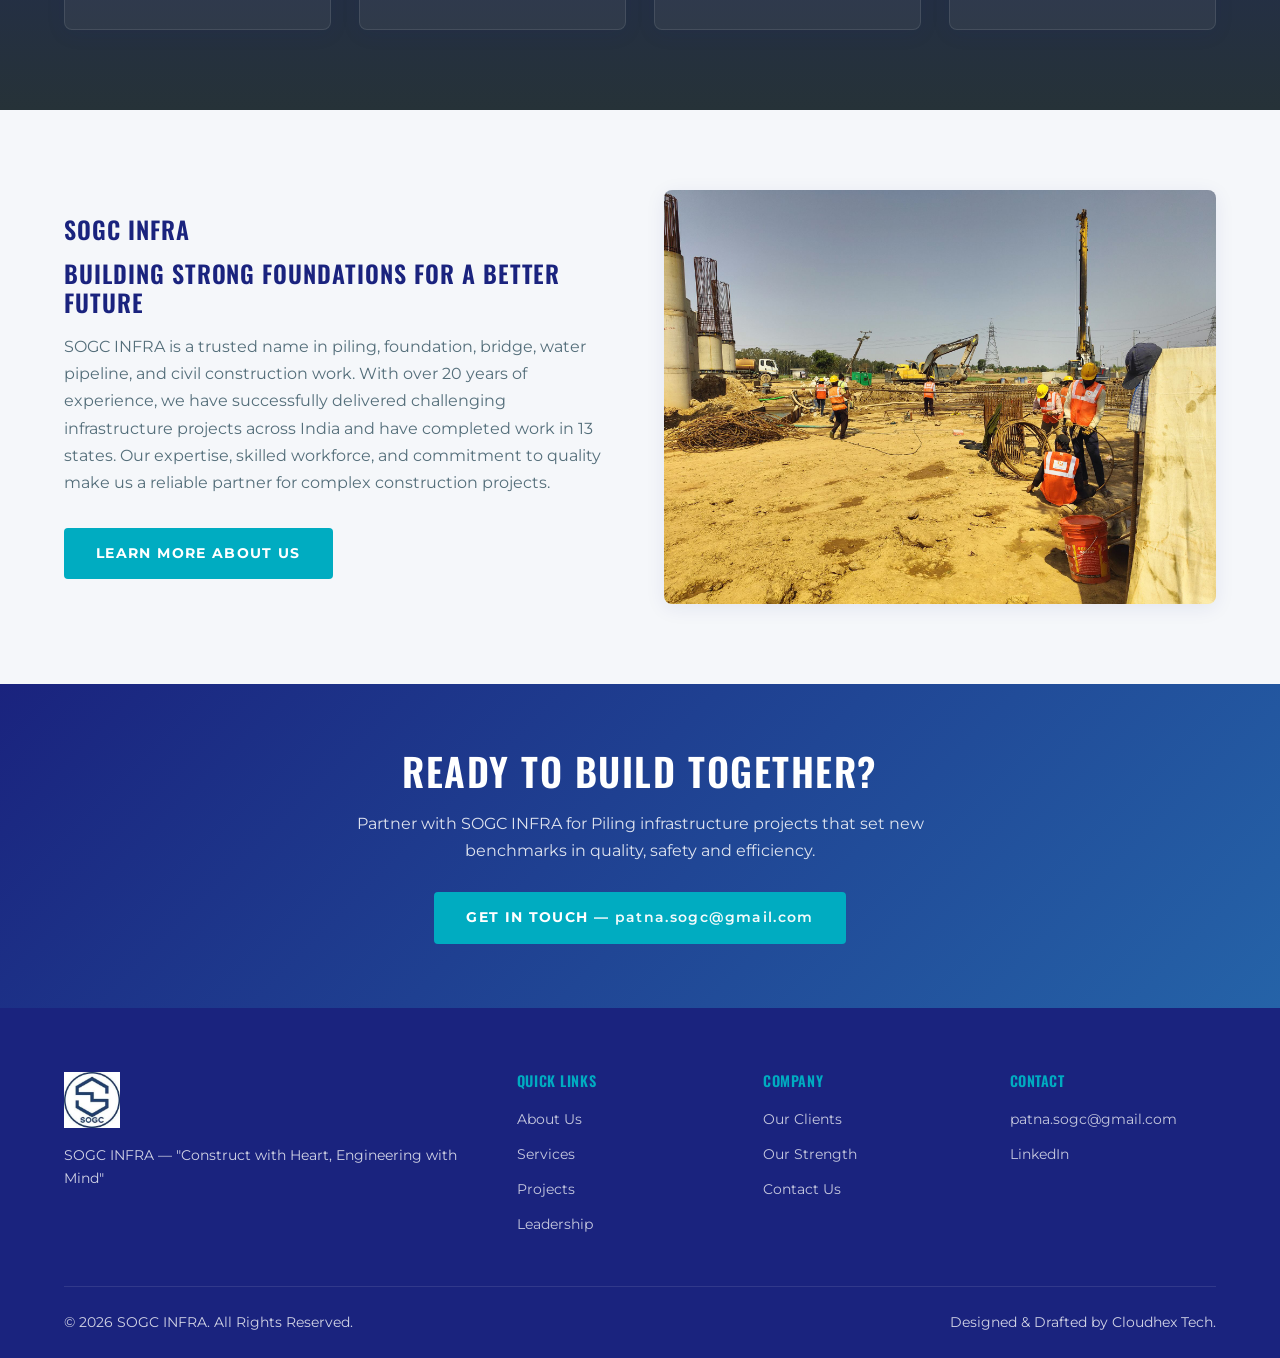
==== commit 17383ad6: "Update index.html" ====
--- a/index.html
+++ b/index.html
@@ -198,7 +198,8 @@
     <div class="container">
       <div class="content-block">
         <div>
-          <h3>SOGC INFRA – Building Strong Foundations for a Better Future</h3>
+          <h3>SOGC INFRA</h3>
+          <h3>Building Strong Foundations for a Better Future</h3>
           <p>SOGC INFRA is a trusted name in piling, foundation, bridge, water pipeline, and civil construction work. With over 20 years of experience, we have successfully delivered challenging infrastructure projects across India and have completed work in 13 states. Our expertise, skilled workforce, and commitment to quality make us a reliable partner for complex construction projects.</p>
           <a href="#about" data-page="about" class="btn btn-primary page-link" style="margin-top:16px;">Learn More About Us</a>
         </div>
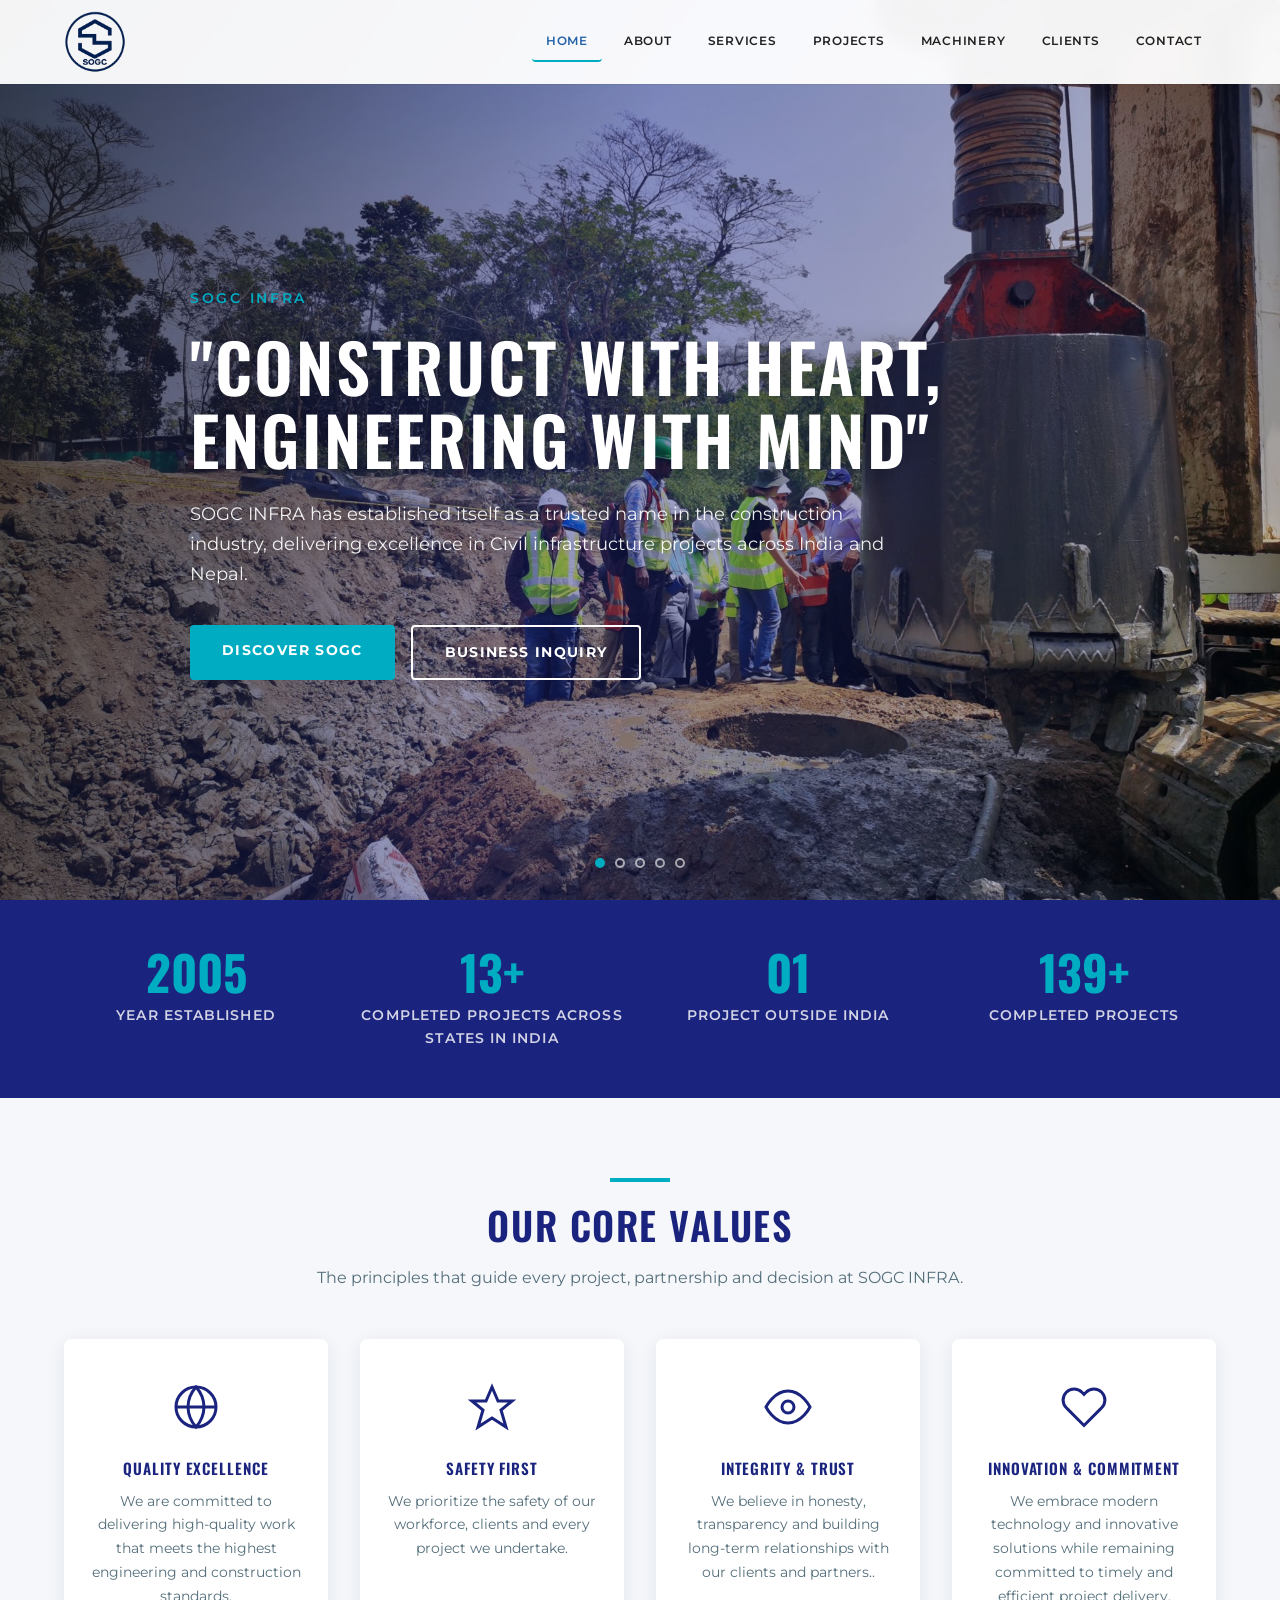
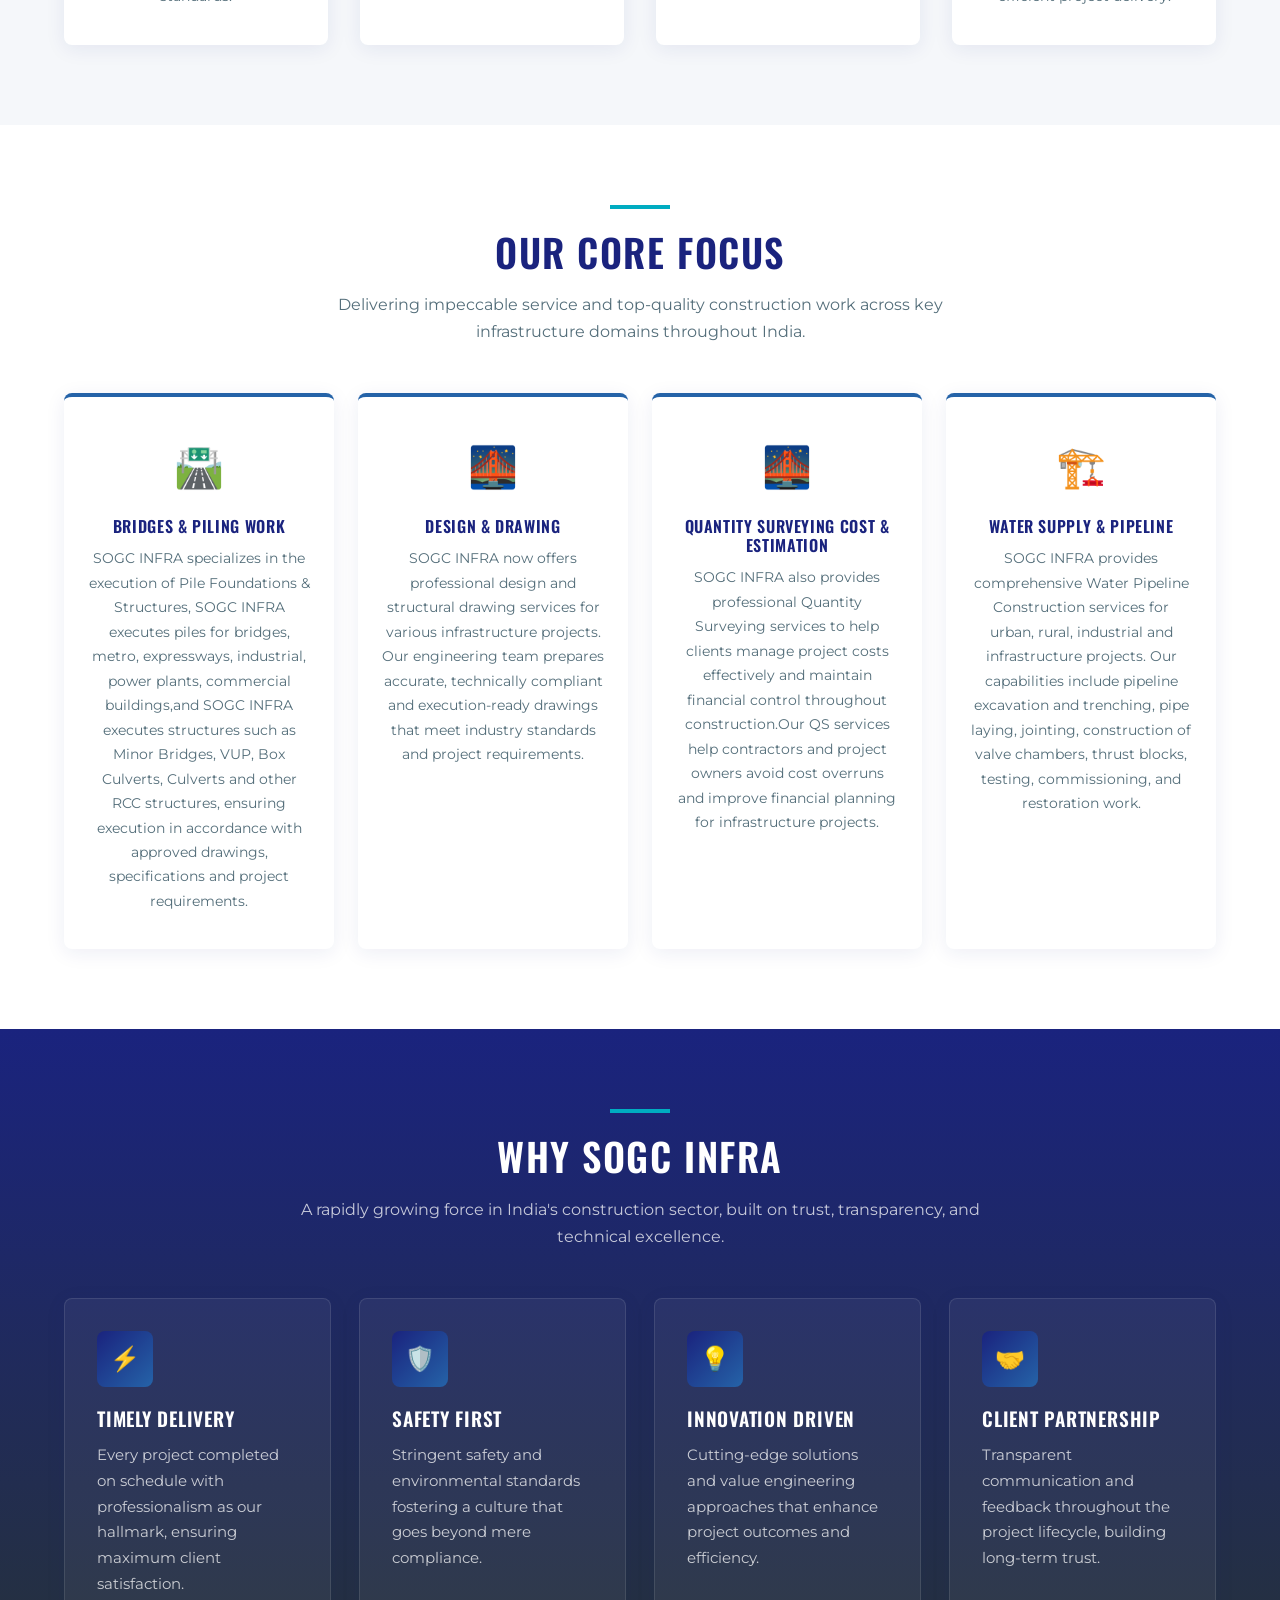
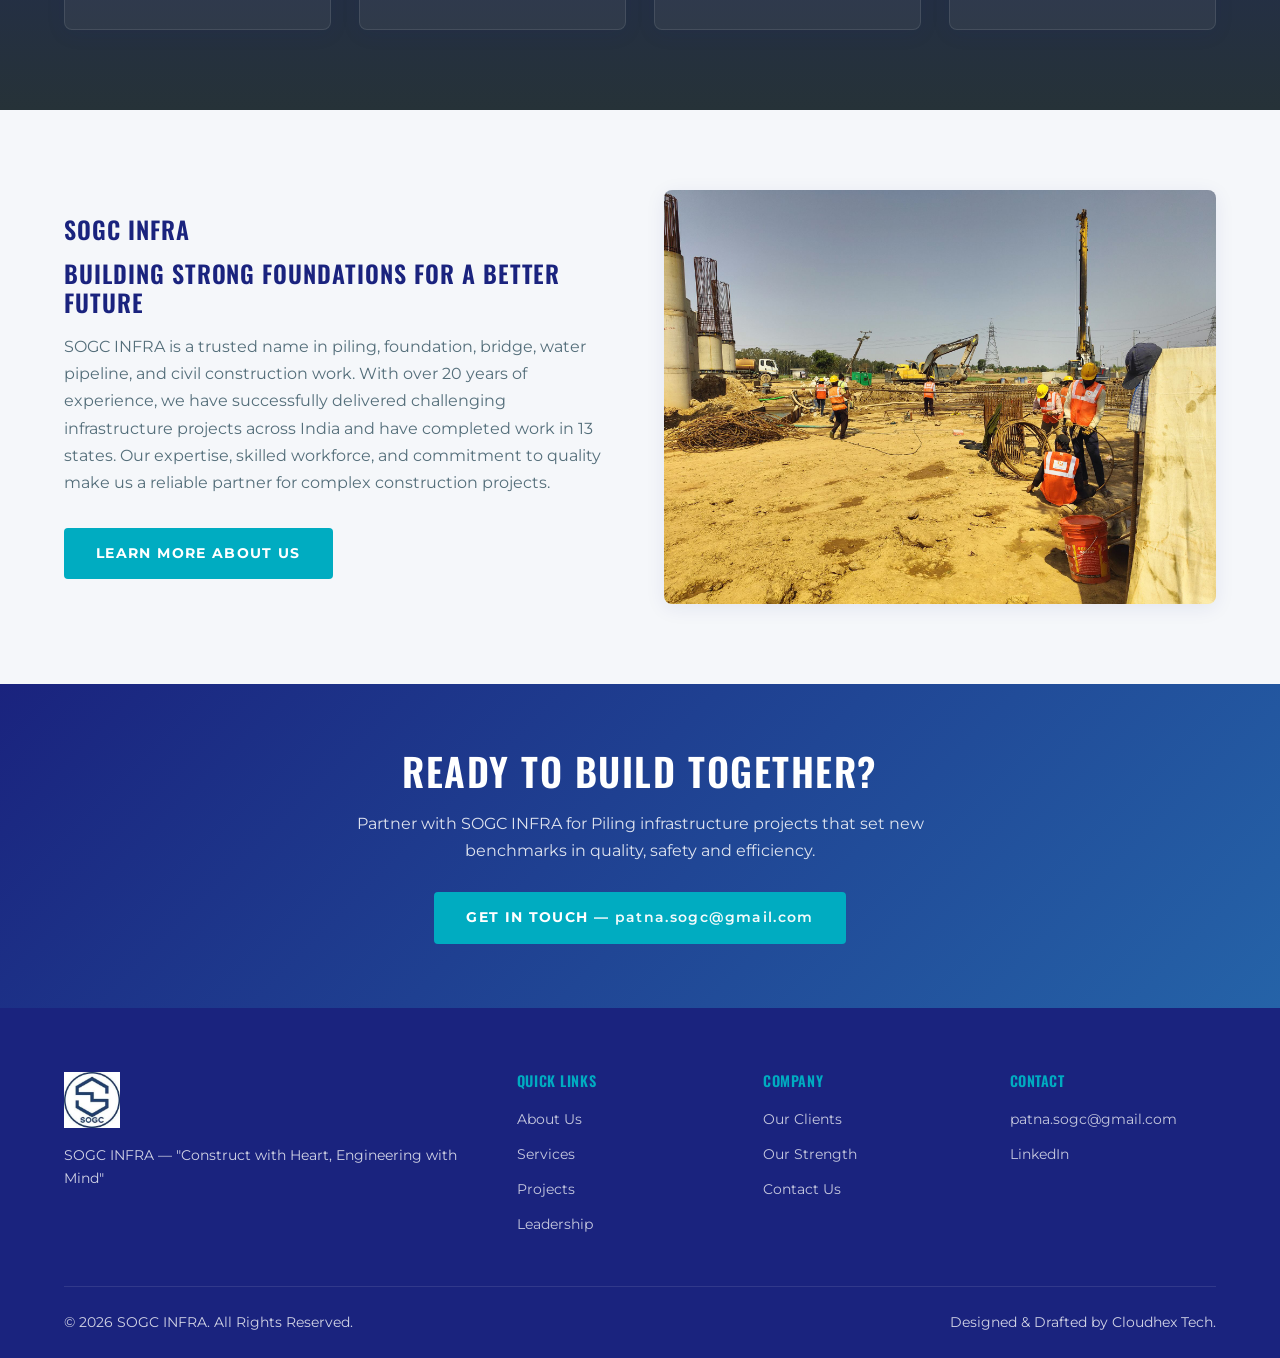
==== commit 8889930b: "Remove leadership team section from index.html Removed the leadership team section from the index.ht" ====
--- a/index.html
+++ b/index.html
@@ -319,13 +319,7 @@
 
   
 
-  <section class="cta-banner">
-    <div class="container">
-      <h2>Meet Our Leadership Team</h2>
-      <p>Seasoned professionals guiding SOGC INFRA towards strategic goals with visionary guidance and commitment to quality.</p>
-      <a href="#leadership" data-page="leadership" class="btn btn-primary page-link">View Leadership</a>
-    </div>
-  </section>
+ 
     </div>
 
     <div id="page-services" class="page-view" data-page-name="services">
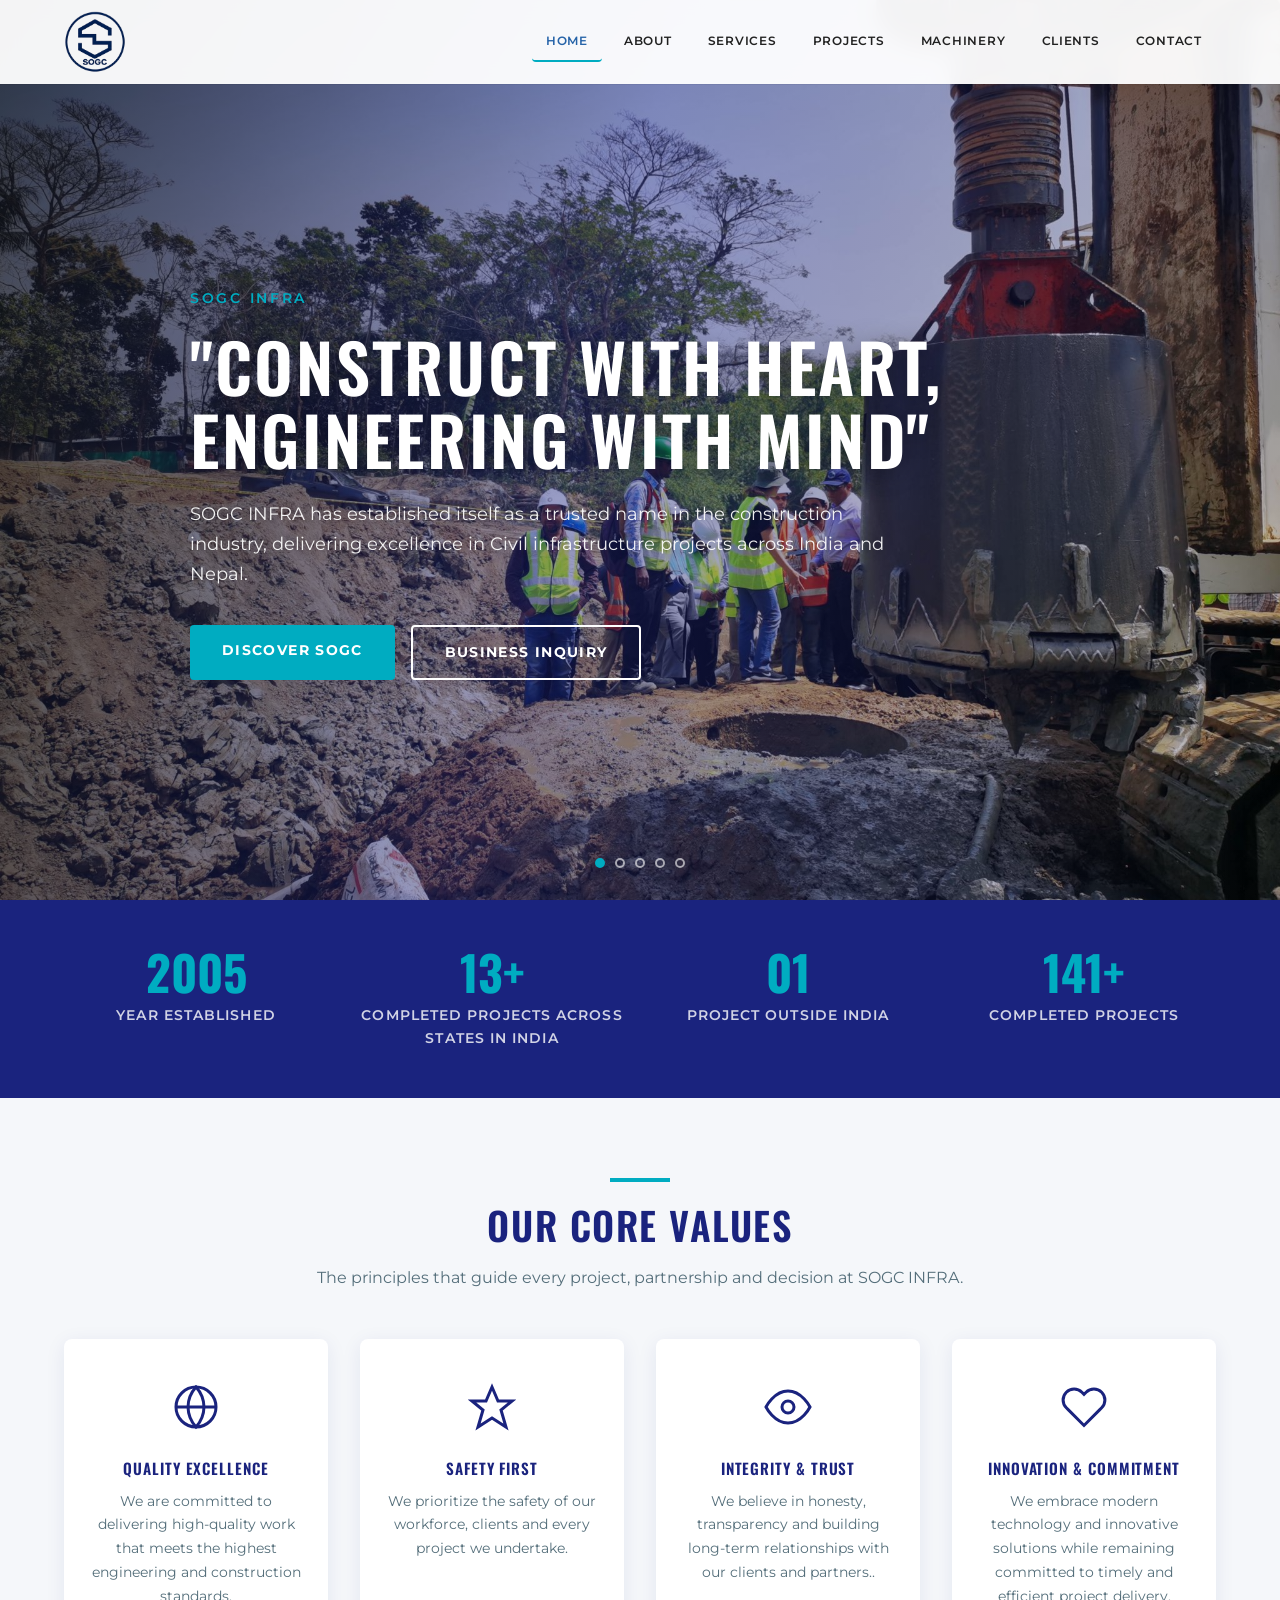
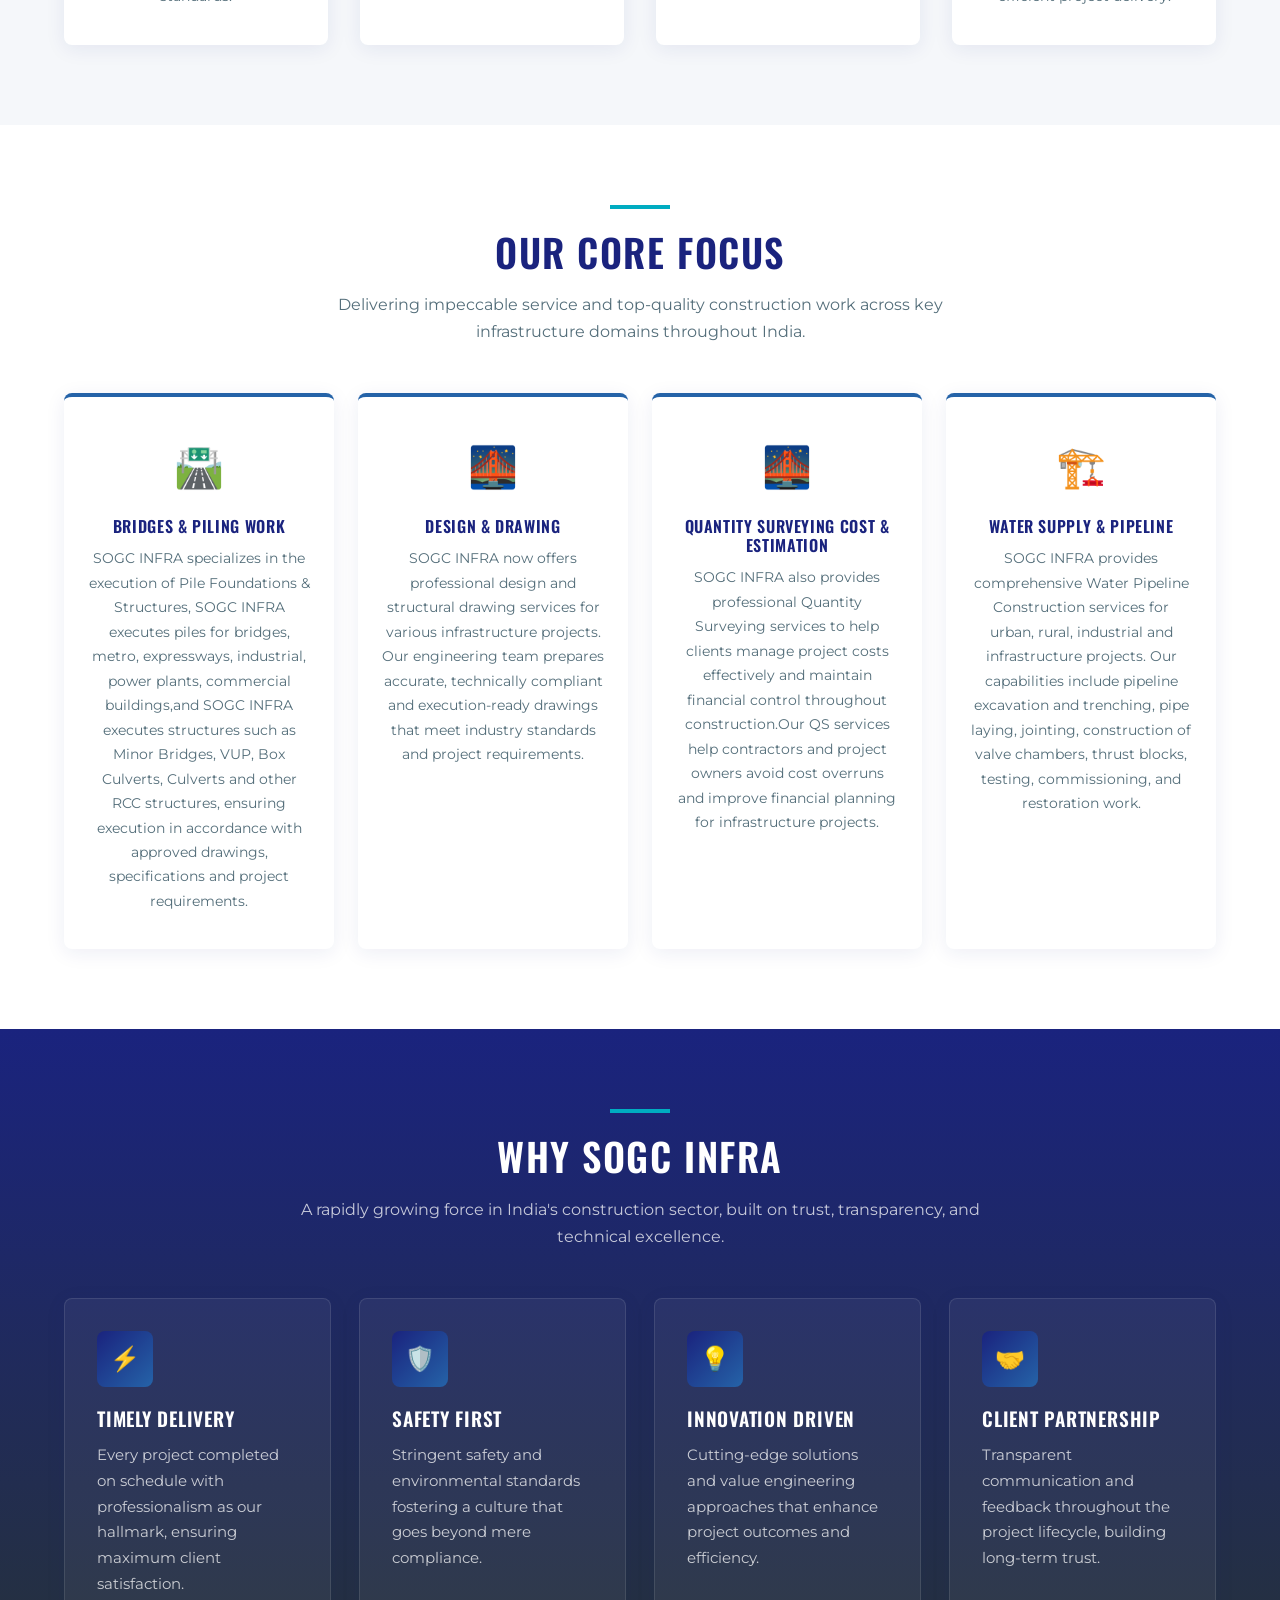
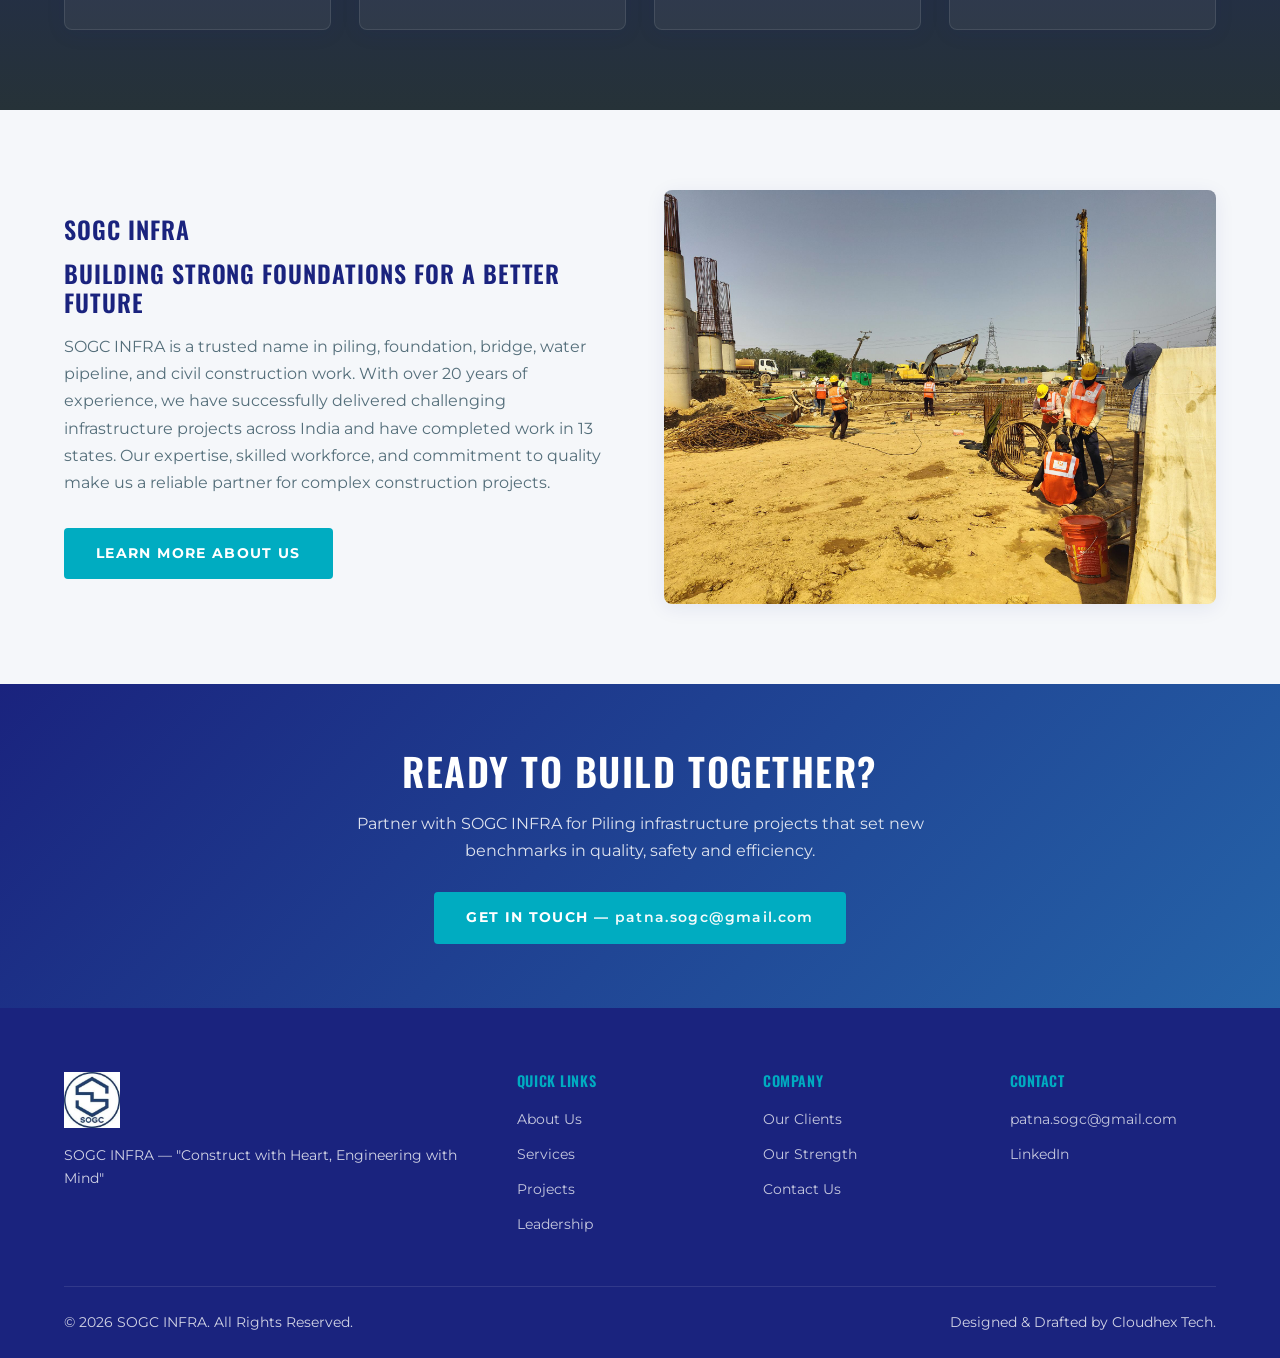
==== commit 9d629775: "Update index.html" ====
--- a/index.html
+++ b/index.html
@@ -386,6 +386,16 @@
         <div class="service-card">
           <div class="service-header"><span class=span><h3>Water Supply &amp; Pipeline</h3></div>
           <div class="service-body"><p>SOGC INFRA provides comprehensive Water Pipeline Construction services for urban, rural, industrial, and infrastructure projects. Our capabilities include pipeline excavation and trenching, pipe laying, jointing, construction of valve chambers, thrust blocks, testing, commissioning, and restoration work. SOGC INFRA works with different types of pipelines, including MS, DI, and HDPE pipelines, delivering reliable solutions for water supply and distribution infrastructure.</p></div>
+        </div>
+
+        <div class="service-card">
+          <div class="service-header"><span class=span><h3>Design &amp; Drawing</h3></div>
+          <div class="service-body"><p>SOGC INFRA now offers professional design and structural drawing services for various infrastructure projects. Our engineering team prepares accurate, technically compliant and execution-ready drawings that meet industry standards and project requirements.</p></div>
+        </div>
+        
+        <div class="service-card">
+          <div class="service-header"><span class=span><h3>Quantity Surveying Cost &amp; Estimation</h3></div>
+          <div class="service-body"><p>SOGC INFRA also provides professional Quantity Surveying services to help clients manage project costs effectively and maintain financial control throughout construction.Our QS services help contractors and project owners avoid cost overruns and improve financial planning for infrastructure projects.</p></div>
         </div>
 
       </div>
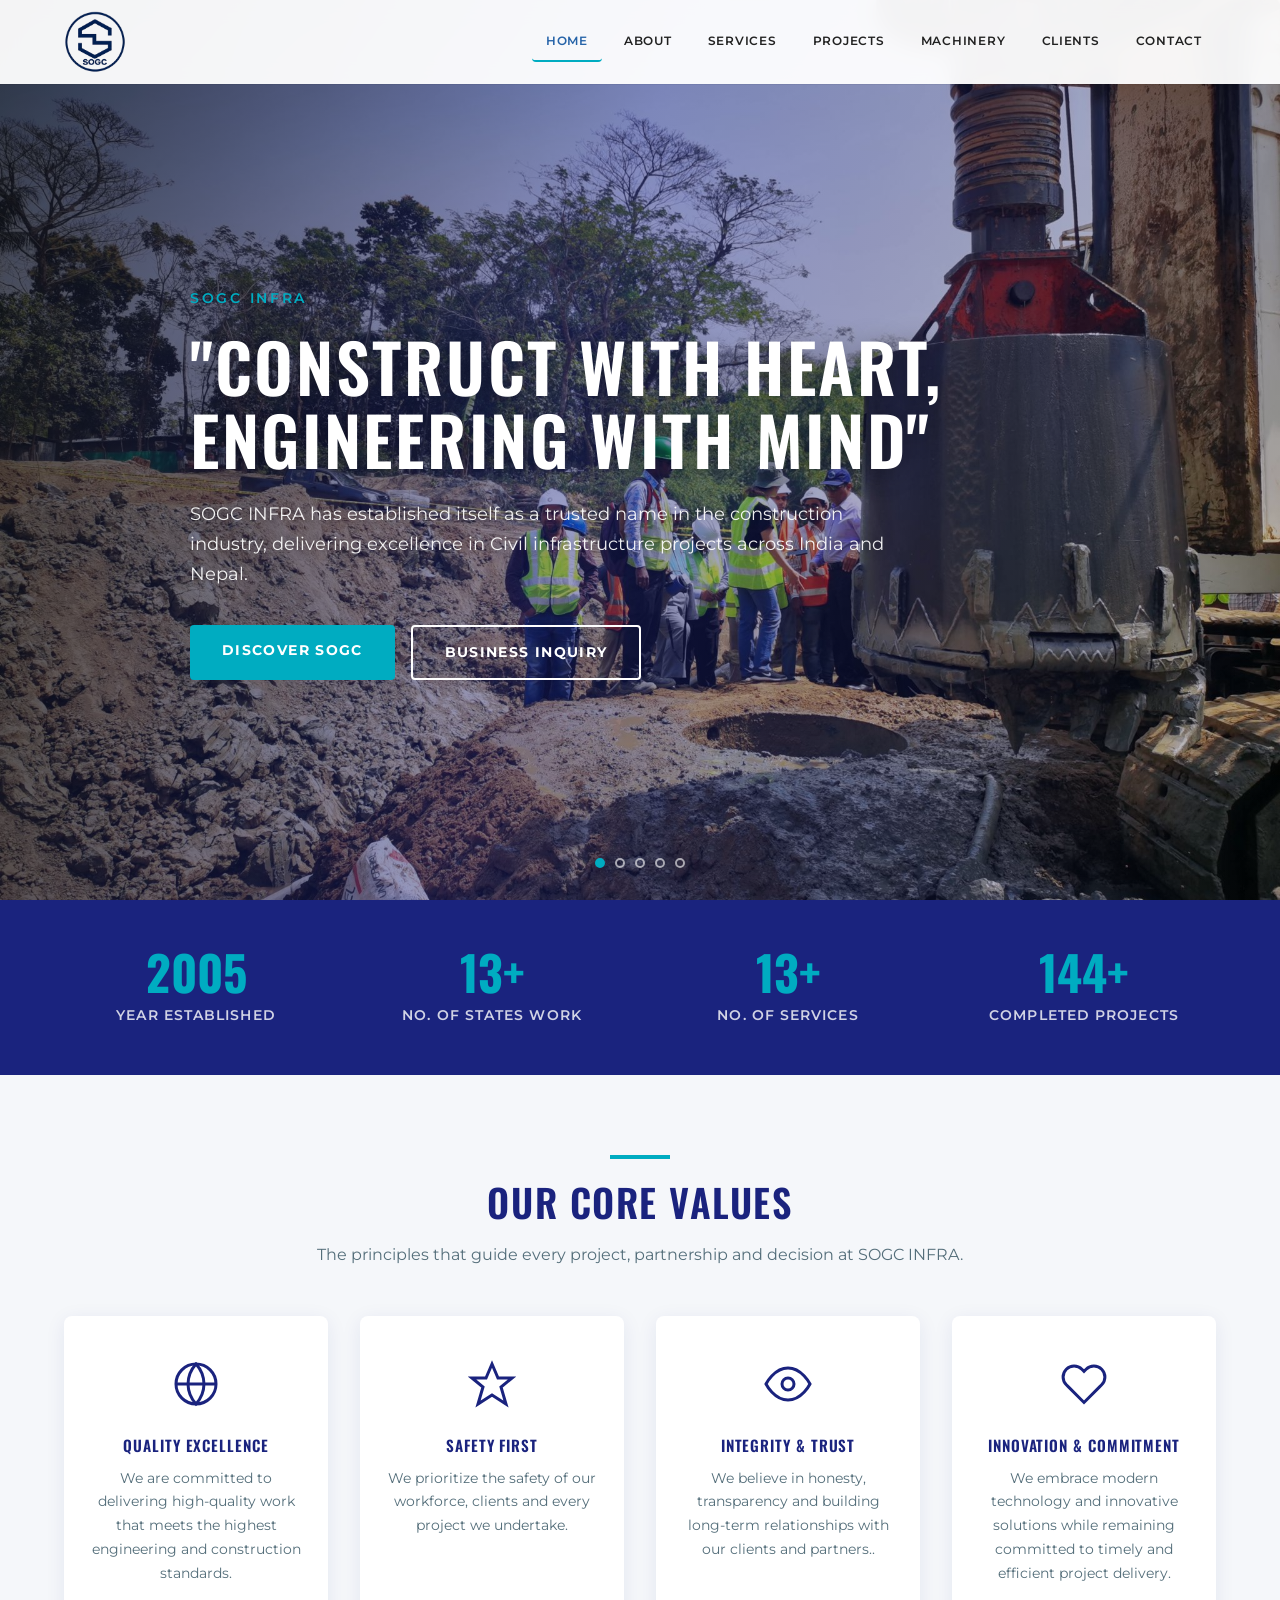
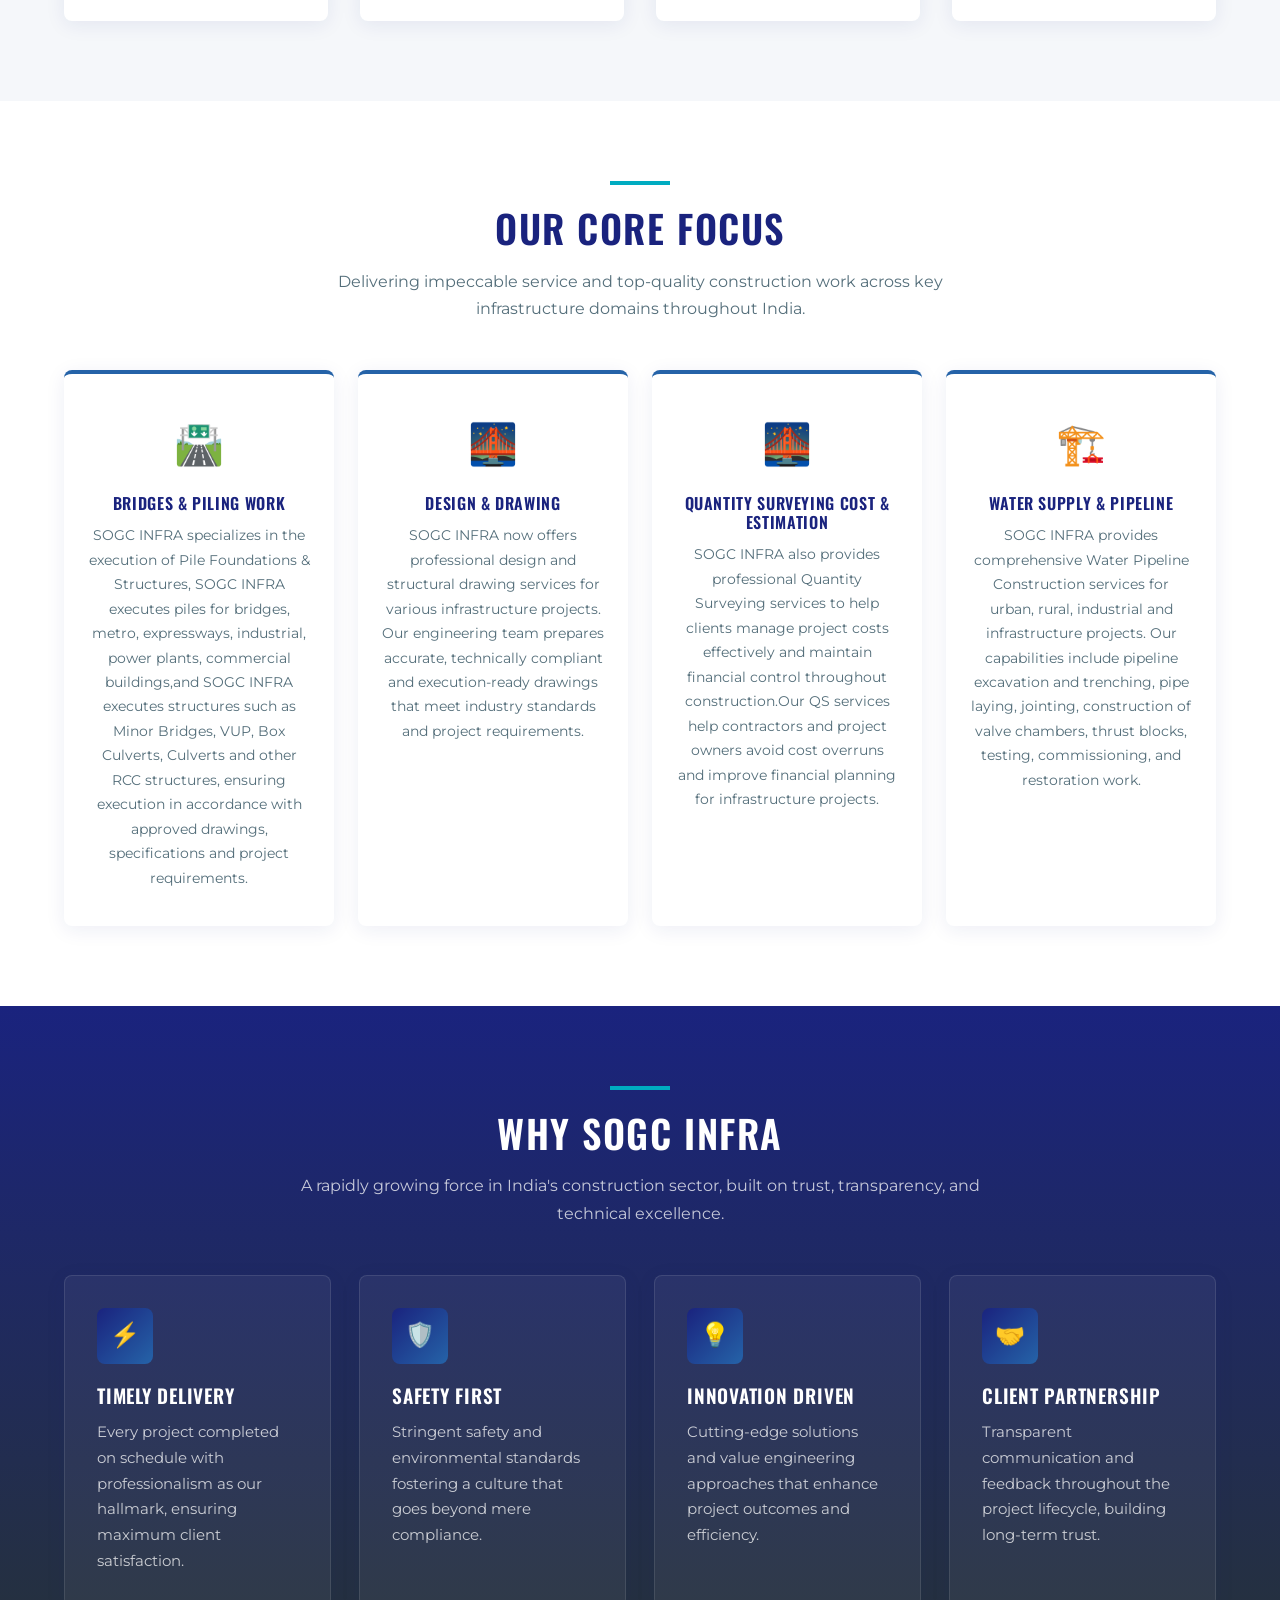
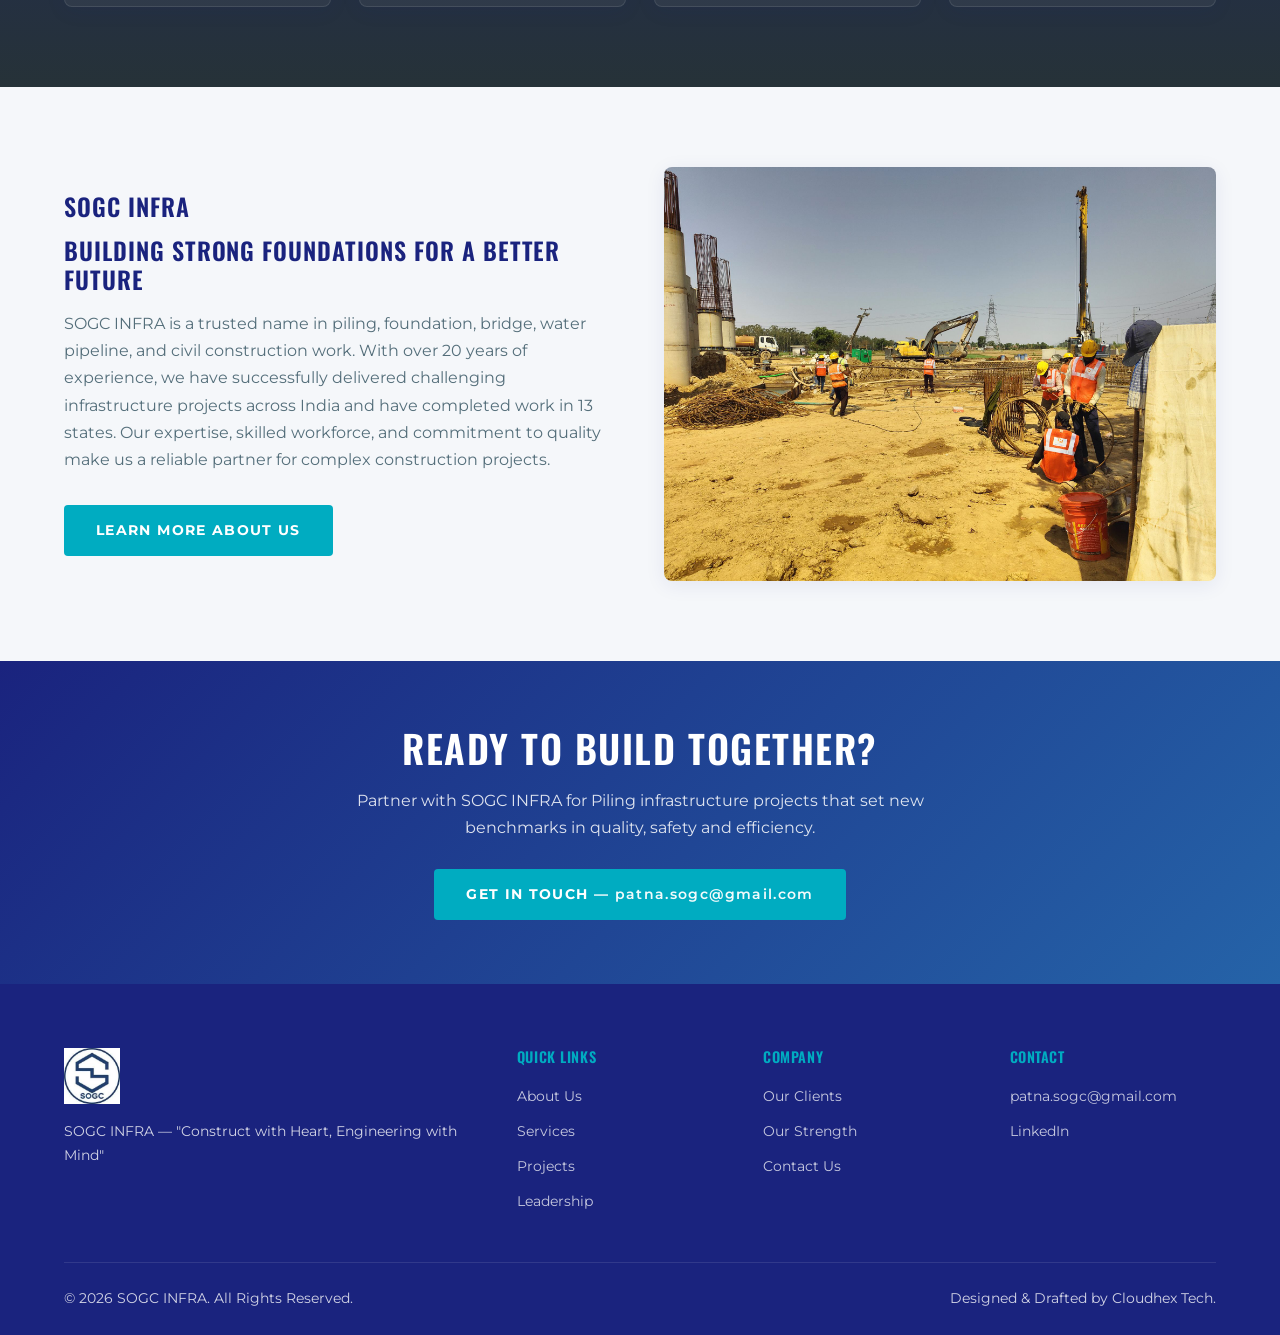
==== commit 9699ea49: "Update index.html" ====
--- a/index.html
+++ b/index.html
@@ -76,11 +76,11 @@
         </div>
         <div class="stat-item">
           <div class="stat-number">13+</div>
-          <div class="stat-label">Completed projects across states in India</div>
+          <div class="stat-label">No. of states Work</div>
         </div>
         <div class="stat-item">
-          <div class="stat-number">01</div>
-          <div class="stat-label">Project Outside India</div>
+          <div class="stat-number">13+</div>
+          <div class="stat-label">No. of Services</div>
         </div>
         <div class="stat-item">
           <div class="stat-number" data-count="147+" data-suffix="+">147+</div>
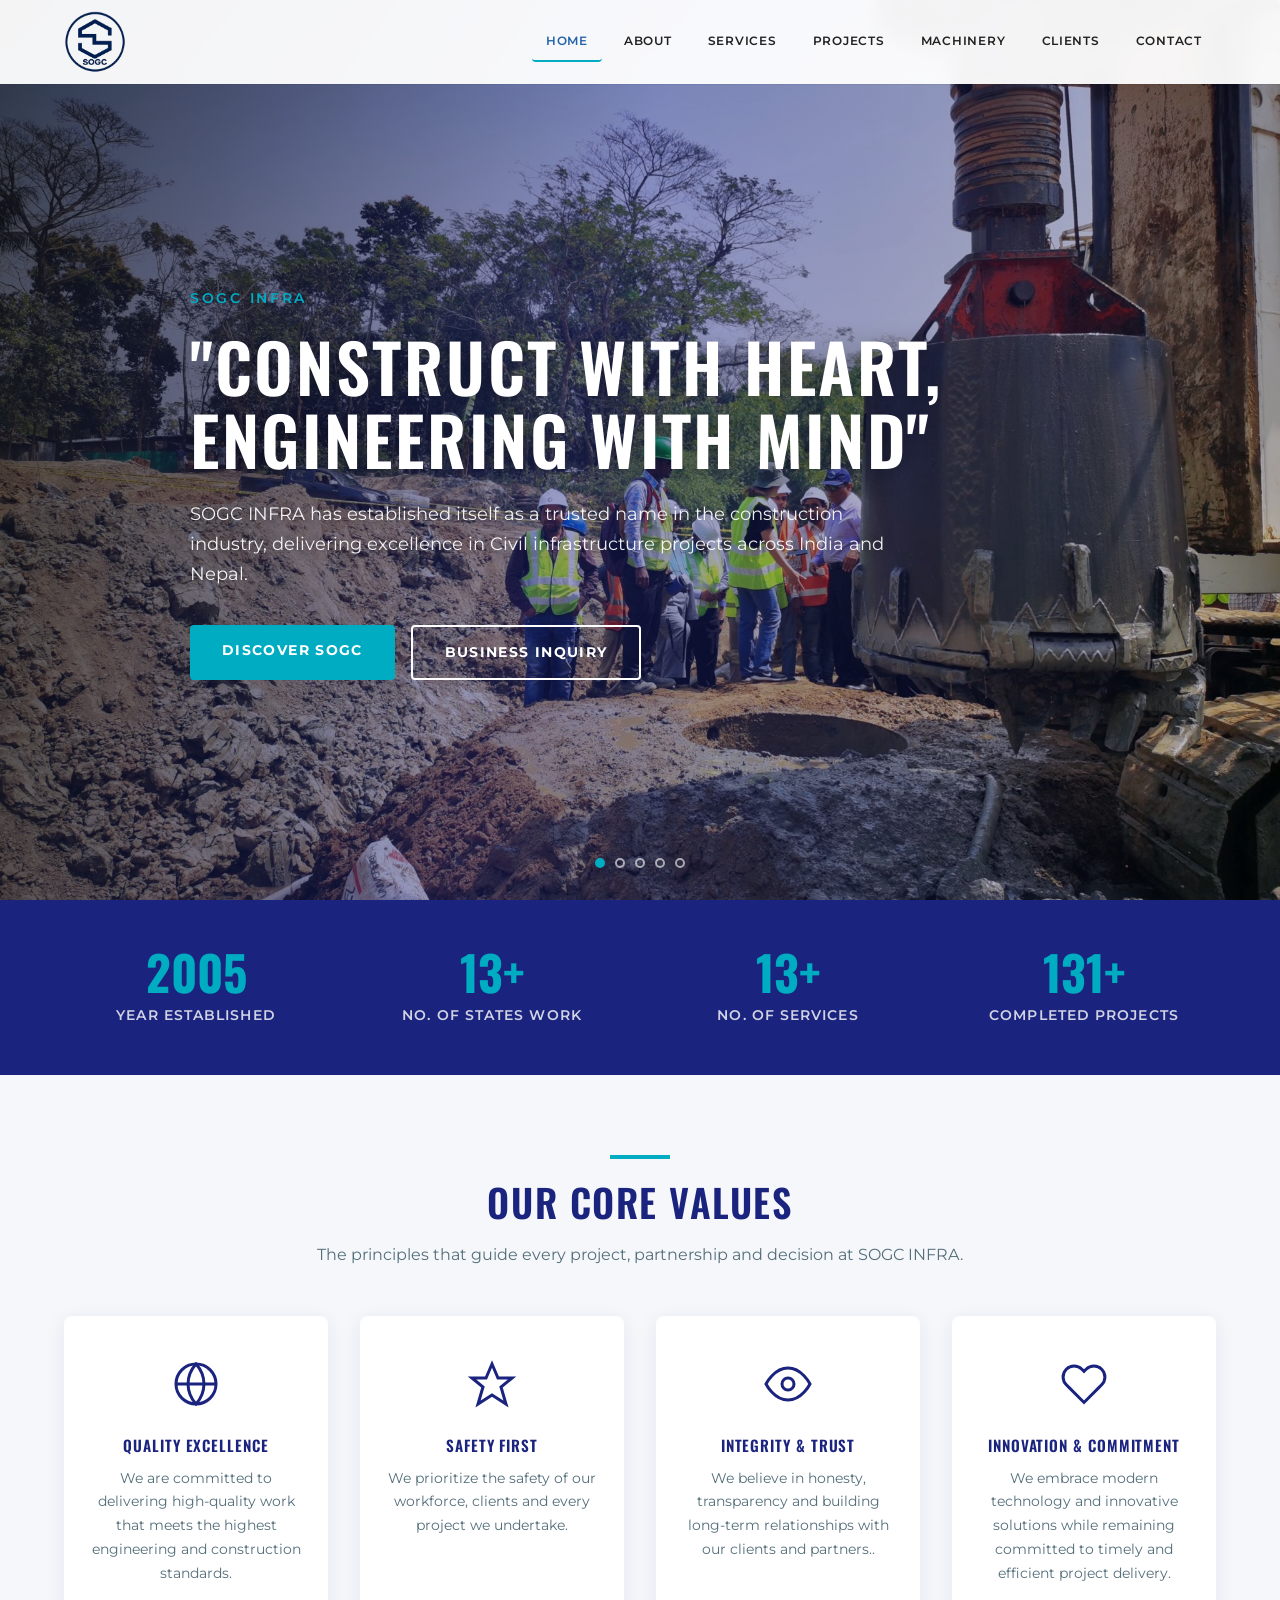
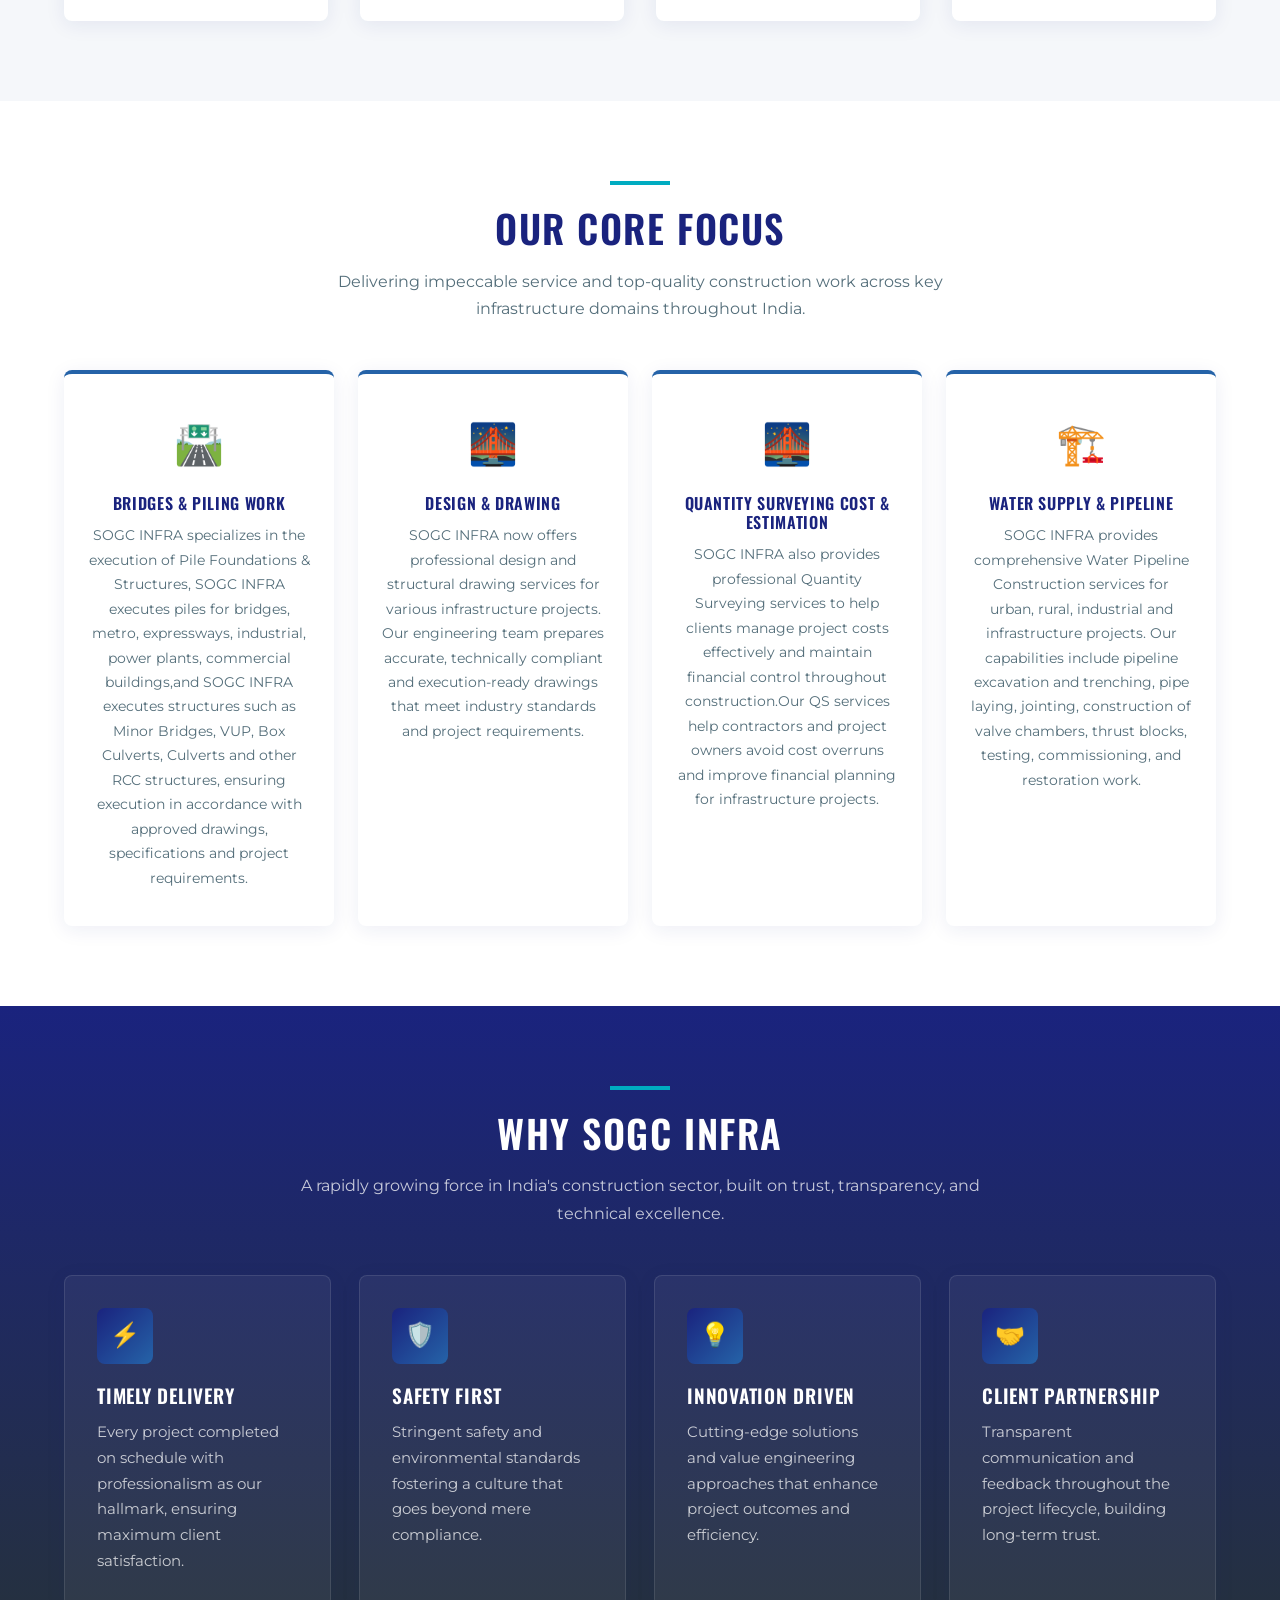
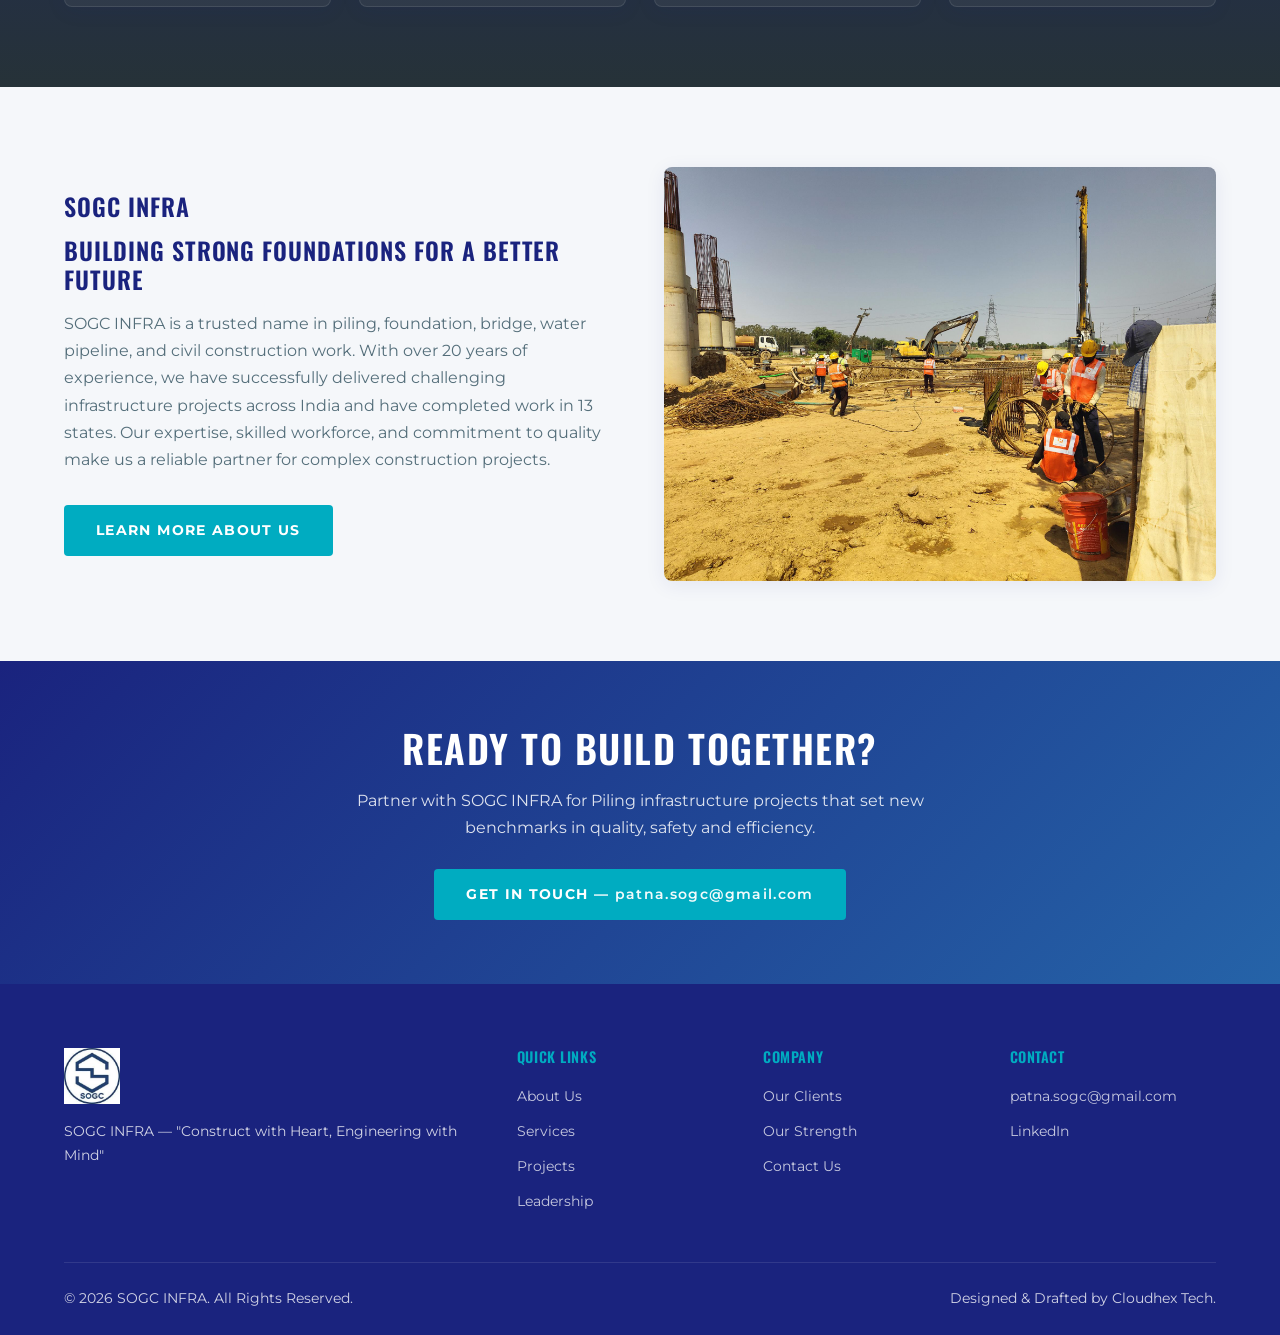
==== commit 59fdd703: "Update service descriptions for clarity and consistency" ====
--- a/index.html
+++ b/index.html
@@ -337,12 +337,12 @@
 
         <div class="service-card">
           <div class="service-header"><span class=span><h3>Pontoon Piling</h3></div>
-          <div class="service-body"><p>SOGC INFRA provides specialized Pontoon Piling services for projects located in rivers, water bodies, and other challenging aquatic environments. With experienced technical teams and suitable piling equipment, SOGC INFRA is capable of executing pile foundations from floating platforms and pontoons. This service is suitable for river bridges, bridge piers, water intake structures, jetties, and other infrastructure projects where foundation construction is required in or near water.</p></div>
+          <div class="service-body"><p>SOGC INFRA provides specialized Pontoon Piling services for projects located in rivers, Sea, water bodies and other challenging aquatic environments. With experienced technical teams and suitable piling equipment, SOGC INFRA is capable of executing pile foundations from floating platforms and pontoons. This service is suitable for river bridges, bridge piers, water intake structures, jetties, and other infrastructure projects where foundation construction is required in or near water.</p></div>
         </div>
 
         <div class="service-card">
           <div class="service-header"><span class=span><h3>Sheet Piles</h3></div>
-          <div class="service-body"><p>SOGC INFRA provides Sheet Piling solutions for soil retention, excavation support, water control, and foundation protection. Sheet piles are widely used in deep excavations, cofferdams, retaining structures, bridge foundations, riverbank protection, and waterfront construction. SOGC INFRA delivers reliable sheet piling solutions based on project requirements and site conditions, helping ensure stability and safety during construction.</p></div>
+          <div class="service-body"><p>SOGC INFRA provides Sheet Piling solutions for soil retention, excavation support, water control and foundation protection. Sheet piles are widely used in deep excavations, cofferdams, retaining structures, bridge foundations, riverbank protection, and waterfront construction. SOGC INFRA delivers reliable sheet piling solutions based on project requirements and site conditions, helping ensure stability and safety during construction.</p></div>
         </div>
 
         <div class="service-card">
@@ -352,12 +352,12 @@
 
         <div class="service-card">
           <div class="service-header"><span class=span><h3>RCC Bored Cast-in-Situ Piles</h3></div>
-          <div class="service-body"><p>SOGC INFRA specializes in the execution of RCC Bored Cast-in-Situ Pile Foundations for infrastructure, industrial, commercial, and residential projects. The work involves boring to the required depth, installation of reinforcement cages, and concreting to create strong and durable foundations. With extensive experience and modern piling equipment, SOGC INFRA executes bored cast-in-situ piles for bridges, metro projects, expressways, industrial structures, power plants, commercial buildings, and other major infrastructure developments.</p></div>
+          <div class="service-body"><p>SOGC INFRA specializes in the execution of RCC Bored Cast-in-Situ Pile Foundations for infrastructure, industrial, commercial and residential projects. The work involves boring to the required depth, installation of reinforcement cages, and concreting to create strong and durable foundations. With extensive experience and modern piling equipment, SOGC INFRA executes bored cast-in-situ piles for bridges, metro projects, expressways, industrial structures, power plants, commercial buildings, and other major infrastructure developments.</p></div>
         </div>
 
         <div class="service-card">
           <div class="service-header"><span class=span><h3>Secant(Touching) Piles</h3></div>
-          <div class="service-body"><p>SOGC INFRA provides Secant Pile and Touching Pile solutions for projects requiring excavation support, earth retention, and groundwater control. Secant piles are constructed with overlapping piles to create a continuous structural wall, while touching piles are installed closely together to provide effective soil retention. These systems are commonly used for deep basements, underground structures, metro projects, retaining walls, and complex excavation works where ground stability is critical.</p></div>
+          <div class="service-body"><p>SOGC INFRA provides Secant Pile and Touching Pile solutions for projects requiring excavation support, earth retention and groundwater control. Secant piles are constructed with overlapping piles to create a continuous structural wall, while touching piles are installed closely together to provide effective soil retention. These systems are commonly used for deep basements, underground structures, metro projects, retaining walls, and complex excavation works where ground stability is critical.</p></div>
         </div>
 
         <div class="service-card">
@@ -367,7 +367,7 @@
 
         <div class="service-card">
           <div class="service-header"><span class=span><h3>Structures</h3></div>
-          <div class="service-body"><p>SOGC INFRA provides complete Open Foundation and Infrastructure Structure construction services for highways, railways, bridges, and other civil infrastructure projects. Our scope includes excavation, PCC, reinforcement, shuttering, concreting, and structural construction. SOGC INFRA executes structures such as Minor Bridges (MNB), Vehicular Underpasses (VUP), Box Culverts, Culverts, Retaining Structures, and other RCC structures, ensuring execution in accordance with approved drawings, specifications, and project requirements.</p></div>
+          <div class="service-body"><p>SOGC INFRA provides complete Open Foundation and Infrastructure Structure construction services for highways, railways, bridges and other civil infrastructure projects. Our scope includes excavation, PCC, reinforcement, shuttering, concreting, and structural construction. SOGC INFRA executes structures such as Minor Bridges (MNB), Vehicular Underpasses (VUP), Box Culverts, Culverts, Retaining Structures, and other RCC structures, ensuring execution in accordance with approved drawings, specifications, and project requirements.</p></div>
         </div>
         <div class="service-card">
           <div class="service-header"><span class=span><h3>Girder Work</h3></div>
@@ -375,7 +375,7 @@
         </div>
         <div class="service-card">
           <div class="service-header"><span class=span><h3>Pile Pier Work</h3></div>
-          <div class="service-body"><p>SOGC INFRA provides complete Pile Foundation and Pier Construction services for bridges, flyovers, highways, and infrastructure projects. The scope of work includes pile foundations, pile caps, pier construction, pier caps, reinforcement, shuttering, and RCC concreting work. With strong experience in foundation and structural construction, SOGC INFRA delivers reliable pile and pier solutions for complex infrastructure projects.</p></div>
+          <div class="service-body"><p>SOGC INFRA provides complete Pile Foundation and Pier Construction services for bridges, flyovers, highways and infrastructure projects. The scope of work includes pile foundations, pile caps, pier construction, pier caps, reinforcement, shuttering, and RCC concreting work. With strong experience in foundation and structural construction, SOGC INFRA delivers reliable pile and pier solutions for complex infrastructure projects.</p></div>
         </div>
   
         <div class="service-card">
